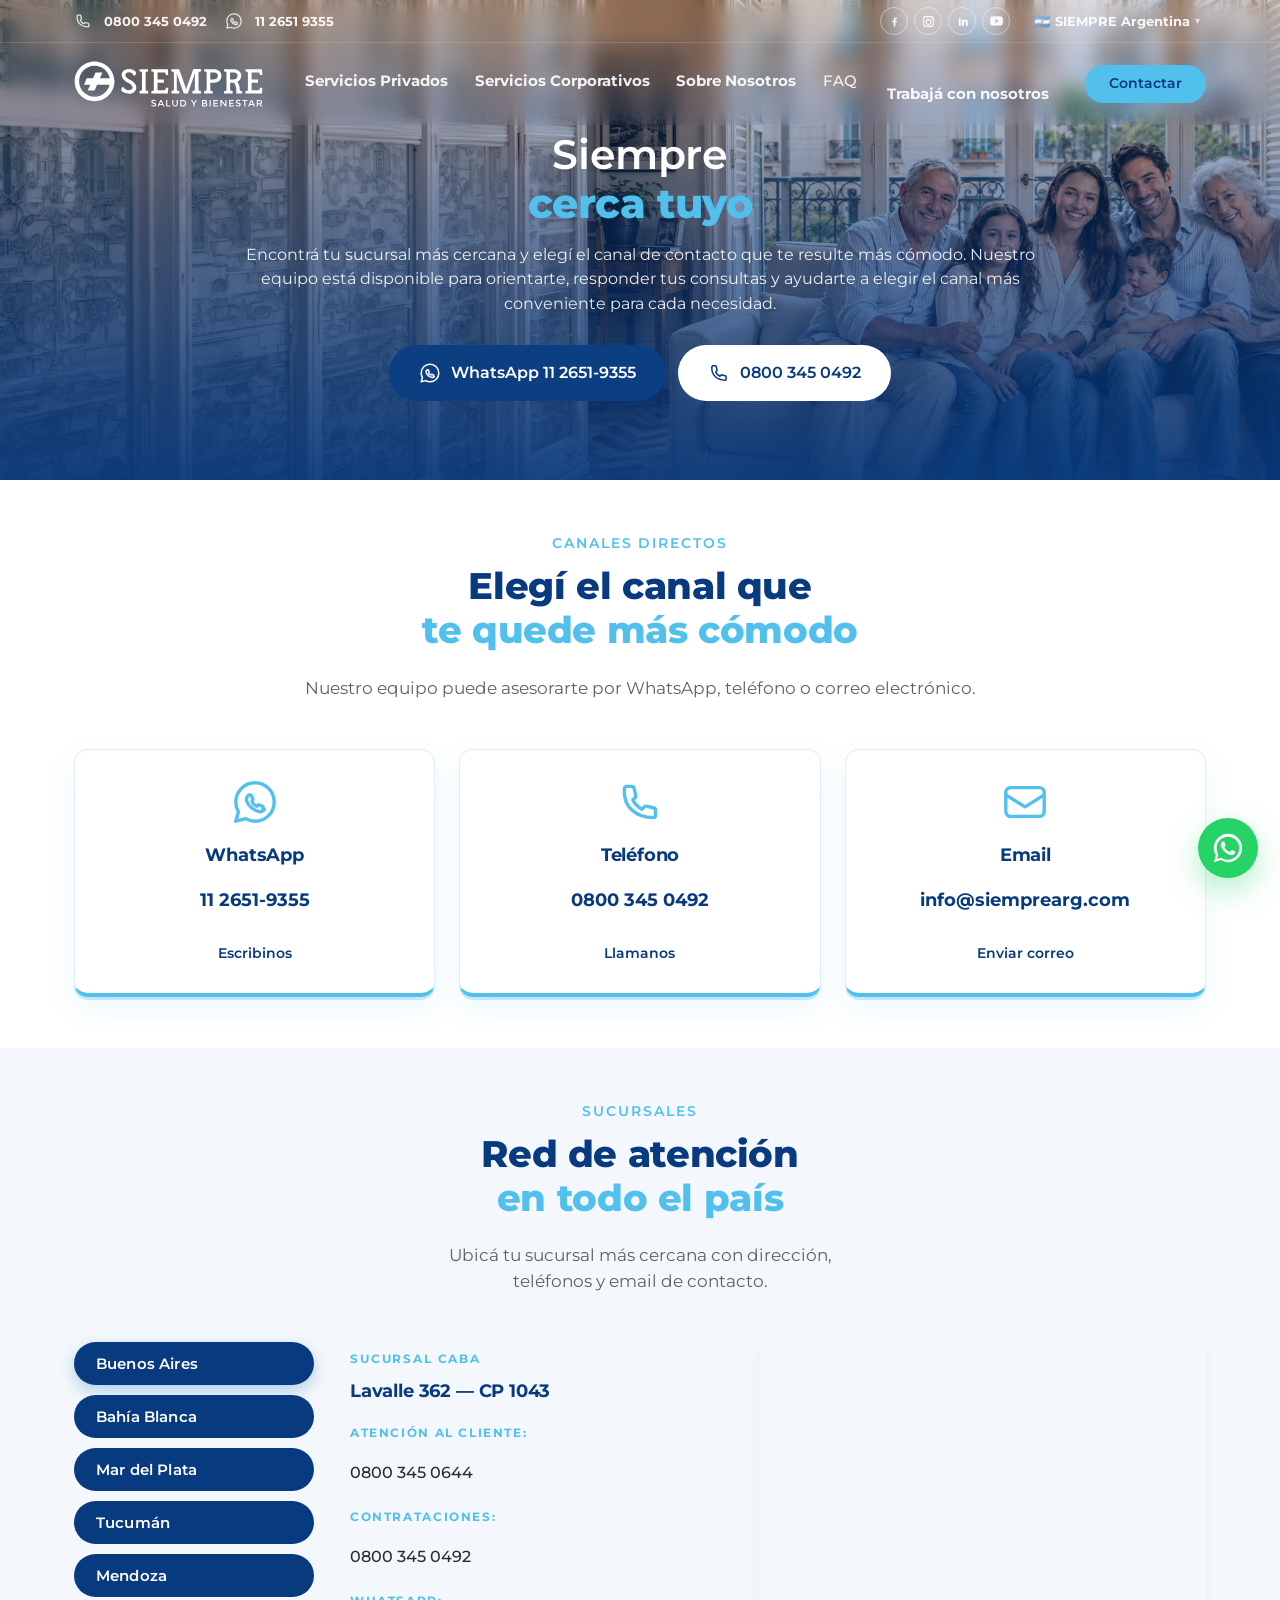
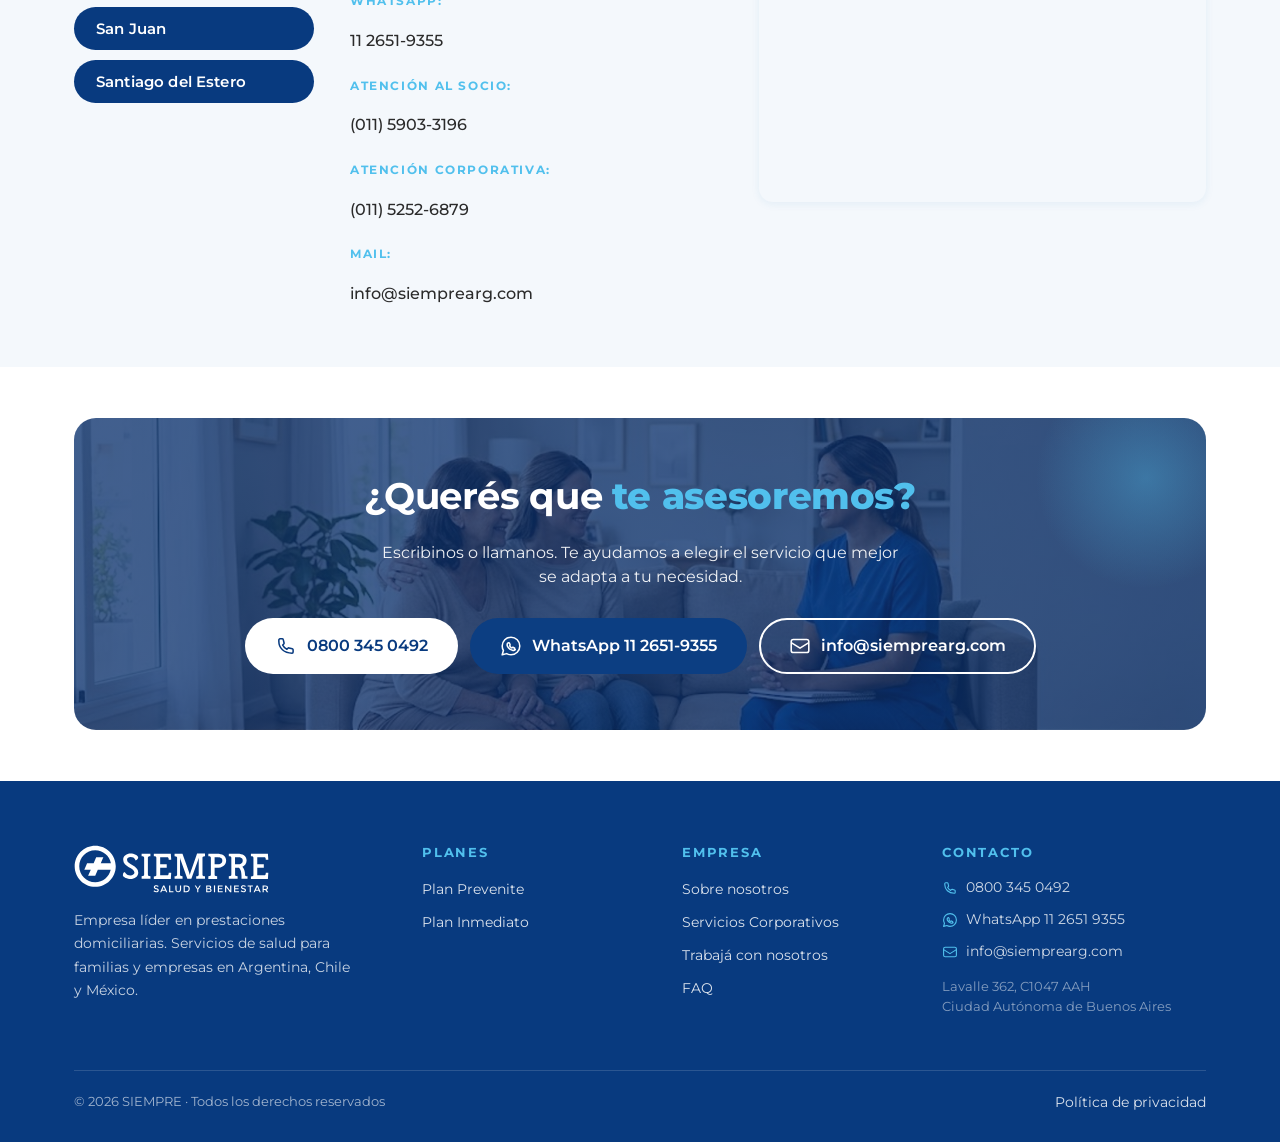
==== contacto.html @ 8e8e3623 "Initial commit" ====
<!DOCTYPE html>
<html lang="es">
<head>
<meta charset="UTF-8">
<meta name="viewport" content="width=device-width, initial-scale=1">
<title>Contacto · SIEMPRE</title>
<meta name="description" content="Encontrá tu sucursal más cercana. SIEMPRE en CABA, Bahía Blanca, Mar del Plata, Rosario, Paraná, Córdoba, Salta, Tucumán, Mendoza, San Juan y Santiago del Estero.">
<meta property="og:title" content="Siempre cerca tuyo · Contacto SIEMPRE">
<meta property="og:description" content="WhatsApp, teléfono o email. Atención en todo el país.">
<meta property="og:type" content="website">
<meta property="og:locale" content="es_AR">
<link rel="preconnect" href="https://fonts.googleapis.com">
<link rel="preconnect" href="https://fonts.gstatic.com" crossorigin>
<link href="https://fonts.googleapis.com/css2?family=Montserrat:wght@400;500;600;700;800&display=swap" rel="stylesheet">
<link rel="icon" type="image/svg+xml" href="assets/img/iso-siempre.svg">
<link rel="stylesheet" href="assets/css/styles.css">
</head>
<body>

<!-- ============ HEADER ============ -->
<header class="site-header" id="siteHeader">

  <!-- TOPBAR -->
  <div class="topbar">

    <div class="container">

      <div class="topbar-inner">

        <!-- LEFT -->
        <div class="topbar-left">

          <!-- TELEFONO -->
          <a href="tel:08003450492">

            <svg 
              class="topbar-icon" 
              viewBox="0 0 20 20" 
              fill="none"
            >
              <path 
                d="M3.5 4.5A1 1 0 014.5 3.5h2a1 1 0 011 .75l.75 3a1 1 0 01-.29.97L7 9.17c.9 1.74 2.09 2.93 3.83 3.83l.92-.96a1 1 0 01.97-.29l3 .75a1 1 0 01.75 1v2a1 1 0 01-1 1C8.16 16.5 3.5 11.84 3.5 6V4.5z"
                stroke="currentColor"
                stroke-width="1.4"
                stroke-linejoin="round"
              />
            </svg>

            <strong>0800 345 0492</strong>

          </a>

          <!-- WHATSAPP -->
          <a href="https://wa.me/541126519355">

            <svg 
              class="topbar-icon" 
              viewBox="0 0 20 20" 
              fill="none"
            >
              <path 
                d="M10 2C5.58 2 2 5.58 2 10c0 1.48.4 2.87 1.1 4.07L2 18l4.07-1.07A7.96 7.96 0 0010 18c4.42 0 8-3.58 8-8s-3.58-8-8-8zm3.9 11.1c-.16.45-.94.87-1.3.92-.33.05-.74.07-1.2-.08a10.8 10.8 0 01-1.08-.4C8.64 12.8 7.4 11.22 7.3 11.08c-.1-.14-.84-1.1-.84-2.1 0-1 .52-1.49.7-1.7.18-.2.4-.25.53-.25h.38c.12 0 .29-.04.45.34l.58 1.4c.05.12.08.26 0 .42l-.22.33c-.07.1-.15.22-.06.43.38.77.97 1.38 1.73 1.76.2.1.32.08.44-.05l.3-.38c.1-.14.23-.18.37-.12l1.4.65c.16.08.27.12.3.2.04.1.04.53-.12.98z"
                stroke="currentColor"
                stroke-width="1.4"
                stroke-linejoin="round"
              />
            </svg>

            <strong>11 2651 9355</strong>

          </a>

        </div>

        <!-- RIGHT -->
        <div class="topbar-right">

          <div aria-label="Redes sociales" class="topbar-socials">

            <!-- FACEBOOK -->
            <a 
              aria-label="Facebook"
              href="https://facebook.com/Siemprearg/"
              target="_blank"
              rel="noopener noreferrer"
            >
              <svg viewBox="0 0 24 24" fill="currentColor">
                <path d="M13.5 21v-7.5h2.53l.38-2.94H13.5V8.72c0-.85.24-1.43 1.46-1.43h1.56V4.66c-.27-.04-1.2-.12-2.27-.12-2.24 0-3.78 1.37-3.78 3.88v2.16H8v2.94h2.47V21h3.03z"></path>
              </svg>
            </a>

            <!-- INSTAGRAM -->
            <a 
              aria-label="Instagram"
              href="https://instagram.com/Siemprearg/"
              target="_blank"
              rel="noopener noreferrer"
            >
              <svg viewBox="0 0 24 24" fill="currentColor">
  <path d="M7 2h10a5 5 0 015 5v10a5 5 0 01-5 5H7a5 5 0 01-5-5V7a5 5 0 015-5zm0 2a3 3 0 00-3 3v10a3 3 0 003 3h10a3 3 0 003-3V7a3 3 0 00-3-3H7zm5 3.5A5.5 5.5 0 1112 18.5 5.5 5.5 0 0112 7.5zm0 2A3.5 3.5 0 1012 16.5 3.5 3.5 0 0012 9.5zm5.75-3.25a1.25 1.25 0 11-1.25 1.25 1.25 1.25 0 011.25-1.25z"/>
</svg>

            <!-- LINKEDIN -->
            <a 
              aria-label="LinkedIn"
              href="https://linkedin.com/company/siemprearg/posts/?feedView=all"
              target="_blank"
              rel="noopener noreferrer"
            >
              <svg viewBox="0 0 24 24" fill="currentColor">
                <path d="M6.94 5A1.94 1.94 0 115.06 6.94 1.94 1.94 0 016.94 5zM5.16 8.5h3.56V20H5.16zm5.7 0h3.4v1.58h.05a3.73 3.73 0 013.36-1.84c3.59 0 4.25 2.36 4.25 5.44V20h-3.54v-5.08c0-1.21-.02-2.77-1.68-2.77-1.69 0-1.95 1.32-1.95 2.68V20H10.86z"></path>
              </svg>
            </a>

            <!-- YOUTUBE -->
            <a 
              aria-label="YouTube"
              href="https://youtube.com/channel/UCaNuEZdiyHlzwMGWf43lOsw"
              target="_blank"
              rel="noopener noreferrer"
            >
              <svg viewBox="0 0 24 24" fill="currentColor">
                <path d="M23.5 6.2s-.2-1.7-.9-2.4c-.9-.9-1.9-.9-2.4-1C16.8 2.5 12 2.5 12 2.5s-4.8 0-8.2.3c-.5.1-1.5.1-2.4 1C.7 4.5.5 6.2.5 6.2S.3 8.2.3 10.1v1.8c0 1.9.2 3.9.2 3.9s.2 1.7.9 2.4c.9.9 2.1.9 2.6 1 1.9.2 8 .3 8 .3s4.8 0 8.2-.3c.5-.1 1.5-.1 2.4-1 .7-.7.9-2.4.9-2.4s.2-2 .2-3.9v-1.8c0-1.9-.2-3.9-.2-3.9zM9.7 14.8V7.2l6.5 3.8-6.5 3.8z"/>
              </svg>
            </a>

          </div>

          <div class="country-dropdown-wrap">
            <button class="country-dropdown-btn"><span class="flag">🇦🇷</span><strong> SIEMPRE Argentina </strong><span class="country-caret">▾</span></button>
            <div class="country-dropdown-menu">
              <a href="https://siemprearg.com" target="_blank" rel="noopener"><span>🇦🇷</span> SIEMPRE Argentina</a>
              <a href="https://siemprechile.cl" target="_blank" rel="noopener"><span>🇨🇱</span> SIEMPRE Chile</a>
              <a href="https://careu.mx" target="_blank" rel="noopener"><span>🇲🇽</span> CARE U México</a>
            </div>
          </div>

        </div>

      </div>

    </div>

  </div>

  <!-- NAV -->
  <div class="container">
    <nav class="nav" id="mainNav">
      <a href="index.html" class="nav-logo" aria-label="Inicio Siempre Argentina">
        <img src="assets/img/logo-siempre-blanco.svg" alt="SIEMPRE" class="logo-white">
        <img src="assets/img/logo-siempre-azul.svg" alt="SIEMPRE" class="logo-blue">
      </a>
      <button class="nav-toggle" aria-label="Abrir menú" onclick="document.getElementById('mainNav').classList.toggle('open')">
        <span></span><span></span><span></span>
      </button>
      <ul class="nav-links">
        <li class="nav-dropdown">
          <a href="#" aria-haspopup="true"><strong>Servicios Privados</strong></a>
          <ul class="nav-dropdown-menu">
            <li><a href="plan-prevenite.html">Plan Prevenite</a></li>
            <li><a href="plan-inmediato.html">Plan Inmediato</a></li>
          </ul>
        </li>
        <li>
          <a href="empresas.html" aria-haspopup="true"><strong>Servicios Corporativos</strong></a>
        </li>
        <li><a href="sobre-nosotros.html"><strong>Sobre Nosotros</strong></a></li>
        
        <li><a href="faq.html">FAQ</a></li>
        <li><a href="trabaja-con-nosotros.html"><strong>Trabajá con nosotros</strong></a></li>
      </ul>

          <div class="nav-cta">
        <a href="contacto.html" class="btn btn-secondary">Contactar</a>
      </div>
    </nav>
  </div>
</header>

<!-- ============ PAGE HERO ============ -->
<section class="page-hero" style="background-image:url('assets/img/banners/familia.jpg')">

  <div class="container">

    <div class="page-hero-inner">

      <h1>
        Siempre
        <br>
        <span class="text-celeste">
          cerca tuyo
        </span>
      </h1>

      <p class="lead">
        Encontrá tu sucursal más cercana y elegí el canal de contacto 
        que te resulte más cómodo. Nuestro equipo está disponible para 
        orientarte, responder tus consultas y ayudarte a elegir el canal 
        más conveniente para cada necesidad.
      </p>

      <div class="hero-ctas">

        <!-- WHATSAPP -->
        <a href="https://wa.me/541126519355" class="btn btn-whatsapp btn-lg">

          <svg 
            class="btn-icon"
            viewBox="0 0 20 20"
            fill="none"
          >
            <path 
              d="M10 2C5.58 2 2 5.58 2 10c0 1.48.4 2.87 1.1 4.07L2 18l4.07-1.07A7.96 7.96 0 0010 18c4.42 0 8-3.58 8-8s-3.58-8-8-8zm3.9 11.1c-.16.45-.94.87-1.3.92-.33.05-.74.07-1.2-.08a10.8 10.8 0 01-1.08-.4C8.64 12.8 7.4 11.22 7.3 11.08c-.1-.14-.84-1.1-.84-2.1 0-1 .52-1.49.7-1.7.18-.2.4-.25.53-.25h.38c.12 0 .29-.04.45.34l.58 1.4c.05.12.08.26 0 .42l-.22.33c-.07.1-.15.22-.06.43.38.77.97 1.38 1.73 1.76.2.1.32.08.44-.05l.3-.38c.1-.14.23-.18.37-.12l1.4.65c.16.08.27.12.3.2.04.1.04.53-.12.98z"
              stroke="currentColor"
              stroke-width="1.4"
              stroke-linejoin="round"
            />
          </svg>

          <span>WhatsApp 11 2651-9355</span>

        </a>

        <!-- TELEFONO -->
        <a href="tel:08003450492" class="btn btn-primary btn-lg">

          <svg 
            class="btn-icon"
            viewBox="0 0 20 20"
            fill="none"
          >
            <path 
              d="M3.5 4.5A1 1 0 014.5 3.5h2a1 1 0 011 .75l.75 3a1 1 0 01-.29.97L7 9.17c.9 1.74 2.09 2.93 3.83 3.83l.92-.96a1 1 0 01.97-.29l3 .75a1 1 0 01.75 1v2a1 1 0 01-1 1C8.16 16.5 3.5 11.84 3.5 6V4.5z"
              stroke="currentColor"
              stroke-width="1.4"
              stroke-linejoin="round"
            />
          </svg>

          <span>0800 345 0492</span>

        </a>

      </div>

    </div>

  </div>

</section>


<!-- ============ CONTACTO GENERAL ============ -->
<section id="contacto-general">

  <div class="container">

    <div class="section-header">

      <span class="eyebrow">
        Canales directos
      </span>

      <h2>
        Elegí el canal que
        <br>
        <span class="text-celeste">
          te quede más cómodo
        </span>
      </h2>

      <p>
        Nuestro equipo puede asesorarte por WhatsApp, teléfono o correo electrónico.
      </p>

    </div>

    <div class="grid grid-3">

      <!-- WHATSAPP -->
      <a href="https://wa.me/541126519355" class="card card-link">

        <div class="card-icon" style="color:var(--c-secondary)">

          <svg 
            viewBox="0 0 20 20"
            fill="none"
          >
            <path 
              d="M10 2C5.58 2 2 5.58 2 10c0 1.48.4 2.87 1.1 4.07L2 18l4.07-1.07A7.96 7.96 0 0010 18c4.42 0 8-3.58 8-8s-3.58-8-8-8zm3.9 11.1c-.16.45-.94.87-1.3.92-.33.05-.74.07-1.2-.08a10.8 10.8 0 01-1.08-.4C8.64 12.8 7.4 11.22 7.3 11.08c-.1-.14-.84-1.1-.84-2.1 0-1 .52-1.49.7-1.7.18-.2.4-.25.53-.25h.38c.12 0 .29-.04.45.34l.58 1.4c.05.12.08.26 0 .42l-.22.33c-.07.1-.15.22-.06.43.38.77.97 1.38 1.73 1.76.2.1.32.08.44-.05l.3-.38c.1-.14.23-.18.37-.12l1.4.65c.16.08.27.12.3.2.04.1.04.53-.12.98z"
              stroke="currentColor"
              stroke-width="1.4"
              stroke-linejoin="round"
            />
          </svg>

        </div>

        <h3>WhatsApp</h3>

        <p class="card-highlight">
          11 2651-9355
        </p>

        <span class="link-more">
          Escribinos
        </span>

      </a>

      <!-- TELEFONO -->
      <a href="tel:08003450492" class="card card-link">

        <div class="card-icon" style="color:var(--c-secondary)">

          <svg 
            viewBox="0 0 20 20"
            fill="none"
          >
            <path 
              d="M3.5 4.5A1 1 0 014.5 3.5h2a1 1 0 011 .75l.75 3a1 1 0 01-.29.97L7 9.17c.9 1.74 2.09 2.93 3.83 3.83l.92-.96a1 1 0 01.97-.29l3 .75a1 1 0 01.75 1v2a1 1 0 01-1 1C8.16 16.5 3.5 11.84 3.5 6V4.5z"
              stroke="currentColor"
              stroke-width="1.4"
              stroke-linejoin="round"
            />
          </svg>

        </div>

        <h3>Teléfono</h3>

        <p class="card-highlight">
          0800 345 0492
        </p>

        <span class="link-more">
          Llamanos
        </span>

      </a>

      <!-- EMAIL -->
      <a href="mailto:info@siemprearg.com" class="card card-link">

        <div class="card-icon" style="color:var(--c-secondary)">

          <svg 
            viewBox="0 0 20 20"
            fill="none"
          >
            <rect 
              x="2" 
              y="4" 
              width="16" 
              height="12" 
              rx="2"
              stroke="currentColor"
              stroke-width="1.4"
            />

            <path 
              d="M2 7l8 5 8-5"
              stroke="currentColor"
              stroke-width="1.4"
              stroke-linejoin="round"
            />
          </svg>

        </div>

        <h3>Email</h3>

        <p class="card-highlight">
          info@siemprearg.com
        </p>

        <span class="link-more">
          Enviar correo
        </span>

      </a>

    </div>

  </div>

</section>


<!-- ============ SUCURSALES ============ -->
<section class="section-soft">
  <div class="container">

    <div class="section-header">
      <span class="eyebrow">Sucursales</span>

      <h2>
        Red de atención <br>
        <span class="text-celeste">
          en todo el país
        </span>
      </h2>

      <p>
        Ubicá tu sucursal más cercana con dirección, <br>teléfonos y email de contacto.
      </p>
    </div>

    <div class="branches-layout">

      <!-- ================= NAV ================= -->
      <nav class="branches-nav" role="tablist" aria-label="Seleccionar sucursal">

        <button 
          type="button" 
          class="branch-tab is-active" 
          data-branch="caba" 
          role="tab" 
          aria-selected="true"
        >
          Buenos Aires
        </button>

        <button 
          type="button" 
          class="branch-tab" 
          data-branch="bahia" 
          role="tab" 
          aria-selected="false"
        >
          Bahía Blanca
        </button>

        <button 
          type="button" 
          class="branch-tab" 
          data-branch="mdp" 
          role="tab" 
          aria-selected="false"
        >
          Mar del Plata
        </button>

        <button 
          type="button" 
          class="branch-tab" 
          data-branch="tucuman" 
          role="tab" 
          aria-selected="false"
        >
          Tucumán
        </button>

        <button 
          type="button" 
          class="branch-tab" 
          data-branch="mendoza" 
          role="tab" 
          aria-selected="false"
        >
          Mendoza
        </button>

        <button 
          type="button" 
          class="branch-tab" 
          data-branch="sanjuan" 
          role="tab" 
          aria-selected="false"
        >
          San Juan
        </button>

        <button 
          type="button" 
          class="branch-tab" 
          data-branch="sde" 
          role="tab" 
          aria-selected="false"
        >
          Santiago del Estero
        </button>

      </nav>

      <!-- ================= DETALLES ================= -->
      <div class="branches-details">

        <!-- CABA -->
        <article class="branch-panel is-active" id="branch-caba" role="tabpanel">

          <div class="branch-tag">
            SUCURSAL CABA
          </div>

          <h3 class="branch-main-address">
            Lavalle 362 — CP 1043
          </h3>

          <dl class="branch-info">

            <dt>Atención al Cliente:</dt>
            <dd><a href="tel:08003450644">0800 345 0644</a></dd>

            <dt>Contrataciones:</dt>
            <dd><a href="tel:08003450492">0800 345 0492</a></dd>

            <dt>WhatsApp:</dt>
            <dd><a href="https://wa.me/541126519355">11 2651-9355</a></dd>

            <dt>Atención al Socio:</dt>
            <dd><a href="tel:+541159033196">(011) 5903-3196</a></dd>

            <dt>Atención Corporativa:</dt>
            <dd><a href="tel:+541152526879">(011) 5252-6879</a></dd>

            <dt>Mail:</dt>
            <dd><a href="mailto:info@siemprearg.com">info@siemprearg.com</a></dd>

          </dl>

        </article>

        <!-- BAHIA -->
        <article class="branch-panel" id="branch-bahia" role="tabpanel">

          <div class="branch-tag">
            SUCURSAL BAHÍA BLANCA
          </div>

          <h3 class="branch-main-address">
            Brandsen 103 Local 1 — CP 8000
          </h3>

          <dl class="branch-info">

            <dt>Atención al Cliente:</dt>
            <dd><a href="tel:+542914025193">0291 402-5193</a></dd>

            <dt>Teléfono alternativo:</dt>
            <dd><a href="tel:+542915172193">0291 517-2193</a></dd>

            <dt>Mail:</dt>
            <dd><a href="mailto:bahiablanca@siemprearg.com">bahiablanca@siemprearg.com</a></dd>

          </dl>

        </article>

        <!-- MDP -->
        <article class="branch-panel" id="branch-mdp" role="tabpanel">

          <div class="branch-tag">
            SUCURSAL MAR DEL PLATA
          </div>

          <h3 class="branch-main-address">
            Catamarca 3050, 4to piso of. 402 — CP 7600
          </h3>

          <dl class="branch-info">

            <dt>Atención al Cliente:</dt>
            <dd><a href="tel:+542236757676">0223 675-7676</a></dd>

            <dt>Teléfono alternativo:</dt>
            <dd><a href="tel:+542236767575">0223 676-7575</a></dd>

            <dt>Mail:</dt>
            <dd><a href="mailto:mardelplata@siemprearg.com">mardelplata@siemprearg.com</a></dd>

          </dl>

        </article>

        <!-- TUCUMAN -->
        <article class="branch-panel" id="branch-tucuman" role="tabpanel">

          <div class="branch-tag">
            SUCURSAL TUCUMÁN
          </div>

          <h3 class="branch-main-address">
            Lamadrid 525, 4to piso — CP 4000
          </h3>

          <dl class="branch-info">

            <dt>Atención al Cliente:</dt>
            <dd><a href="tel:+543812300005">0381 230-0005</a></dd>

            <dt>Teléfono:</dt>
            <dd><a href="tel:+543815034049">0381 503-4049</a></dd>

            <dt>Teléfono:</dt>
            <dd><a href="tel:+543815034356">0381 503-4356</a></dd>

            <dt>Teléfono:</dt>
            <dd><a href="tel:+543815034018">0381 503-4018</a></dd>

            <dt>Mail:</dt>
            <dd><a href="mailto:tucuman@siemprearg.com">tucuman@siemprearg.com</a></dd>

          </dl>

        </article>

        <!-- MENDOZA -->
        <article class="branch-panel" id="branch-mendoza" role="tabpanel">

          <div class="branch-tag">
            SUCURSAL MENDOZA
          </div>

          <h3 class="branch-main-address">
            Erlich 56, Godoy Cruz — CP 5501
          </h3>

          <dl class="branch-info">

            <dt>Atención al Cliente:</dt>
            <dd><a href="tel:+542614243968">0261 424-3968</a></dd>

            <dt>Teléfono:</dt>
            <dd><a href="tel:+542613746829">0261 374-6829</a></dd>

            <dt>Teléfono:</dt>
            <dd><a href="tel:+542612583000">0261 258-3000</a></dd>

            <dt>Mail:</dt>
            <dd><a href="mailto:mendoza@siemprearg.com">mendoza@siemprearg.com</a></dd>

          </dl>

        </article>

        <!-- SAN JUAN -->
        <article class="branch-panel" id="branch-sanjuan" role="tabpanel">

          <div class="branch-tag">
            SUCURSAL SAN JUAN
          </div>

          <h3 class="branch-main-address">
            Av. Ignacio de la Roza 123 (oeste) — CP 5400
          </h3>

          <dl class="branch-info">

            <dt>Atención al Cliente:</dt>
            <dd><a href="tel:+542646600997">0264 660-0997</a></dd>

            <dt>Teléfono:</dt>
            <dd><a href="tel:+542646710000">0264 671-0000</a></dd>

            <dt>Teléfono:</dt>
            <dd><a href="tel:+542648404305">0264 840-4305</a></dd>

            <dt>Mail:</dt>
            <dd><a href="mailto:sanjuan@siemprearg.com">sanjuan@siemprearg.com</a></dd>

          </dl>

        </article>

        <!-- SDE -->
        <article class="branch-panel" id="branch-sde" role="tabpanel">

          <div class="branch-tag">
            SUCURSAL SANTIAGO DEL ESTERO
          </div>

          <h3 class="branch-main-address">
            25 de Mayo 375, of. 1 — CP 4200
          </h3>

          <dl class="branch-info">

            <dt>Atención al Cliente:</dt>
            <dd><a href="tel:+543854230337">0385 423-0337</a></dd>

            <dt>Teléfono:</dt>
            <dd><a href="tel:+543856256929">0385 625-6929</a></dd>

            <dt>Mail:</dt>
            <dd><a href="mailto:santiagodelestero@siemprearg.com">santiagodelestero@siemprearg.com</a></dd>

          </dl>

        </article>

      </div>

      <!-- ================= MAPA ================= -->
      <div class="branches-map" id="branchesMap" aria-live="polite"></div>

    </div>

    <!-- ================= SCRIPT ================= -->
    <script>
      (function(){

        var branchAddresses = {
          caba:    'Lavalle 362, CABA, Argentina',
          bahia:   'Brandsen 103, Bahía Blanca, Argentina',
          mdp:     'Catamarca 3050, Mar del Plata, Argentina',
          tucuman: 'Lamadrid 525, Tucumán, Argentina',
          mendoza: 'Erlich 56, Godoy Cruz, Mendoza, Argentina',
          sanjuan: 'Av. Ignacio de la Roza 123, San Juan, Argentina',
          sde:     '25 de Mayo 375, Santiago del Estero, Argentina'
        };

        var mapBox = document.getElementById('branchesMap');
        var tabs = document.querySelectorAll('.branch-tab');
        var panels = document.querySelectorAll('.branch-panel');

        function setBranch(key) {

          tabs.forEach(function(t){

            var active = t.dataset.branch === key;

            t.classList.toggle('is-active', active);

            t.setAttribute(
              'aria-selected',
              active ? 'true' : 'false'
            );

          });

          panels.forEach(function(p){

            p.classList.toggle(
              'is-active',
              p.id === 'branch-' + key
            );

          });

          mapBox.innerHTML = '';

          var ifr = document.createElement('iframe');

          ifr.src =
            'https://maps.google.com/maps?q=' +
            encodeURIComponent(branchAddresses[key]) +
            '&t=&z=15&ie=UTF8&iwloc=&output=embed';

          ifr.loading = 'lazy';

          ifr.title = 'Mapa ' + key;

          ifr.setAttribute('allowfullscreen', '');

          ifr.setAttribute(
            'referrerpolicy',
            'no-referrer-when-downgrade'
          );

          mapBox.appendChild(ifr);
        }

        tabs.forEach(function(tab){

          tab.addEventListener('click', function(){

            setBranch(tab.dataset.branch);

          });

        });

        // Inicial
        setBranch('caba');

      })();
    </script>

  </div>
</section>

<!-- ============ CTA FINAL ============ -->
<section>

  <div class="container">

    <div 
      class="cta-band"
      style="
        background-image:
          linear-gradient(rgba(12,50,110,.78), rgba(12,50,110,.78)),
          url('assets/img/banners/banner-cta-final.jpg');
        background-size: cover;
        background-position: center;
        background-repeat: no-repeat;
      "
    >

      <h2>
        ¿Querés que 
        <span class="text-celeste">
          te asesoremos?
        </span>
      </h2>

      <p>
        Escribinos o llamanos. Te ayudamos a elegir el servicio que mejor
        <br>
        se adapta a tu necesidad.
      </p>

      <div class="hero-ctas" style="justify-content:center">

        <!-- TELEFONO -->
        <a 
          href="tel:08003450492" 
          class="btn btn-primary btn-lg"
        >

          <svg 
            class="btn-icon"
            viewBox="0 0 20 20"
            fill="none"
          >
            <path 
              d="M3.5 4.5A1 1 0 014.5 3.5h2a1 1 0 011 .75l.75 3a1 1 0 01-.29.97L7 9.17c.9 1.74 2.09 2.93 3.83 3.83l.92-.96a1 1 0 01.97-.29l3 .75a1 1 0 01.75 1v2a1 1 0 01-1 1C8.16 16.5 3.5 11.84 3.5 6V4.5z"
              stroke="currentColor"
              stroke-width="1.4"
              stroke-linejoin="round"
            />
          </svg>

          <span>0800 345 0492</span>

        </a>

        <!-- WHATSAPP -->
        <a 
          href="https://wa.me/541126519355" 
          class="btn btn-whatsapp btn-lg"
        >

          <svg 
            class="btn-icon"
            viewBox="0 0 20 20"
            fill="none"
          >
            <path 
              d="M10 2C5.58 2 2 5.58 2 10c0 1.48.4 2.87 1.1 4.07L2 18l4.07-1.07A7.96 7.96 0 0010 18c4.42 0 8-3.58 8-8s-3.58-8-8-8zm3.9 11.1c-.16.45-.94.87-1.3.92-.33.05-.74.07-1.2-.08a10.8 10.8 0 01-1.08-.4C8.64 12.8 7.4 11.22 7.3 11.08c-.1-.14-.84-1.1-.84-2.1 0-1 .52-1.49.7-1.7.18-.2.4-.25.53-.25h.38c.12 0 .29-.04.45.34l.58 1.4c.05.12.08.26 0 .42l-.22.33c-.07.1-.15.22-.06.43.38.77.97 1.38 1.73 1.76.2.1.32.08.44-.05l.3-.38c.1-.14.23-.18.37-.12l1.4.65c.16.08.27.12.3.2.04.1.04.53-.12.98z"
              stroke="currentColor"
              stroke-width="1.4"
              stroke-linejoin="round"
            />
          </svg>

          <span>WhatsApp 11 2651-9355</span>

        </a>

        <!-- EMAIL -->
        <a 
          href="mailto:info@siemprearg.com" 
          class="btn btn-secondary btn-lg"
        >

          <svg 
            class="btn-icon"
            viewBox="0 0 20 20"
            fill="none"
          >
            <rect 
              x="2" 
              y="4" 
              width="16" 
              height="12" 
              rx="2"
              stroke="currentColor"
              stroke-width="1.4"
            />

            <path 
              d="M2 7l8 5 8-5"
              stroke="currentColor"
              stroke-width="1.4"
              stroke-linejoin="round"
            />
          </svg>

          <span>info@siemprearg.com</span>

        </a>

      </div>

    </div>

  </div>

</section>


<!-- ============ FOOTER ============ -->
<footer class="site-footer">
  <div class="container">
    <div class="footer-grid">
      <div class="footer-brand-col">
        <img src="assets/img/logo-siempre-blanco.svg" alt="SIEMPRE" class="footer-logo">
        <p>Empresa líder en prestaciones domiciliarias. Servicios de salud para familias y empresas en Argentina, Chile y México.</p>
      </div>
      <div>
        <h4 class="footer-heading-accent">Planes</h4>
        <ul>
          <li><a href="plan-prevenite.html">Plan Prevenite</a></li>
          <li><a href="plan-inmediato.html">Plan Inmediato</a></li>
        </ul>
      </div>
      <div>
        <h4 class="footer-heading-accent">Empresa</h4>
        <ul>
          <li><a href="sobre-nosotros.html">Sobre nosotros</a></li>
          <li><a href="empresas.html">Servicios Corporativos</a></li>
          
          <li><a href="trabaja-con-nosotros.html">Trabajá con nosotros</a></li>
          <li><a href="faq.html">FAQ</a></li>
        </ul>
      </div>
      <div>
        <h4 class="footer-heading-accent">Contacto</h4>
        <ul class="footer-contact-list">
          <li><a href="tel:08003450492"><svg class="footer-icon" viewBox="0 0 20 20" fill="none"><path d="M3.5 4.5A1 1 0 014.5 3.5h2a1 1 0 011 .75l.75 3a1 1 0 01-.29.97L7 9.17c.9 1.74 2.09 2.93 3.83 3.83l.92-.96a1 1 0 01.97-.29l3 .75a1 1 0 01.75 1v2a1 1 0 01-1 1C8.16 16.5 3.5 11.84 3.5 6V4.5z" stroke="var(--c-secondary)" stroke-width="1.4" stroke-linejoin="round"/></svg>0800 345 0492</a></li>
          <li><a href="https://wa.me/541126519355" target="_blank" rel="noopener"><svg class="footer-icon" viewBox="0 0 20 20" fill="none"><path d="M10 2C5.58 2 2 5.58 2 10c0 1.48.4 2.87 1.1 4.07L2 18l4.07-1.07A7.96 7.96 0 0010 18c4.42 0 8-3.58 8-8s-3.58-8-8-8zm3.9 11.1c-.16.45-.94.87-1.3.92-.33.05-.74.07-1.2-.08a10.8 10.8 0 01-1.08-.4C8.64 12.8 7.4 11.22 7.3 11.08c-.1-.14-.84-1.1-.84-2.1 0-1 .52-1.49.7-1.7.18-.2.4-.25.53-.25h.38c.12 0 .29-.04.45.34l.58 1.4c.05.12.08.26 0 .42l-.22.33c-.07.1-.15.22-.06.43.38.77.97 1.38 1.73 1.76.2.1.32.08.44-.05l.3-.38c.1-.14.23-.18.37-.12l1.4.65c.16.08.27.12.3.2.04.1.04.53-.12.98z" stroke="var(--c-secondary)" stroke-width="1.4" stroke-linejoin="round"/></svg>WhatsApp 11&nbsp;2651&nbsp;9355</a></li>
          <li><a href="mailto:info@siemprearg.com"><svg class="footer-icon" viewBox="0 0 20 20" fill="none"><rect x="2" y="4" width="16" height="12" rx="2" stroke="var(--c-secondary)" stroke-width="1.4"/><path d="M2 7l8 5 8-5" stroke="var(--c-secondary)" stroke-width="1.4" stroke-linejoin="round"/></svg>info@siemprearg.com</a></li>
        </ul>
        <p class="footer-address">Lavalle 362, C1047 AAH<br>Ciudad Autónoma de Buenos Aires</p>
      </div>
    </div>
    <div class="footer-bottom">
      <div>© 2026 SIEMPRE · Todos los derechos reservados</div>
      <div><a href="politica-de-privacidad.html">Política de privacidad</a></div>
    </div>
  </div>
</footer>

<script>
(function(){
  var h = document.getElementById('siteHeader');
  if(!h) return;
  function onScroll(){
    if(window.scrollY > 40) h.classList.add('is-scrolled');
    else h.classList.remove('is-scrolled');
  }
  window.addEventListener('scroll', onScroll, {passive:true});
  onScroll();
})();
</script>

<!-- ============ FLOATING CTAs ============ -->
<a href="https://wa.me/541126519355" class="float-whatsapp" aria-label="Contactar por WhatsApp" target="_blank" rel="noopener"><svg viewBox="0 0 32 32" aria-hidden="true" focusable="false"><path d="M16 2.667C8.636 2.667 2.667 8.636 2.667 16c0 2.547.722 4.92 1.969 6.946L2.667 29.333l6.59-1.948A13.276 13.276 0 0 0 16 29.333c7.364 0 13.333-5.969 13.333-13.333S23.364 2.667 16 2.667zm0 24.346c-2.139 0-4.205-.582-5.999-1.687l-.43-.255-3.911 1.156 1.169-3.808-.282-.443A10.66 10.66 0 0 1 5.333 16c0-5.882 4.785-10.667 10.667-10.667S26.667 10.118 26.667 16 21.882 27.013 16 27.013zm6.157-7.99c-.337-.169-1.991-.982-2.299-1.094-.308-.113-.532-.169-.756.169-.224.337-.866 1.094-1.062 1.318-.196.224-.392.252-.728.084-.337-.169-1.422-.524-2.708-1.671-1.001-.892-1.676-1.992-1.872-2.329-.196-.337-.021-.519.148-.687.151-.151.337-.392.505-.589.169-.196.224-.337.337-.561.113-.224.056-.421-.028-.589-.084-.169-.756-1.823-1.036-2.497-.273-.655-.55-.566-.756-.577l-.644-.012c-.224 0-.589.084-.897.421-.308.337-1.176 1.149-1.176 2.803 0 1.654 1.204 3.252 1.371 3.476.169.224 2.371 3.621 5.745 5.077.803.347 1.43.554 1.918.708.806.256 1.539.22 2.119.134.646-.097 1.991-.813 2.272-1.598.281-.785.281-1.458.196-1.598-.084-.141-.308-.224-.645-.392z" fill="currentColor"/></svg></a>

<script src="assets/js/main.js"></script>

</body>
</html>
---- assets/css/styles.css ----
/* =========================================================
   SIEMPRE Argentina - Sitio web v7
   Design system compartido
   Paleta: Primary #1D70B7  Secondary #51C0ED  Accent #083A7F
   Tipografía: Montserrat
   ========================================================= */

:root {
  --c-primary: #083A7F;
  --c-secondary: #51C0ED;
  --c-accent: #083A7F;
  --c-prevenite: #1ECDB0;
  --c-text: #2b2b2b;
  --c-text-muted: #606060;
  --c-bg: #ffffff;
  --c-bg-soft: #F4F8FC;
  --c-bg-alt: #EAF3FB;
  --c-border: #e3ebf3;
  --c-success: #2FA675;

  --gradient-primary: linear-gradient(135deg, var(--c-primary) 0%, var(--c-accent) 100%);
  --gradient-soft: linear-gradient(180deg, #FFFFFF 0%, #F4F8FC 100%);

  --radius-sm: 8px;
  --radius-md: 14px;
  --radius-lg: 22px;
  --radius-xl: 32px;

  --shadow-sm: 0 2px 8px rgba(29, 112, 183, 0.08);
  --shadow-md: 0 8px 24px rgba(29, 112, 183, 0.10);
  --shadow-lg: 0 18px 48px rgba(8, 58, 127, 0.14);

  --container: 1180px;
  --container-wide: 1320px;

  --t-fast: 180ms ease;
  --t-slow: 320ms ease;
}

* { box-sizing: border-box; }

html { scroll-behavior: smooth; }

body {
  margin: 0;
  font-family: 'Montserrat', -apple-system, BlinkMacSystemFont, 'Segoe UI', sans-serif;
  font-weight: 400;
  color: var(--c-text);
  background: var(--c-bg);
  line-height: 1.55;
  -webkit-font-smoothing: antialiased;
}

img, svg { max-width: 100%; display: block; }

a {
  color: var(--c-primary);
  text-decoration: none;
  transition: color var(--t-fast);
}
a:hover { color: var(--c-accent); }

h1, h2, h3, h4, h5, h6 {
  font-family: 'Montserrat', sans-serif;
  color: var(--c-accent);
  line-height: 1.2;
  margin: 0 0 .6em;
  font-weight: 700;
  letter-spacing: -0.01em;
}

h1 { font-size: clamp(2rem, 4vw, 3.2rem); font-weight: 800; }
h2 { font-size: clamp(1.6rem, 3vw, 2.3rem); }
h3 { font-size: clamp(1.2rem, 2vw, 1.45rem); }
h4 { font-size: 1.1rem; }

p { margin: 0 0 1em; }

.lead { font-size: 1.15rem; color: var(--c-text-muted); }

/* ========= Stats band ========= */

.stats-band-section{
  margin-top: -30px;
  position: relative;
  z-index: 5;
}

.stats-band-number{
  font-size: 4.5rem;
}

.stats-band-section{
  margin-top: -100px !important;
  position: relative !important;
  z-index: 5 !important;
}

.stats-band-number{
  font-size: 3.85rem !important;
}

.stats-band{
  background:
    linear-gradient(
      135deg,
      #2674BE 0%,
      #0E4B97 100%
    );

  border-radius: 34px;

  padding: 42px 26px;

  display:grid;

  grid-template-columns:repeat(3,1fr);

  gap:0;

  overflow:hidden;
  max-width: 1100px;
margin-inline: auto;
}

.grid.grid-3 .card{
  display:flex;
  flex-direction:column;
}

.grid.grid-3 .card > div:last-child{
  display:flex;
  flex-direction:column;
  flex:1;
}

.grid.grid-3 .card .btn{
  margin-top:auto;
}

.stats-band-item{
  text-align:center;

  padding:0 26px;

  position:relative;
}

.stats-band-item:not(:last-child)::after{
  content:"";

  position:absolute;

  top:10px;
  right:0;

  width:1px;
  height:120px;

  background:rgba(255,255,255,.18);
}

.stats-band-number{
  font-size:4.5rem;

  line-height:.95;

  font-weight:800;

  color:#fff;

  margin-bottom:12px;

  letter-spacing:-2px;
}

.stats-band-item p{
  color:#fff;

  font-size:1.15rem;

  line-height:1.2;

  margin:0;

  font-weight:500;
}

@media (max-width:900px){

  .stats-band{
    grid-template-columns:1fr;
    gap:34px;
  }

  .stats-band-item:not(:last-child)::after{
    display:none;
  }

}

.stats-band-section{
  margin-top: -180px;
  position: relative;
  z-index: 5;
}


.profile-tabs {
  display: flex;
  justify-content: center;
  gap: 10px;
  margin-bottom: 18px;
}

.profile-tab {
  padding: 18px 42px;
  border: 0;
  background: #f1f1f1;
  color: var(--c-primary);
  font: inherit;
  cursor: pointer;
}

.profile-tab.active {
  background: var(--c-primary);
  color: #fff;
}

.profile-content {
  display: none;
  border: 1px solid var(--c-border);
  padding: 24px;
  background: #fff;
}

.profile-content.active {
  display: block;
}

/* ========= superior ========= */

.profile-main{
  display:grid;

  grid-template-columns: 1fr 1fr;

  gap:36px;

  align-items:center;

  margin-bottom:0;
}

.profile-main img{
  width:100%;

  height:320px;

  object-fit:cover;
}

/* ========= bloque azul ========= */

.profile-info-grid{
  background:
    linear-gradient(
      135deg,
      #0C3E82 0%,
      #2B84D7 100%
    );

  padding:42px;

  margin-top:28px;

  display:grid;

  grid-template-columns:repeat(2,1fr);

  gap:48px;

  position:relative;

  overflow:hidden;
}

/* brillo */

.profile-info-grid::after{
  content:"";

  position:absolute;

  inset:0;

  background:
    radial-gradient(
      circle at bottom right,
      rgba(255,255,255,.12),
      transparent 40%
    );
}

/* columnas */

.profile-info-col{
  position:relative;
  z-index:2;
}

.profile-info-col h4{
  color:#fff;

  font-size:2rem;

  margin-bottom:26px;

  font-weight:800;
}

.profile-info-col ul{
  list-style:none;

  margin:0;
  padding:0;
}

.profile-info-col li{
  color:#fff;

  font-size:1rem;

  line-height:1.55;

  margin-bottom:18px;

  padding-left:28px;

  position:relative;
}

/* flecha */

.profile-info-col li::before{
  content:"›";

  position:absolute;

  left:0;
  top:-2px;

  font-size:2rem;

  line-height:1;

  color:#fff;

  opacity:.95;
}

/* CTA */

.profile-cta{
  text-align:center;

  margin-top:26px;
}

/* responsive */

@media (max-width: 800px) {

  .profile-tabs,
  .profile-main,
  .profile-info-grid{
    grid-template-columns: 1fr;
    flex-direction: column;
  }

  .profile-info-grid-3{
    grid-template-columns: 1fr;
  }

}

.profile-info-grid-3{
  grid-template-columns: repeat(3, 1fr);
}


.testimonios-slider-wrap {
  position: relative;
  margin-top: 56px;
  padding-bottom: 44px;
}

.testimonios-carousel {
  display: flex;
  gap: 28px;
  overflow-x: auto;
  scroll-snap-type: x mandatory;
  scroll-behavior: smooth;

  padding:
    0 calc((100% - ((100% - 28px) / 1.5)) / 2)
    18px;

  scroll-padding-inline:
    calc((100% - ((100% - 28px) / 1.5)) / 2);
}

.testimonios-carousel::-webkit-scrollbar {
  display: none;
}

.testimonio-video-card {
  flex: 0 0 calc((100% - 28px) / 1.5);
  scroll-snap-align: center;
  border-radius: 26px;
  overflow: hidden;
  background: #000;
  box-shadow: 0 12px 40px rgba(0,0,0,.22);
}

.testimonio-video-card video {
  width: 100%;
  aspect-ratio: 16 / 9;
  height: auto;
  object-fit: cover;
  display: block;
}

.testimonios-arrow {
  position: absolute;
  top: 43%;
  transform: translateY(-50%);
  z-index: 5;

  width: 58px;
  height: 58px;
  border-radius: 50%;
  border: 0;
  background: #fff;
  color: var(--c-primary);

  font-size: 2.6rem;
  line-height: 1;
  cursor: pointer;

  box-shadow: 0 12px 35px rgba(0,0,0,.16);
}

.testimonios-prev {
  left: -18px;
}

.testimonios-next {
  right: -18px;
}

.testimonios-dots {
  display: flex;
  justify-content: center;
  gap: 10px;
  margin-top: 18px;
}

.testimonios-dot {
  width: 14px;
  height: 10px;
  border-radius: 999px;
  border: 0;
  background: rgba(255,255,255,.35);
  cursor: pointer;
  transition: all .25s ease;
}

.testimonios-dot.is-active {
  width: 36px;
  background: var(--c-secondary);
}

@media (max-width: 768px) {
  .testimonio-video-card {
    flex-basis: 82%;
  }

  .testimonios-prev {
    left: 8px;
  }

  .testimonios-next {
    right: 8px;
  }
}

.testimonios-section{
  background: linear-gradient(
    135deg,
    #0C3E82 0%,
    #0A3770 55%,
    #1357A8 100%
  );

  padding: 110px 0;
  overflow: hidden;
}

.testimonios-section .section-header h2,
.testimonios-section .section-header .eyebrow{
  color:#fff;
}

@media (max-width: 768px) {
  .testimonio-video-card {
    flex-basis: 82%;
  }

  .testimonios-prev {
    left: 8px;
  }

  .testimonios-next {
    right: 8px;
  }
}

/* ========== Layout ========== */

.container {
  max-width: var(--container);
  margin: 0 auto;
  padding: 0 24px;
}
.container-wide { max-width: var(--container-wide); margin: 0 auto; padding: 0 24px; }

section { padding: clamp(32px, 4vw, 72px) 0; }

.section-soft { background: var(--c-bg-soft); }
.section-alt { background: var(--c-bg-alt); }
.section-dark { background: var(--gradient-primary); color: #fff; }
.section-dark h1, .section-dark h2, .section-dark h3 { color: #fff; }
.section-dark p { color: rgba(255,255,255,.92); }

.section-header { text-align: center; max-width: 760px; margin: 0 auto 48px; }
.section-header .eyebrow {
  color: var(--c-secondary);
  font-weight: 600;
  font-size: .85rem;
  letter-spacing: .14em;
  text-transform: uppercase;
  margin-bottom: 10px;
  display: inline-block;
}
.eyebrow-pill {
  display: inline-flex;
  align-items: center;
  justify-content: center;
  padding: 10px 28px;
  border: 1px solid rgba(255, 255, 255, .45);
  border-radius: 999px;
  background: rgba(255, 255, 255, .12);
  color: #fff !important;
  letter-spacing: .12em;
  text-transform: uppercase;
  backdrop-filter: blur(6px);
}
.section-header h1,
.section-header h2,
.section-header h3 { font-weight: 800; }
.section-header p { color: var(--c-text-muted); font-size: 1.05rem; }

/* ========== Buttons ========== */

.btn {
  display: inline-flex;
  align-items: center;
  gap: 8px;
  padding: 13px 26px;
  border-radius: 999px;
  font-weight: 600;
  font-size: .95rem;
  cursor: pointer;
  border: 2px solid transparent;
  transition: all var(--t-fast);
  text-decoration: none;
  line-height: 1;
  font-family: inherit;
}
.btn-primary {
  background: var(--c-primary);
  color: #fff;
}
.btn-primary:hover { 
  background: #0C3E82; 
  color: #fff; 
  transform: translateY(-1px); 
}
.btn-secondary {
  background: #fff;
  color: var(--c-primary);
  border-color: var(--c-primary);
}
.btn-secondary:hover { background: var(--c-primary); color: #fff; }

.btn-ghost { background: transparent; color: var(--c-primary); }
.btn-ghost:hover { background: rgba(29, 112, 183, .08); }

.btn-whatsapp {
  background: #0C3E82;
  color: #fff;
}
.btn-whatsapp:hover { background: #0C3E82; color: #fff; transform: translateY(-1px); }

.btn-lg { padding: 16px 34px; font-size: 1rem; }


/* ===== TABS REDONDEADAS ===== */

.profile-tabs{
  border-radius:24px;
  overflow:hidden;
}

.profile-info-col h4{
  text-align:center;
}

.profile-tab{
  border-radius:18px 18px 0 0;
}

.profile-content{
  border-radius:0 0 28px 28px;
  overflow:hidden;
}

.profile-main img{
  border-radius:22px;
}

.profile-info-grid,
.profile-info-grid-3{
  border-radius:0 0 24px 24px;
}

.profile-cta .btn{
  border-radius:999px;
}


/* ========= Benefits inline ========= */

.benefits-inline-row {
  display: grid;
  grid-template-columns: repeat(3, 1fr);
  gap: 48px;
  align-items: center;
  margin-top: 52px;
}

.benefit-inline-item {
  display: flex;
  align-items: center;
  gap: 18px;
}

.benefit-inline-icon {
  color: #51C0ED;
  flex-shrink: 0;
}

.benefit-inline-icon svg,
.benefit-inline-icon svg *{
  stroke: var(--c-secondary) !important;
}

.benefit-inline-icon img{
  width: 86px;
  height: 86px;
  object-fit: contain;
  display: block;
}

.benefit-inline-text h3 {
  margin: 0;
  color: var(--c-primary);
  font-size: 1.25rem;
  line-height: 1.15;
  font-weight: 800;
}

.benefit-inline-text h3 span {
  display: block;
  font-weight: 400;
}

.benefit-inline-text h3,
.benefit-inline-text h3 span{
  color: #0C3E82 !important;
}

@media (max-width: 900px) {
  .benefits-inline-row {
    grid-template-columns: 1fr;
    gap: 28px;
  }
}


/* ========= Modalidades full section ========= */

.modalidades-section{
  background:
    linear-gradient(135deg,#0C3E82 0%, #0A3770 55%, #1357A8 100%);

  padding: 110px 0;

  position: relative;

  overflow: hidden;
}

/* textos */

section.modalidades-section > .container > .section-header > span.eyebrow {
  color: #fff !important;
}

.modalidades-section h2{
  color: #fff;
}

.modalidades-section .section-header p{
  color: rgba(255,255,255,.82);
}

.modalidades-section .inmediato-highlight{
  color: #58C7FF;
}

/* tarjetas */

.modalidades-section .card-plan{
  background: #fff;

  border: 1px solid rgba(255,255,255,.08);

  box-shadow:
    0 10px 40px rgba(0,0,0,.18);

  border-radius: 26px;
}

/* grid */

.modalidades-section .grid{
  margin-top: 56px;
}

/* ========== Nav / Header ========== */

/*
  Header transparente sobre el hero, se vuelve sólido al hacer scroll.
  Para páginas sin hero, se aplica la clase `.site-header--solid` directamente.
*/
.site-header {
  position: fixed;
  top: 0; left: 0; right: 0;
  z-index: 100;
  background: rgba(255, 255, 255, 0.97);
  backdrop-filter: saturate(160%) blur(10px);
  -webkit-backdrop-filter: saturate(160%) blur(10px);
  border-bottom: 1px solid var(--c-border);
  transition: background var(--t-slow), box-shadow var(--t-slow), border-color var(--t-slow);
}
.site-header.is-scrolled,
.site-header--solid {
  box-shadow: 0 2px 14px rgba(8, 58, 127, 0.08);
}

/* Topbar (thin band above main nav — phone + whatsapp + socials + país) */
.topbar {
  background: transparent;
  border-bottom: 1px solid var(--c-border);
  color: var(--c-accent);
  font-size: .82rem;
  transition: border-color var(--t-slow), color var(--t-slow);
}
.topbar-inner {
  display: flex;
  justify-content: space-between;
  align-items: center;
  gap: 22px;
  height: 42px;
}
.topbar-left,
.topbar-right {
  display: flex;
  align-items: center;
  gap: 18px;
}

.topbar-right {
  margin-left: auto;
}
.topbar a {
  color: inherit;
  display: inline-flex;
  align-items: center;
  gap: 6px;
  font-weight: 500;
  white-space: nowrap;
}
.topbar a:hover { opacity: .85; }
.topbar-contact {
  border: 1px solid currentColor;
  padding: 5px 14px;
  border-radius: 999px;
  font-size: .72rem;
  letter-spacing: .1em;
  text-transform: uppercase;
  font-weight: 600;
}
.topbar-contact:hover { background: rgba(8,58,127,.08); opacity: 1; }

.topbar-socials {
  display: inline-flex;
  gap: 6px;
}
.topbar-socials a {
  width: 28px; height: 28px;
  border-radius: 50%;
  border: 1px solid currentColor;
  display: inline-flex;
  align-items: center;
  justify-content: center;
  padding: 0;
  font-size: .85rem;
}
.topbar-socials a svg { width: 13px; height: 13px; fill: currentColor; }

.topbar-country {
  display: inline-flex;
  align-items: center;
  gap: 6px;
  padding-left: 12px;
  border-left: 1px solid currentColor;
  opacity: .9;
  font-weight: 600;
}
.topbar-country .flag { font-size: 1rem; line-height: 1; }
.topbar-lang {
  display: inline-flex;
  gap: 6px;
  padding-left: 14px;
  border-left: 1px solid currentColor;
  opacity: .8;
}

/* ========== Hero Home (centrado, big type) ========== */
.hero-home {
  position: relative;
  min-height: 72vh;
  margin-top: 124px;             /* compensa el header fijo (topbar 42 + nav 82) */
  color: #fff;
  overflow: hidden;
  isolation: isolate;
  background-color: var(--c-accent);
  background-size: cover;
  background-position: center;
  background-repeat: no-repeat;
}
.hero-home::before {
  content: "";
  position: absolute;
  inset: 0;
  z-index: -1;
  /* Degradé azul de abajo hacia arriba: más intenso en la base, casi transparente arriba */
  background: linear-gradient(0deg,
    rgba(8,58,127,.92) 0%,
    rgba(29,112,183,.55) 30%,
    rgba(29,112,183,.18) 65%,
    rgba(81,192,237,.08) 100%);
}
/* El bloque de texto cuelga del borde inferior del hero */
.hero-home > .container {
  position: absolute;
  left: 0;
  right: 0;
  bottom: 132px;                /* subimos el bloque del hero para darle más aire */
  z-index: 1;
}
.hero-home .container { width: 100%; }
.hero-home-inner {
  text-align: center;
  max-width: 860px;
  margin: 0 auto;
  padding: 0;
}
.hero-home-inner h1 {
  color: #fff;
  font-size: clamp(1.8rem, 4vw, 3rem);
  font-weight: 700;
  text-transform: uppercase;
  letter-spacing: .02em;
  margin-bottom: 12px;
  line-height: 0.95;            /* interlineado apretado */
  text-shadow: 0 2px 14px rgba(8,58,127,.35);
}
.hero-home-inner h1 .thin { font-weight: 500; display: block; letter-spacing: .08em; font-size: .62em; margin-bottom: 2px; color: #fff; line-height: 1; }
.hero-home-inner h1 .accent { color: var(--c-secondary); display: block; line-height: 1; }
.hero-home-inner p.lead { color: rgba(255,255,255,.95); font-size: 1rem; line-height: 1.35; margin-bottom: 16px; max-width: 580px; margin-left: auto; margin-right: auto; font-weight: 500; }
.hero-home-inner .btn {
  background: transparent;
  color: #fff;
  border: 1.5px solid #fff;
  padding: 11px 34px;
  font-weight: 500;
  letter-spacing: .02em;
  text-transform: none;
  font-size: .9rem;
}
.hero-home-inner .btn:hover { background: #fff; color: var(--c-primary); }

/* Slider dots (decorativo) */
.hero-dots {
  position: absolute;
  left: 0; right: 0;
  bottom: 78px;
  display: flex;
  justify-content: center;
  gap: 10px;
  z-index: 2;
}
.hero-dots span {
  width: 9px; height: 9px;
  border-radius: 50%;
  background: rgba(255,255,255,.45);
  border: 1px solid rgba(255,255,255,.8);
}
.hero-dots span.active { background: #fff; }

/* ========== Feature Band (banda azul 4 iconos) ========== */
.feature-band {
  background: linear-gradient(135deg, var(--c-primary) 0%, var(--c-accent) 100%);
  color: #fff;
  border-radius: var(--radius-lg);
  padding: 44px 32px;
  margin: -80px auto 0;
  position: relative;
  z-index: 3;
  max-width: calc(var(--container) - 40px);
  box-shadow: 0 24px 60px rgba(8,58,127,.22);
}
.feature-band-grid {
  display: grid;
  grid-template-columns: repeat(4, 1fr);
  gap: 16px;
  align-items: center;
}
.feature-band-item {
  text-align: center;
  padding: 6px 12px;
  position: relative;
}
.feature-band-item:not(:last-child)::after {
  content: "";
  position: absolute;
  top: 12%; bottom: 12%;
  right: -8px;
  width: 1px;
  background: rgba(255,255,255,.2);
}
.feature-band-icon {
  width: 56px; height: 56px;
  margin: 0 auto 14px;
  display: inline-flex;
  align-items: center;
  justify-content: center;
}
.feature-band-icon svg { width: 46px; height: 46px; stroke: #fff; fill: none; stroke-width: 1.6; }
.feature-band-item h4 {
  color: #fff;
  font-size: 1.1rem;
  font-weight: 600;
  margin: 0;
  letter-spacing: .01em;
}
@media (max-width: 980px) {
  .feature-band { margin-top: 24px; padding: 30px 20px; }
}
@media (max-width:860px){

  .feature-band-grid{
    grid-template-columns:repeat(2,1fr);
    gap:0;
  }

  .feature-band-item{
    position:relative;
    padding:26px 18px;
  }

  .feature-band-item::after{
    display:none !important;
  }

  .feature-band-item:nth-child(odd)::after{
    content:"";
    display:block !important;
    position:absolute;
    right:0;
    top:25%;
    width:1px;
    height:50%;
    background:rgba(255,255,255,.18);
  }

  .feature-band-item:nth-child(n+3)::before{
    content:"";
    position:absolute;
    left:15%;
    top:0;
    width:70%;
    height:1px;
    background:rgba(255,255,255,.18);
  }

}
@media (max-width: 480px) {
  .feature-band-grid { grid-template-columns: 1fr; }
  .feature-band-item::after { display: none !important; }
  .feature-band { padding: 24px 18px; }
}

/* ========== Floating CTA (WhatsApp) ========== */
.float-whatsapp {
  position: fixed;
  z-index: 90;
  bottom: 22px;
  right: 22px;
  width: 60px;
  height: 60px;
  display: inline-flex;
  align-items: center;
  justify-content: center;
  background: #25D366;
  color: #fff;
  border-radius: 50%;
  box-shadow: 0 12px 30px rgba(37, 211, 102, .35);
  transition: transform var(--t-fast), box-shadow var(--t-fast), background var(--t-fast);
}
.float-whatsapp svg {
  width: 34px;
  height: 34px;
  display: block;
}
.float-whatsapp:hover {
  transform: translateY(-2px);
  background: #1DA851;
  box-shadow: 0 16px 40px rgba(37, 211, 102, .5);
  color: #fff;
}
@media (max-width: 540px) {
  .float-whatsapp { width: 52px; height: 52px; bottom: 16px; right: 16px; }
  .float-whatsapp svg { width: 30px; height: 30px; }
}

.nav {
  display: flex;
  align-items: center;
  justify-content: space-between;
  height: 82px;
  gap: 28px;
}
.nav-logo { display: inline-flex; align-items: center; }
.nav-logo img {
  height: 48px;
  width: auto;
  transition: opacity var(--t-slow);
}
/* Always show blue logo (header is always solid) */
.nav-logo .logo-white { display: none; }
.nav-logo .logo-blue  { display: inline-block; }

.nav-links {
  display: flex;
  align-items: center;
  gap: 4px;
  list-style: none;
  margin: 0;
  padding: 0;
}
.nav-links a {
  color: var(--c-accent);
  font-weight: 500;
  font-size: .92rem;
  padding: 8px 14px;
  border-radius: 8px;
  position: relative;
  transition: color var(--t-fast), background var(--t-fast);
}
.nav-links a::after {
  content: "";
  position: absolute;
  left: 14px; right: 14px; bottom: 2px;
  height: 2px;
  background: var(--c-secondary);
  transform: scaleX(0);
  transform-origin: left;
  transition: transform var(--t-fast);
}
.nav-links a:hover::after,
.nav-links a.active::after { transform: scaleX(1); }
.nav-links a:hover,
.nav-links a.active { color: var(--c-primary); }

.nav-dropdown { position: relative; }
.nav-dropdown > a::after { content: " ▾"; font-size: .75em; opacity: .7; }
.nav-dropdown-menu {
  position: absolute;
  top: calc(100% + 6px);
  left: 0;
  min-width: 240px;
  max-width: 320px;
  background: #083A7F;
  border: 1px solid var(--c-border);
  border-radius: var(--radius-md);
  box-shadow: var(--shadow-md);
  padding: 8px;
  list-style: none;
  margin: 0;
  opacity: 0;
  visibility: hidden;
  transform: translateY(-4px);
  transition: all var(--t-fast);
  white-space: nowrap;
}
.nav-dropdown-menu li a {
  white-space: normal;
}
.nav-dropdown:hover .nav-dropdown-menu,
.nav-dropdown:focus-within .nav-dropdown-menu {
  opacity: 1; visibility: visible; transform: translateY(0);
}
.nav-dropdown-menu a {
  display: block;
  padding: 10px 14px;
  border-radius: 8px;
  font-size: .92rem;
  color: var(--c-accent);
  font-weight: 500;
}
.nav-dropdown-menu a:hover {
  background: var(--c-bg-soft);
  color: var(--c-primary);
}
.nav-dropdown-menu a::after { display: none; }

.nav-cta {
  display: flex;
  gap: 10px;
  align-items: center;
}
.nav-phone {
  color: #fff;
  font-weight: 600;
  font-size: .92rem;
  white-space: nowrap;
  transition: color var(--t-slow);
}
.is-scrolled .nav-phone,
.site-header--solid .nav-phone { color: var(--c-primary); }

/* Nav WhatsApp button — siempre con relleno verde para destacar */
.nav .btn-whatsapp {
  padding: 10px 18px;
  font-size: .88rem;
}
/* CTA pill del nav (Contactar) */
.nav .btn-secondary {
  background: transparent;
  border-color: var(--c-primary);
  color: var(--c-primary);
  padding: 10px 22px;
  font-size: .85rem;
  font-weight: 600;
  transition: background var(--t-fast), color var(--t-fast);
}
.nav .btn-secondary:hover {
  background: var(--c-primary);
  color: #fff;
}

.nav-toggle {
  display: none;
  background: none;
  border: 0;
  padding: 8px;
  cursor: pointer;
}
.nav-toggle span {
  display: block;
  width: 26px; height: 2px;
  background: var(--c-accent);
  margin: 6px 0;
  transition: var(--t-fast);
}

@media (max-width:980px){

  .nav-links{
    display:none;
  }

  .nav-toggle{
    display:block;
  }

  .nav.open .nav-links{
    display:flex;
    position:absolute;
    top:76px;
    left:0;
    right:0;
    flex-direction:column;
    background:#fff;
    border-top:none;
    padding:12px 24px 24px;
    box-shadow:var(--shadow-md);
    z-index:999;
  }

  .nav.open .nav-links a{
    display:block;
    padding:14px 0;
  }

 @media (max-width:980px){

  .nav-links{
    display:none;
  }

  .nav-toggle{
    display:block;
  }

  .nav.open .nav-links{
    display:flex;
    position:absolute;
    top:76px;
    left:0;
    right:0;
    flex-direction:column;
    background:#fff;
    border-top:none;
    padding:12px 24px 24px;
    box-shadow:var(--shadow-md);
    z-index:999;
  }

  .nav.open .nav-links a{
    display:block;
    padding:14px 0;
  }

  .nav.open .nav-dropdown-menu{
    display:none;
    position:static;
    opacity:1;
    visibility:visible;
    transform:none;
    box-shadow:none;
    border:0;
    padding:0 0 0 16px;
    background:transparent;
  }

  .nav.open .nav-dropdown.open .nav-dropdown-menu{
    display:block;
  }

}
}

/* ========== Hero (full-bleed con imagen de fondo) ========== */

.hero {
  position: relative;
  color: #fff;
  padding: clamp(150px, 16vw, 230px) 0 clamp(90px, 11vw, 140px);
  overflow: hidden;
  isolation: isolate;
  background-color: var(--c-accent);
  background-size: cover;
  background-position: center;
  background-repeat: no-repeat;
}
.hero::before {
  content: "";
  position: absolute;
  inset: 0;
  z-index: -1;
  background: linear-gradient(
    110deg,
    rgba(8, 58, 127, 0.78) 0%,
    rgba(29, 112, 183, 0.55) 45%,
    rgba(8, 58, 127, 0.35) 100%
  );
}
.hero-inner { position: relative; z-index: 1; max-width: 820px; }
.hero h1 { color: #fff; margin-bottom: 22px; font-size: clamp(2.2rem, 4.2vw, 3.4rem); }
.hero p { color: rgba(255,255,255,.94); font-size: 1.18rem; max-width: 640px; }
.hero-ctas { margin-top: 28px; display: flex; flex-wrap: wrap; gap: 12px; }
.hero-ctas .btn-primary { background: #fff; color: var(--c-primary); }
.hero-ctas .btn-primary:hover { background: var(--c-secondary); color: #fff; }
.hero-ctas .btn-secondary { border-color: #fff; color: #fff; background: transparent; }
.hero-ctas .btn-secondary:hover { background: #fff; color: var(--c-primary); }

.hero-badges {
  margin-top: 36px;
  display: grid;
  grid-template-columns: repeat(auto-fit, minmax(200px, 1fr));
  gap: 12px;
  max-width: 820px;
}
.hero-badge {
  background: rgba(255,255,255,.12);
  border: 1px solid rgba(255,255,255,.22);
  border-radius: 12px;
  padding: 12px 16px;
  font-size: .85rem;
  color: #fff;
  display: flex;
  align-items: center;
  gap: 10px;
}
.hero-badge::before {
  content: "✓";
  display: inline-flex;
  width: 22px; height: 22px;
  background: var(--c-secondary);
  color: var(--c-accent);
  border-radius: 50%;
  align-items: center;
  justify-content: center;
  font-weight: 700;
  font-size: .8rem;
  flex-shrink: 0;
}

/* ========== Cards ========== */

.grid { display: grid; gap: 24px; }
.grid-2 { grid-template-columns: repeat(auto-fit, minmax(320px, 1fr)); }
.grid-3 { grid-template-columns: repeat(auto-fit, minmax(280px, 1fr)); }
.grid-4 { grid-template-columns: repeat(auto-fit, minmax(230px, 1fr)); }
/* ========== PORTAFOLIO EMPRESAS ========== */

#cuidados-paliativos {
  transform: translateX(50%);
}

#salud-mental {
  transform: translateX(50%);
}

.card {
  background: #fff;
  border: 1px solid var(--c-border);
  border-radius: var(--radius-md);
  padding: 28px;
  transition: all var(--t-slow);
}
.card:hover {
  box-shadow: var(--shadow-md);
  transform: translateY(-3px);
  border-color: transparent;
}
.card h3 { color: var(--c-accent); font-size: 1.15rem; margin-bottom: 10px; }
.card p { color: var(--c-text-muted); font-size: .95rem; margin-bottom: 0; }

.card-icon {
  width: 48px;
  height: 48px;
  background: none;
  border-radius: 0;
  display: inline-flex;
  align-items: center;
  justify-content: center;
  margin-bottom: 16px;
}

.card-icon img {
  width: 48px;
  height: 48px;
  object-fit: contain;
  display: block;
}

.card-feature {
  background: #fff;
  border: 1px solid var(--c-border);
  border-radius: var(--radius-md);
  padding: 26px;
  border-left: 4px solid var(--c-primary);
}
.card-feature h3 { margin-bottom: 8px; }
.card-feature p { color: var(--c-text-muted); margin: 0; }

.card-step {
  background: #fff;
  border: 1px solid var(--c-border);
  border-radius: var(--radius-md);
  padding: 28px;
  position: relative;
}
.card-step-number {
  position: absolute;
  top: -16px; left: 28px;
  width: 40px; height: 40px;
  background: var(--c-primary);
  color: #fff;
  border-radius: 50%;
  display: flex;
  align-items: center;
  justify-content: center;
  font-weight: 700;
  font-size: 1rem;
  box-shadow: var(--shadow-sm);
}

.card-plan {
  background: #fff;
  border: 2px solid var(--c-border);
  border-radius: var(--radius-lg);
  padding: 36px 32px;
  position: relative;
  transition: all var(--t-slow);
}
.card-plan:hover { border-color: var(--c-primary); transform: translateY(-4px); box-shadow: var(--shadow-md); }
.card-plan-featured {
  border-color: var(--c-primary);
  background: linear-gradient(180deg, #fff 0%, #F4FAFD 100%);
}
.card-plan-featured::before {
  content: "Más completo";
  position: absolute;
  top: -14px; left: 32px;
  background: var(--c-primary);
  color: #fff;
  padding: 6px 14px;
  font-size: .72rem;
  font-weight: 600;
  letter-spacing: .1em;
  text-transform: uppercase;
  border-radius: 999px;
}
.card-plan h3 { color: var(--c-primary); font-size: 1.3rem; margin-bottom: 8px; }
.card-plan .plan-sub { color: var(--c-text-muted); font-size: .95rem; margin-bottom: 20px; }
.card-plan ul {
  list-style: none;
  padding: 0;
  margin: 0 0 26px;
}
.card-plan li {
  padding: 10px 0;
  color: var(--c-text);
  font-size: .95rem;
  border-bottom: 1px solid var(--c-border);
  display: flex;
  gap: 12px;
}
.card-plan li:last-child { border-bottom: 0; }
.card-plan li::before {
  content: "✓";
  color: var(--c-primary);
  font-weight: 700;
  flex-shrink: 0;
}

.card-plan{
  display:flex;
  flex-direction:column;
}

.card-plan ul{
  flex-grow:1;
}

.card-plan .btn{
  align-self:flex-start;
}

.card-image {
  background: #fff;
  border-radius: var(--radius-md);
  overflow: hidden;
  border: 1px solid var(--c-border);
  transition: all var(--t-slow);
}

.card-image:hover {
  transform: translateY(-4px);
  box-shadow: var(--shadow-md);
}

.card-media {
  height: 250px;
  background-size: cover;
  background-position: center;
}

.card-body {
  padding: 28px;
}

.card-body h3 {
  margin-bottom: 14px;
  color: var(--c-primary);
}

.card-body p {
  margin-bottom: 0;
}

.quality-band {
  display: grid;
  grid-template-columns: repeat(4, 1fr);
  background: linear-gradient(135deg, #1f7abe, #0b3f8f);
  border-radius: 28px;
  padding: 42px 64px;
  box-shadow: var(--shadow-md);
}

.quality-item {
  text-align: center;
  color: #fff;
  padding: 0 34px;
  border-right: 1px solid rgba(255,255,255,.22);
}

.quality-item:last-child {
  border-right: 0;
}

.quality-icon {
  width: 96px;
  height: 96px;
  object-fit: contain;
  display: block;
  margin: 0 auto 18px;
}

.quality-item h3 {
  color: #fff;
  font-size: 1.1rem;
  line-height: 1.15;
  margin-bottom: 12px;
}

.quality-item p {
  color: rgba(255,255,255,.9);
  font-size: .95rem;
  line-height: 1.35;
  margin: 0;
}


@media (max-width: 900px) {
  .quality-band {
    grid-template-columns: repeat(2, 1fr);
    gap: 32px 0;
  }

  .quality-item:nth-child(2) {
    border-right: 0;
  }
}

@media (max-width: 520px) {
  .quality-band {
    grid-template-columns: 1fr;
  }

  .quality-item {
    border-right: 0;
    border-bottom: 1px solid rgba(255,255,255,.22);
    padding-bottom: 24px;
  }

  .quality-item:last-child {
    border-bottom: 0;
  }
}

/* ========== Contact cards ========== */

.contact-row {
  display: grid;
  grid-template-columns: repeat(auto-fit, minmax(260px, 1fr));
  gap: 16px;
  margin-top: 28px;
}
.contact-pill {
  background: #fff;
  border: 1px solid var(--c-border);
  border-radius: var(--radius-md);
  padding: 22px 24px;
  display: flex;
  align-items: center;
  gap: 14px;
  transition: all var(--t-fast);
}
.contact-pill:hover { border-color: var(--c-primary); box-shadow: var(--shadow-sm); }
.contact-pill .contact-label { color: var(--c-text-muted); font-size: .82rem; text-transform: uppercase; letter-spacing: .1em; }
.contact-pill .contact-value { color: var(--c-accent); font-weight: 600; font-size: 1.05rem; }
.contact-pill-icon {
  width: 42px; height: 42px;
  flex-shrink: 0;
  background: var(--c-bg-alt);
  color: var(--c-primary);
  border-radius: 10px;
  display: flex;
  align-items: center;
  justify-content: center;
  font-size: 1.2rem;
}

/* ========== FAQ ========== */

.faq-list {
  max-width: 820px;
  margin: 0 auto;
  display: grid;
  gap: 12px;
}
.faq-item {
  background: #fff;
  border: 1px solid var(--c-border);
  border-radius: var(--radius-md);
  padding: 20px 24px;
  transition: box-shadow var(--t-fast);
}
.faq-item[open] { box-shadow: var(--shadow-sm); border-color: var(--c-primary); }
.faq-item summary {
  cursor: pointer;
  font-weight: 600;
  color: var(--c-accent);
  font-size: 1.02rem;
  list-style: none;
  display: flex;
  justify-content: space-between;
  gap: 16px;
  align-items: center;
}
.faq-item summary::-webkit-details-marker { display: none; }
.faq-item summary::after {
  content: "+";
  color: var(--c-primary);
  font-size: 1.6rem;
  font-weight: 300;
  line-height: 1;
  transition: transform var(--t-fast);
}
.faq-item[open] summary::after { content: "−"; }
.faq-item p {
  margin: 14px 0 0;
  color: var(--c-text-muted);
  line-height: 1.6;
}

/* ========== Stats ========== */

.stats-grid {
  display: grid;
  grid-template-columns: repeat(auto-fit, minmax(180px, 1fr));
  gap: 24px;
  text-align: center;
}
.stat-number {
  font-size: clamp(2rem, 4vw, 3rem);
  font-weight: 800;
  color: var(--c-primary);
  line-height: 1.1;
}
.stat-label {
  color: var(--c-text-muted);
  font-size: .92rem;
  margin-top: 8px;
}

/* ========== Timeline ========== */

.timeline {
  max-width: 860px;
  margin: 0 auto;
  position: relative;
  padding-left: 32px;
}
.timeline::before {
  content: "";
  position: absolute;
  left: 12px; top: 0; bottom: 0;
  width: 2px;
  background: var(--c-secondary);
}
.timeline-item {
  position: relative;
  padding: 14px 0 24px 24px;
}
.timeline-item::before {
  content: "";
  position: absolute;
  left: -24px; top: 20px;
  width: 14px; height: 14px;
  background: var(--c-primary);
  border: 3px solid #fff;
  border-radius: 50%;
  box-shadow: 0 0 0 2px var(--c-primary);
}
.timeline-item h4 { color: var(--c-accent); margin-bottom: 4px; }
.timeline-item p { color: var(--c-text-muted); margin: 0; }

/* ========== Testimonials ========== */

.testimonial {
  background: #fff;
  border: 1px solid var(--c-border);
  border-radius: var(--radius-md);
  padding: 28px;
  position: relative;
}
.testimonial::before {
  content: '"';
  position: absolute;
  top: 8px;
  left: 22px;
  font-size: 4rem;
  color: var(--c-secondary);
  font-family: Georgia, serif;
  line-height: 1;
  opacity: .3;
}
.testimonial-text {
  font-style: italic;
  color: var(--c-text);
  margin-bottom: 16px;
  position: relative;
}
.testimonial-author {
  display: flex;
  align-items: center;
  gap: 12px;
}
.testimonial-avatar {
  width: 44px; height: 44px;
  border-radius: 50%;
  background: var(--c-secondary);
  color: #fff;
  display: flex;
  align-items: center;
  justify-content: center;
  font-weight: 700;
  font-size: 1rem;
}
.testimonial-name { font-weight: 600; color: var(--c-accent); }
.testimonial-role { font-size: .85rem; color: var(--c-text-muted); }

/* ========== Forms ========== */

.form-box {
  background: #fff;
  border: 1px solid var(--c-border);
  border-radius: var(--radius-lg);
  padding: 36px;
  box-shadow: var(--shadow-sm);
}
.form-grid {
  display: grid;
  grid-template-columns: repeat(auto-fit, minmax(240px, 1fr));
  gap: 18px;
}
.form-field { display: flex; flex-direction: column; gap: 6px; }
.form-field.full { grid-column: 1 / -1; }
.form-field label {
  font-size: .88rem;
  font-weight: 500;
  color: var(--c-accent);
}
.form-field input,
.form-field select,
.form-field textarea {
  border: 1px solid var(--c-border);
  border-radius: 10px;
  padding: 12px 14px;
  font-family: inherit;
  font-size: .95rem;
  color: var(--c-text);
  background: #fff;
  transition: border-color var(--t-fast), box-shadow var(--t-fast);
}
.form-field input:focus,
.form-field select:focus,
.form-field textarea:focus {
  outline: none;
  border-color: var(--c-primary);
  box-shadow: 0 0 0 3px rgba(29,112,183,.15);
}
.form-field textarea { min-height: 120px; resize: vertical; }
.form-field small { color: var(--c-text-muted); font-size: .8rem; }
.form-legal { color: var(--c-text-muted); font-size: .82rem; margin-top: 18px; }

.fieldset-title {
  font-size: .9rem;
  font-weight: 600;
  color: var(--c-primary);
  text-transform: uppercase;
  letter-spacing: .12em;
  margin: 22px 0 4px;
  grid-column: 1 / -1;
}

/* ========== Logos row ========== */

.logos-row {
  display: grid;
  grid-template-columns: repeat(4, 1fr);
  gap: 24px;
  margin-top: 40px;
}

.logo-chip {
  min-height: 90px;

  display: flex;
  align-items: center;
  justify-content: center;

  text-align: center;
}

.logo-chip img {
  max-width: 220px;
  max-height: 90px;
  width: auto;
  height: auto;
  object-fit: contain;
  display: block;
}

/* Responsive */

@media (max-width: 900px) {

  .logos-row {
    grid-template-columns: repeat(2, 1fr);
  }

}

@media (max-width: 520px) {

  .logos-row {
    grid-template-columns: 1fr;
  }

}
/* ===== Carrusel infinito de logos ===== */
.logos-carousel {
  overflow: hidden;
  width: 100%;
  /* Fade suave en los dos bordes */
  -webkit-mask-image: linear-gradient(90deg, transparent 0, #000 8%, #000 92%, transparent 100%);
          mask-image: linear-gradient(90deg, transparent 0, #000 8%, #000 92%, transparent 100%);
}
.logos-track {
  display: flex;
  gap: 32px;
  width: max-content;
  align-items: center;
  animation: logos-scroll 38s linear infinite;
  will-change: transform;
}
.logos-carousel:hover .logos-track { animation-play-state: paused; }
.logos-track .logo-chip {
  background: #fff;
  border: 1px solid var(--c-border);
  border-radius: 12px;
  padding: 22px 34px;
  min-width: 170px;
  text-align: center;
  color: var(--c-text-muted);
  font-weight: 600;
  font-size: .95rem;
  white-space: nowrap;
  flex-shrink: 0;
  box-shadow: var(--shadow-sm);
  transition: all var(--t-fast);
}
.logos-track .logo-chip:hover {
  border-color: var(--c-primary);
  color: var(--c-primary);
  transform: translateY(-2px);
}

@keyframes logos-scroll {
  0%   { transform: translateX(0); }
  100% { transform: translateX(-50%); }
}
@media (prefers-reduced-motion: reduce) {
  .logos-track { animation: none; }
}

.logos-row .logo-chip {
  background: #fff;
  border: 1px solid var(--c-border);
  border-radius: 10px;
  padding: 18px;
  text-align: center;
  color: var(--c-text-muted);
  font-weight: 600;
  font-size: .92rem;
  height: 72px;
  display: flex;
  align-items: center;
  justify-content: center;
  transition: all var(--t-fast);
}
.logos-row .logo-chip:hover { border-color: var(--c-primary); color: var(--c-primary); transform: translateY(-2px); }

/* ========== Branch card ========== */

.branch-grid {
  display: grid;
  grid-template-columns: repeat(auto-fit, minmax(300px, 1fr));
  gap: 20px;
}
.branch-card {
  background: #fff;
  border: 1px solid var(--c-border);
  border-radius: var(--radius-md);
  padding: 24px;
  transition: all var(--t-fast);
}
.branch-card:hover { border-color: var(--c-primary); box-shadow: var(--shadow-sm); }
.branch-card h3 {
  color: var(--c-accent);
  font-size: 1.05rem;
  margin-bottom: 12px;
  padding-bottom: 10px;
  border-bottom: 1px solid var(--c-border);
  display: flex;
  align-items: center;
  gap: 8px;
}
.branch-card h3::before { content: "📍"; }
.branch-card .branch-row {
  display: flex;
  gap: 10px;
  font-size: .9rem;
  color: var(--c-text-muted);
  margin-bottom: 6px;
}
.branch-card .branch-label {
  color: var(--c-primary);
  font-weight: 600;
  min-width: 64px;
  flex-shrink: 0;
}

/* ========== Branches 3-column layout (página Contacto) ========== */
.branches-layout {
  display: grid;
  grid-template-columns: 240px 1fr 1.2fr;
  gap: 36px;
  align-items: start;
  max-width: 1200px;
  margin: 0 auto;
}

/* Left column: pill tabs */
.branches-nav {
  display: flex;
  flex-direction: column;
  gap: 10px;
}
.branch-tab {
  appearance: none;
  background: var(--c-accent);
  color: #fff;
  border: 0;
  border-radius: 999px;
  padding: 12px 22px;
  font-family: inherit;
  font-size: .95rem;
  font-weight: 600;
  text-align: left;
  cursor: pointer;
  letter-spacing: .01em;
  transition: background var(--t-fast), transform var(--t-fast), box-shadow var(--t-fast);
}
.branch-tab:hover {
  background: var(--c-primary);
  transform: translateX(2px);
}
.branch-tab.is-active {
  background: var(--c-primary);
  box-shadow: 0 6px 16px rgba(29,112,183,.3);
}

/* Middle column: details */
.branches-details {
  padding-top: 4px;
}
.branch-panel {
  display: none;
  animation: branch-fade .28s ease-out;
}
.branch-panel.is-active { display: block; }
@keyframes branch-fade {
  from { opacity: 0; transform: translateY(6px); }
  to { opacity: 1; transform: translateY(0); }
}
.branch-tag {
  display: inline-block;
  font-size: .72rem;
  color: var(--c-secondary);
  letter-spacing: .16em;
  text-transform: uppercase;
  font-weight: 700;
  margin-bottom: 10px;
}
.branch-main-address {
  margin: 0 0 22px;
  font-size: 1.1rem;
  font-weight: 700;
  color: var(--c-accent);
  line-height: 1.35;
  padding: 0;
  border: 0;
}
.branch-info {
  margin: 0;
  display: grid;
  grid-template-columns: 1fr;
  gap: 14px 0;
}
.branch-info dt {
  font-size: .72rem;
  color: var(--c-secondary);
  letter-spacing: .14em;
  text-transform: uppercase;
  font-weight: 700;
  margin: 0 0 4px;
}
.branch-info dd {
  margin: 0 0 10px;
  font-size: .98rem;
  color: var(--c-text);
  font-weight: 500;
  line-height: 1.55;
}
.branch-info dd a {
  color: var(--c-text);
  text-decoration: none;
  transition: color var(--t-fast);
}
.branch-info dd a:hover { color: var(--c-primary); }
.branch-info dd + dd { margin-top: -6px; }

/* Right column: map */
.branches-map {
  background: var(--c-bg-soft);
  border-radius: var(--radius-md);
  overflow: hidden;
  position: relative;
  min-height: 460px;
  box-shadow: var(--shadow-sm);
}
.branches-map iframe {
  display: block;
  width: 100%;
  height: 100%;
  min-height: 460px;
  border: 0;
}

@media (max-width: 960px) {
  .branches-layout {
    grid-template-columns: 1fr;
    gap: 24px;
  }
  .branches-nav {
    flex-direction: row;
    flex-wrap: wrap;
    gap: 8px;
  }
  .branch-tab {
    padding: 10px 18px;
    font-size: .9rem;
  }
  .branch-tab:hover { transform: none; }
  .branches-map,
  .branches-map iframe { min-height: 340px; }
}

/* ========== CTA band ========== */

.cta-band {
  background: var(--gradient-primary);
  color: #fff;
  border-radius: var(--radius-lg);
  padding: clamp(36px, 5vw, 56px);
  text-align: center;
  position: relative;
  overflow: hidden;
}
.cta-band::before {
  content: "";
  position: absolute;
  right: -60px; top: -60px;
  width: 240px; height: 240px;
  background: radial-gradient(circle, rgba(81,192,237,.35) 0%, transparent 65%);
  border-radius: 50%;
}
.cta-band h2 { color: #fff; position: relative; }
.cta-band p { color: rgba(255,255,255,.92); max-width: 620px; margin: 0 auto 20px; position: relative; }
.cta-band .btn-primary { background: #fff; color: var(--c-primary); position: relative; }
.cta-band .btn-primary:hover { background: var(--c-secondary); color: #fff; }
.cta-band .btn-whatsapp { position: relative; }

/* ========== Footer ========== */

.site-footer {
  background: var(--c-accent);
  color: rgba(255,255,255,.85);
  padding: 64px 0 28px;
  margin-top: 0;
}
.footer-grid {
  display: grid;
  grid-template-columns: 1.4fr 1fr 1fr 1.2fr;
  gap: 40px;
  margin-bottom: 40px;
}
@media (max-width: 880px) {
  .footer-grid { grid-template-columns: 1fr 1fr; }
}
@media (max-width: 520px) {
  .footer-grid { grid-template-columns: 1fr; }
}
.site-footer h4 {
  color: #fff;
  font-size: .82rem;
  text-transform: uppercase;
  letter-spacing: .14em;
  margin-bottom: 16px;
}
.site-footer img { height: 32px; margin-bottom: 16px; }
.site-footer p { font-size: .9rem; line-height: 1.6; color: rgba(255,255,255,.78); }
.site-footer ul { list-style: none; padding: 0; margin: 0; }
.site-footer li { margin-bottom: 8px; }
.site-footer a {
  color: rgba(255,255,255,.85);
  font-size: .9rem;
}
.site-footer a:hover { color: var(--c-secondary); }
.footer-countries {
  display: flex;
  flex-wrap: wrap;
  gap: 8px;
  margin-top: 12px;
}
.footer-country {
  background: rgba(255,255,255,.08);
  border: 1px solid rgba(255,255,255,.12);
  border-radius: 999px;
  padding: 6px 14px;
  font-size: .8rem;
}
.footer-bottom {
  border-top: 1px solid rgba(255,255,255,.14);
  padding-top: 20px;
  font-size: .82rem;
  color: rgba(255,255,255,.62);
  display: flex;
  flex-wrap: wrap;
  gap: 16px;
  justify-content: space-between;
}

/* ========== Page hero (secondary pages) ========== */

#hero-empresas{
  min-height: 600px;
  padding-bottom: 60px;
  background-size: cover !important;
  background-position: center center !important;
  background-repeat: no-repeat !important;
}

.page-hero {
  position: relative;
  color: #fff;
  height: 480px;
  display: flex;
  align-items: center;
  padding-bottom: 0;
  overflow: hidden;
  isolation: isolate;
  background-color: var(--c-accent);
  background-size: cover;
  background-position: right center;
  background-repeat: no-repeat;
  text-align: center;
}
.page-hero::before {
  content: "";
  position: absolute;
  inset: 0;
  z-index: -1;
  background: linear-gradient(
    to top,
    rgba(8, 58, 127, 0.92) 0%,
    rgba(8, 58, 127, 0.55) 50%,
    rgba(8, 58, 127, 0.08) 100%
  );
}
.page-hero-inner { position: relative; z-index: 1; max-width: 820px; margin: 0 auto; text-align: center; }
.page-hero .hero-ctas { justify-content: center; }
.page-hero h1 { color: #fff; font-size: clamp(1.8rem, 3.2vw, 2.6rem); font-weight: 600; line-height: 1.2; margin-bottom: 14px; }
.page-hero h1 strong, .page-hero h1 .bold { font-weight: 700; color: var(--c-secondary); }
.page-hero .lead, .page-hero p { color: rgba(255,255,255,.90); font-size: 1rem; margin-bottom: 0; }
.page-hero .eyebrow {
  color: var(--c-secondary);
  letter-spacing: .2em;
}
#hero-empresas{
  min-height: 600px;
  padding-bottom: 60px;
}

/* ========== Utilities ========== */

.text-center { text-align: center; }
.mt-0 { margin-top: 0 !important; }
.mt-sm { margin-top: 12px; }
.mt-md { margin-top: 24px; }
.mt-lg { margin-top: 48px; }
.mb-sm { margin-bottom: 12px; }
.mb-md { margin-bottom: 24px; }
.mb-lg { margin-bottom: 48px; }

.chips {
  display: flex;
  flex-wrap: wrap;
  gap: 8px;
  margin-top: 16px;
}
.chip {
  background: var(--c-bg-alt);
  color: var(--c-primary);
  padding: 6px 14px;
  border-radius: 999px;
  font-size: .85rem;
  font-weight: 500;
}

.icon-list { list-style: none; padding: 0; margin: 0; }
.icon-list li {
  position: relative;
  padding: 8px 0 8px 30px;
  color: var(--c-text);
}
.icon-list li::before {
  content: "✓";
  position: absolute;
  left: 0; top: 8px;
  width: 20px; height: 20px;
  background: var(--c-primary);
  color: #fff;
  border-radius: 50%;
  display: flex;
  align-items: center;
  justify-content: center;
  font-size: .75rem;
  font-weight: 700;
}

.split {
  display: grid;
  grid-template-columns: 1fr 1fr;
  gap: 48px;
  align-items: center;
}
@media (max-width: 860px) {
  .split { grid-template-columns: 1fr; gap: 28px; }
}

/* ========== Progress table ========== */

.table-progress {
  width: 100%;
  border-collapse: collapse;
  background: #fff;
  border-radius: var(--radius-md);
  overflow: hidden;
  box-shadow: var(--shadow-sm);
}
.table-progress th,
.table-progress td {
  padding: 14px 18px;
  text-align: left;
  border-bottom: 1px solid var(--c-border);
  font-size: .92rem;
}
.table-progress th {
  background: var(--c-bg-alt);
  color: var(--c-accent);
  font-weight: 600;
  font-size: .82rem;
  text-transform: uppercase;
  letter-spacing: .08em;
}
.table-progress tr:last-child td { border-bottom: 0; }
.table-progress tr:hover td { background: var(--c-bg-soft); }

/* ========== Recruitment banner ========== */

.recruit-banner {
  background: var(--c-bg-soft);
  border: 1px solid var(--c-border);
  border-left: 6px solid var(--c-secondary);
  border-radius: var(--radius-lg);
  padding: 36px;
}

/* ========== Extensions for secondary pages ========== */

/* Stats */
.stat { text-align: center; }
.stat-num {
  font-size: clamp(2rem, 4vw, 3rem);
  font-weight: 800;
  color: var(--c-primary);
  line-height: 1.1;
}
.section-primary .stat-num { color: #fff; }
.section-primary .stat-label { color: rgba(255,255,255,.9); }

/* Section primary (dark blue band with stats) */
.section-primary {
  background: var(--gradient-primary);
  color: #fff;
}
.section-primary h2,
.section-primary h3 { color: #fff; }
.section-primary p { color: rgba(255,255,255,.92); }
.section-header-light h1,
.section-header-light h2,
.section-header-light h3 { color: #fff; }
.section-header-light p { color: rgba(255,255,255,.92); }
.section-header-light .eyebrow { color: rgba(255,255,255,.85); }

/* Light card used inside dark sections */
.card-light {
  background: rgba(255,255,255,.08);
  border: 1px solid rgba(255,255,255,.18);
  color: #fff;
  padding: 22px;
  border-radius: var(--radius-md);
  backdrop-filter: blur(6px);
}
.card-light h3 { color: #fff; margin-bottom: 8px; }
.card-light p { color: rgba(255,255,255,.92); margin: 0; }

/* Accent card (used on Propósito/Misión/Visión) */
.card-accent {
  background: #fff;
  border: 1px solid var(--c-border);
  border-top: 4px solid var(--c-primary);
  border-radius: var(--radius-md);
  padding: 28px;
  box-shadow: var(--shadow-sm);
}
.card-accent h3 {
  color: var(--c-primary);
  font-size: 1.2rem;
  margin-bottom: 10px;
}
.card-accent p { color: var(--c-text); margin: 0; }

/* Clickable card (contacto general) */
.card-link {
  display: block;
  text-decoration: none;
  color: inherit;
}
.card-link:hover { border-color: var(--c-primary); }
.card-highlight {
  font-size: 1.15rem !important;
  font-weight: 700;
  color: var(--c-primary) !important;
  margin: 10px 0 !important;
}
.link-more {
  display: inline-block;
  margin-top: 12px;
  color: var(--c-primary);
  font-weight: 600;
  font-size: .9rem;
}

/* Card pills (perfiles grid) */
.card-pill {
  background: #fff;
  border: 1px solid var(--c-border);
  border-radius: var(--radius-md);
  padding: 18px 22px;
  text-align: center;
  color: var(--c-accent);
  font-weight: 600;
  font-size: .95rem;
  box-shadow: var(--shadow-sm);
  transition: all var(--t-fast);
}
.card-pill:hover {
  border-color: var(--c-primary);
  color: var(--c-primary);
  transform: translateY(-2px);
}



/* Timeline — support both h3 and h4 headings */
.timeline-item h3 { color: var(--c-accent); margin-bottom: 4px; font-size: 1.05rem; }
.timeline-dot { display: none; } /* pseudo-element handles the dot */

/* Bullet list (inside form-intro) */
.bullet-list {
  list-style: none;
  padding: 0;
  margin: 16px 0 0;
}
.bullet-list li {
  position: relative;
  padding: 6px 0 6px 28px;
  color: var(--c-text-muted);
  font-size: .95rem;
}
.bullet-list li::before {
  content: "✓";
  position: absolute;
  left: 0; top: 6px;
  width: 18px; height: 18px;
  background: var(--c-primary);
  color: #fff;
  border-radius: 50%;
  display: inline-flex;
  align-items: center;
  justify-content: center;
  font-size: .7rem;
  font-weight: 700;
}

/* Form wrapper (side-by-side intro + form) */
.form-wrapper {
  display: grid;
  grid-template-columns: 1fr 1.3fr;
  gap: 44px;
  align-items: start;
}
.form-wrapper-wide { grid-template-columns: 1fr; gap: 28px; max-width: 920px; margin: 0 auto; }
@media (max-width: 860px) {
  .form-wrapper { grid-template-columns: 1fr; gap: 28px; }
}
.form-intro h2 { margin-bottom: 10px; }
.form-intro p { color: var(--c-text-muted); }

/* Label > span pattern */
.form-box label {
  display: flex;
  flex-direction: column;
  gap: 6px;
  font-size: .88rem;
  font-weight: 500;
  color: var(--c-accent);
}
.form-box label > span {
  font-size: .85rem;
  font-weight: 600;
  color: var(--c-accent);
}
.form-box input,
.form-box select,
.form-box textarea {
  border: 1px solid var(--c-border);
  border-radius: 10px;
  padding: 11px 14px;
  font-family: inherit;
  font-size: .95rem;
  color: var(--c-text);
  background: #fff;
  transition: border-color var(--t-fast), box-shadow var(--t-fast);
  font-weight: 400;
}
.form-box input:focus,
.form-box select:focus,
.form-box textarea:focus {
  outline: none;
  border-color: var(--c-primary);
  box-shadow: 0 0 0 3px rgba(29,112,183,.15);
}
.form-box textarea { resize: vertical; min-height: 100px; }
.form-box input[type="file"] {
  padding: 8px;
  background: var(--c-bg-soft);
  cursor: pointer;
}

.form-full { grid-column: 1 / -1; }

.form-section-title {
  grid-column: 1 / -1;
  font-size: .88rem;
  font-weight: 700;
  color: var(--c-primary);
  text-transform: uppercase;
  letter-spacing: .12em;
  margin: 28px 0 14px;
  padding-bottom: 8px;
  border-bottom: 1px solid var(--c-border);
}
.form-section-title:first-child { margin-top: 0; }
.form-section-hint {
  color: var(--c-text-muted);
  font-size: .9rem;
  margin: -8px 0 14px;
}

.form-exp {
  background: var(--c-bg-soft);
  border: 1px solid var(--c-border);
  border-radius: var(--radius-md);
  padding: 22px;
  margin-bottom: 18px;
}
.form-exp h4 {
  color: var(--c-primary);
  font-size: 1rem;
  margin-bottom: 14px;
}

/* Lead secondary (paragraph below main lead in page-hero) */
.lead-secondary {
  color: rgba(255,255,255,.88);
  font-size: 1rem;
  margin-top: 12px;
}

/* =========================================================
   Cards con imagen (estilo original Elementor)
   ========================================================= */

.card-image{
  background:#fff;

  border-radius:24px;
  overflow:hidden;

  border:1px solid rgba(12,62,130,.08);

  box-shadow:
    0 3px 0 #0C3E82,
    0 14px 34px rgba(12,62,130,.10);

  transition:.25s ease;
}
.card-image .card-body{
  background:#fff;
}
#servicios .grid-2{
  align-items: stretch;
}

#servicios .card-image{
  display: flex;
  flex-direction: column;
  height: 100%;
  padding: 0;
  overflow: hidden;
}

#servicios .card-media{
  width: 100%;
  border-radius: 0;
}

#servicios .card-body{
  display: flex;
  flex-direction: column;
  flex: 1;
}

#servicios .home-service-btns{
  margin-top: auto;
}

#servicios .home-service-btns{
  margin-top: auto;
  padding-top: 15px;
}

.card-image:hover {
  transform: translateY(-4px);
  box-shadow: var(--shadow-md);
  border-color: var(--c-primary);
}
.card-image .card-media {
  aspect-ratio: 4 / 3;
  background: var(--c-bg-soft) center/cover no-repeat;
  position: relative;
}
.card-image .card-media::after {
  content: "";
  position: absolute; inset: 0;
  background: linear-gradient(180deg, transparent 55%, rgba(8,58,127,.45) 100%);
}
.card-image .card-body {
  padding: 22px 24px 26px;
  display: flex;
  flex-direction: column;
  flex-grow: 1;
}
.card-image h3 {
  color: var(--c-accent);
  font-size: 1.1rem;
  margin-bottom: 10px;
}
.card-image p {
  color: var(--c-text-muted);
  font-size: .94rem;
  margin: 0;
  flex-grow: 1;
}

/* =========================================================
   Ondas decorativas (footer wave) - original usa ondas-footer.svg
   ========================================================= */

.wave-divider {
  display: block;
  width: 100%;
  height: 60px;
  background: url('../img/ondas-footer.svg') center/cover no-repeat;
  margin-top: -1px;
}

/* =========================================================
   Split con imagen (bloque con imagen + texto)
   ========================================================= */

.split-image {
  display: grid;
  grid-template-columns: 1fr 1fr;
  gap: 60px;
  align-items: center;
}
.split-image .split-visual {
  border-radius: var(--radius-lg);
  overflow: hidden;
  box-shadow: var(--shadow-lg);
  aspect-ratio: 4 / 3;
  background-size: cover;
  background-position: center;
  min-height: 320px;
}
.split-image.split-reverse .split-visual { order: 2; }
@media (max-width: 880px) {
  .split-image, .split-image.split-reverse { grid-template-columns: 1fr; gap: 32px; }
  .split-image.split-reverse .split-visual { order: 0; }
  .split-image .split-visual { aspect-ratio: 16 / 10; min-height: auto; }
}

/* Scroll padding so anchor links don't slip under fixed header */
html { scroll-padding-top: 110px; }
body { padding-top: 0; } /* page content sits below fixed header naturally via hero */

/* Pages without hero need top spacing */
.page-has-no-hero main,
.page-has-no-hero > section:first-of-type {
  padding-top: 140px;
}

/* ============ Hero home: extras (eyebrow, tags, stats) ============ */
.hero-eyebrow {
  display: inline-block;
  background: rgba(255,255,255,0.12);
  border: 1px solid rgba(255,255,255,0.32);
  color: #fff;
  font-weight: 600;
  font-size: .82rem;
  letter-spacing: .12em;
  text-transform: uppercase;
  padding: 8px 18px;
  border-radius: 999px;
  margin-bottom: 18px;
  backdrop-filter: blur(6px);
}
.hero-tags {
  display: flex; flex-wrap: wrap; gap: 10px;
  margin-top: 22px;
}
.hero-tags span {
  display: inline-flex; align-items: center;
  background: rgba(255,255,255,0.1);
  border: 1px solid rgba(255,255,255,0.28);
  color: #fff;
  font-size: .85rem;
  font-weight: 500;
  padding: 7px 14px;
  border-radius: 999px;
}
.hero-stats {
  display: grid;
  grid-template-columns: repeat(3, 1fr);
  gap: 18px;
  margin-top: 30px;
  padding-top: 26px;
  border-top: 1px solid rgba(255,255,255,0.22);
  max-width: 580px;
}
.hero-stats > div { color: #fff; }
.hero-stats strong {
  display: block;
  font-size: clamp(1.6rem, 2.6vw, 2.2rem);
  font-weight: 800;
  color: #fff;
  line-height: 1;
}
.hero-stats span {
  display: block;
  font-size: .78rem;
  letter-spacing: .04em;
  margin-top: 6px;
  opacity: .9;
}
@media (max-width: 640px) {
  .hero-stats { grid-template-columns: repeat(3, 1fr); gap: 10px; }
  .hero-stats strong { font-size: 1.3rem; }
  .hero-stats span { font-size: .68rem; }
}

/* Variante de botón sobre fondo oscuro/imagen */
.btn-ghost-light {
  background: transparent;
  border: 2px solid #fff;
  color: #fff;
  padding: 12px 26px;
  border-radius: 999px;
  font-weight: 600;
  transition: background var(--t-fast), color var(--t-fast);
}
.btn-ghost-light:hover {
  background: #fff;
  color: var(--c-primary);
}

.btn-phone-hover .icon-blue {
  display: none !important;
}

.btn-phone-hover:hover .icon-white {
  display: none !important;
}

.btn-phone-hover:hover .icon-blue {
  display: block !important;
}

.btn-email-hover .icon-blue {
  display: none !important;
}

.btn-email-hover:hover .icon-white {
  display: none !important;
}

.btn-email-hover:hover .icon-blue {
  display: block !important;
}

/* Feature band: subtítulo bajo cada h4 */
.feature-band-item p {
  margin: 6px 0 0;
  color: rgba(255,255,255,.92);
  font-size: .9rem;
  line-height: 1.45;
}

/* Card bullet list (servicios para empresas en home) */
.card-bullet-list {
  list-style: none; padding: 0; margin: 16px 0 0;
  display: grid;
  grid-template-columns: 1fr 1fr;
  gap: 6px 18px;
}
.card-bullet-list li {
  position: relative;
  padding-left: 18px;
  font-size: .92rem;
  color: var(--c-text);
}
.card-bullet-list li::before {
  content: "";
  position: absolute;
  left: 0; top: .55em;
  width: 8px; height: 8px;
  border-radius: 50%;
  background: var(--c-secondary);
}
@media (max-width: 540px) { .card-bullet-list { grid-template-columns: 1fr; } }

/* Variante stats con tarjetas-feature en lugar de números */
.stats-grid-features {
  display: grid;
  grid-template-columns: 1fr 1fr;
  gap: 14px;
}
.feature-mini {
  background: #fff;
  border: 1px solid var(--c-border);
  border-radius: var(--radius-md);
  padding: 18px 20px;
  box-shadow: var(--shadow-sm);
}
.feature-mini h4 {
  color: var(--c-accent);
  margin: 0 0 6px;
  font-size: 1rem;
}
.feature-mini p {
  margin: 0;
  font-size: .88rem;
  color: var(--c-text-muted);
}
@media (max-width: 640px) { .stats-grid-features { grid-template-columns: 1fr; } }

/* Testimonios: fuente (Google Reviews) + estrellas */
.testimonial-source {
  display: flex; align-items: center; justify-content: space-between;
  margin-bottom: 12px;
  padding-bottom: 12px;
  border-bottom: 1px solid var(--c-border);
}
.testimonial-source-name {
  font-size: .78rem;
  font-weight: 600;
  color: var(--c-text-muted);
  letter-spacing: .04em;
  text-transform: uppercase;
}
.testimonial-stars {
  color: #F5B400;
  letter-spacing: .08em;
  font-size: 1rem;
}

/* CTA band: eyebrow + linea fina debajo */
.cta-eyebrow {
  display: inline-block;
  background: rgba(255,255,255,0.18);
  color: #fff;
  font-weight: 600;
  font-size: .78rem;
  letter-spacing: .14em;
  text-transform: uppercase;
  padding: 6px 16px;
  border-radius: 999px;
  margin-bottom: 14px;
}
.cta-small {
  margin-top: 30px;
  font-size: .9rem;
  opacity: .92;
}
.cta-small a { color: #fff; text-decoration: underline; }

/* Hero subtitle (entre h1 y lead) */
.hero-subtitle {
  color: rgba(255,255,255,0.92);
  font-size: 1.08rem;
  font-weight: 600;
  margin: -8px 0 14px;
  letter-spacing: .01em;
}

/* Pill grid (asistencia integral en planes) */
.pill-grid {
  display: flex;
  flex-wrap: wrap;
  gap: 10px;
  justify-content: center;
  max-width: 920px;
  margin: 16px auto 0;
}
.pill {
  display: inline-flex;
  align-items: center;
  background: var(--c-bg-soft);
  color: var(--c-accent);
  border: 1px solid var(--c-border);
  font-weight: 600;
  font-size: .95rem;
  padding: 10px 20px;
  border-radius: 999px;
  transition: background var(--t-fast), color var(--t-fast), transform var(--t-fast);
}
.pill::before {
  content: "✓";
  margin-right: 8px;
  color: var(--c-secondary);
  font-weight: 800;
}
.pill:hover {
  background: var(--c-primary);
  color: #fff;
  transform: translateY(-2px);
}
.pill:hover::before { color: #fff; }

#planes .card-plan{
  border-bottom: 4px solid var(--c-prevenite);
  box-shadow: 0 10px 30px rgba(30,205,128,.08);
}

#planes-beneficios .card{
  border-bottom: 4px solid var(--c-prevenite);

  box-shadow:
    0 3px 0 rgba(30,205,128,.28),
    0 12px 28px rgba(30,205,128,.08);
}

 #mercado .card{
  border-bottom: 4px solid var(--c-secondary);

  box-shadow:
    0 3px 0 rgba(81,192,237,.30),
    0 12px 28px rgba(81,192,237,.10);
}

#inmediato-ventajas .card{
  border-bottom: 4px solid var(--c-secondary);

  box-shadow:
    0 3px 0 rgba(81,192,237,.30),
    0 12px 28px rgba(81,192,237,.10);
}

#propuesta .card-image{
  display:flex;
  flex-direction:column;
  overflow:hidden;
  height:100%;
  padding:0;
}

#propuesta .card-media{
  width:100%;
  min-height:260px;

  background-size:cover;
  background-position:center;
  background-repeat:no-repeat;

  border-radius:0;
  flex-shrink:0;
}

#propuesta .card-body{
  padding:28px 30px 32px;
  display:flex;
  flex-direction:column;
  flex:1;
}

.country-card{
  border-bottom: 4px solid var(--c-secondary);

  box-shadow:
    0 3px 0 rgba(81,192,237,.28),
    0 12px 28px rgba(81,192,237,.08);
}

#postulacion-cards .card{
  border-bottom: 4px solid var(--c-secondary);

  box-shadow:
    0 3px 0 rgba(81,192,237,.30),
    0 12px 28px rgba(81,192,237,.10);
}

#contacto-general .card-link{
  border-bottom: 4px solid var(--c-secondary);

  box-shadow:
    0 3px 0 rgba(81,192,237,.30),
    0 12px 28px rgba(81,192,237,.10);

  display:flex;
  flex-direction:column;
  align-items:center;
  text-align:center;
}

#contacto-general .card-link .card-icon{
  margin-bottom:18px;
}

#contacto-general .card-link .link-more{
  margin-top:auto;
  padding-top:18px;
}

/* ============ Sección "¿Quiénes somos?" con fondo azul + mapa LATAM ============ */
.section-quienes-somos {
  position: relative;
  background:
    linear-gradient(135deg, #0a3a7f 0%, #1554a5 60%, #1d70b7 100%);
  color: #fff;
  overflow: hidden;
  isolation: isolate;
}
.section-quienes-somos::before {
  content: "";
  position: absolute;
  inset: 0;
  z-index: 0;
  background-image: url('../img/mapa-latam.svg');
  background-size: contain;
  background-position: right center;
  background-repeat: no-repeat;
  opacity: 1;
}
.section-quienes-somos::after {
  content: "";
  position: absolute;
  inset: 0;
  z-index: 0;
  background:
    linear-gradient(90deg,
      rgba(8,58,127,.92) 0%,
      rgba(8,58,127,.65) 30%,
      rgba(8,58,127,.20) 55%,
      rgba(8,58,127,0) 80%);
}
.section-quienes-somos > .container { position: relative; z-index: 1; }

.section-quienes-somos .eyebrow {
  color: var(--c-secondary);
  font-weight: 600;
  font-size: .85rem;
  letter-spacing: .14em;
  text-transform: uppercase;
  margin-bottom: 12px;
  display: inline-block;
}
.section-quienes-somos h2 {
  color: #fff;
  font-weight: 800;
}
.section-quienes-somos p {
  color: rgba(255,255,255,.92);
  font-size: 1.02rem;
  line-height: 1.6;
}

/* Stats sobre fondo azul */
.stats-grid-on-dark {
  display: grid;
  grid-template-columns: 1fr 1fr;
  gap: 14px;
}
.stats-grid-on-dark > div {
  background: rgba(255,255,255,0.08);
  border: 1px solid rgba(255,255,255,0.18);
  border-radius: var(--radius-md);
  padding: 22px 20px;
  backdrop-filter: blur(6px);
  -webkit-backdrop-filter: blur(6px);
}
.stats-grid-on-dark .stat-number {
  color: #fff;
  font-size: clamp(1.6rem, 2.4vw, 2.1rem);
  font-weight: 800;
  line-height: 1;
  margin-bottom: 6px;
}
.stats-grid-on-dark .stat-label {
  color: rgba(255,255,255,0.85);
  font-size: .82rem;
  font-weight: 500;
}

/* Botón sobre fondo oscuro */
.btn-secondary.btn-on-dark {
  background: transparent;
  border-color: #fff;
  color: #fff;
}
.btn-secondary.btn-on-dark:hover {
  background: #fff;
  color: var(--c-accent);
}

@media (max-width: 640px) {
  .stats-grid-on-dark { grid-template-columns: 1fr 1fr; gap: 10px; }
  .stats-grid-on-dark > div { padding: 16px 14px; }
}

/* ===========================================================
   RESPONSIVE: Pase consolidado para mobile / tablet
   Breakpoints: 980 (tablet), 768 (mobile L), 540 (mobile), 400 (xs)
   =========================================================== */

/* --- Topbar en mobile: ocultamos lo no esencial --- */
@media (max-width: 768px) {
  .topbar-inner { gap: 10px; height: auto; padding: 6px 0; flex-wrap: wrap; }
  .topbar-left { gap: 10px; flex-wrap: wrap; font-size: .78rem; }
  .topbar-left .topbar-contact { display: none; }
  .topbar-right { gap: 10px; }
  .topbar-socials{
    display:flex;
    gap:6px;
}
  .topbar-country .flag { font-size: .9rem; }
  .topbar-country { font-size: .72rem; padding-left: 8px; }
}
@media (max-width: 540px) {
  .topbar-country span:not(.flag) { display: none; }
  .topbar-country { padding-left: 6px; }
  .topbar-left a span { display: none; } /* esconde el emoji para ahorrar espacio */
  .topbar-left a { font-size: .76rem; }
}

/* --- Nav mobile: el header sólido necesita altura ajustada --- */
@media (max-width: 980px) {
  .nav { height: 68px; gap: 14px; }
  .nav-logo img { height: 40px; }
  .nav-cta .btn { display: inline-flex; padding: 8px 16px; font-size: .8rem; }
  .nav.open .nav-links { top: 68px; }
}
@media (max-width: 540px) {
  .nav-cta .btn-secondary { padding: 7px 12px; font-size: .75rem; }
}

/* --- Hero Home: ajuste del margin-top con header más bajo en mobile --- */
@media (max-width: 980px) {
  .hero-home {
    margin-top: 110px;
    min-height: auto;
    padding: 56px 0 36px;
  }
  .hero-home > .container {
    position: static;
    bottom: auto;
    padding: 0 24px;
  }
  .hero-dots { display: none; }
}
@media (max-width: 768px) {
  .hero-home { margin-top: 96px; padding: 44px 0 32px; }
}
@media (max-width: 540px) {
  .hero-home { margin-top: 84px; padding: 36px 0 24px; }
  .hero-eyebrow { font-size: .68rem; padding: 6px 12px; }
  .hero-tags span { font-size: .75rem; padding: 5px 10px; }
}

/* --- Hero stats en mobile --- */
@media (max-width: 540px) {
  .hero-stats { padding-top: 18px; margin-top: 22px; gap: 8px; }
  .hero-stats strong { font-size: 1.15rem; }
  .hero-stats span { font-size: .62rem; line-height: 1.3; }
}

/* --- Sección "¿Quiénes somos?" con mapa: el mapa pasa abajo en mobile --- */
@media (max-width: 880px) {
  .section-quienes-somos { padding-bottom: 0; }
  .section-quienes-somos::before {
    background-position: center bottom;
    background-size: 80% auto;
    opacity: .55;
    top: auto;
    bottom: 0;
    height: 280px;
  }
  .section-quienes-somos::after {
    background:
      linear-gradient(180deg,
        rgba(8,58,127,.95) 0%,
        rgba(8,58,127,.85) 55%,
        rgba(8,58,127,.6) 100%);
  }
  .section-quienes-somos > .container { padding-bottom: 280px; }
}
@media (max-width: 540px) {
  .section-quienes-somos::before { height: 200px; background-size: 95% auto; }
  .section-quienes-somos > .container { padding-bottom: 200px; }
}

/* --- Stats grid generales: stack mejor en mobile --- */
@media (max-width: 768px) {
  .stats-grid { grid-template-columns: repeat(2, 1fr) !important; gap: 14px !important; }
}
@media (max-width: 380px) {
  .stats-grid { grid-template-columns: 1fr !important; }
}

/* --- Grid utilities: garantizar comportamiento en mobile --- */
@media (max-width: 880px) {
  .grid-2, .grid-3, .grid-4 { grid-template-columns: 1fr !important; gap: 18px; }
  .split { grid-template-columns: 1fr !important; gap: 30px; }
}
@media (min-width: 540px) and (max-width: 880px) {
  .grid-3, .grid-4 { grid-template-columns: repeat(2, 1fr) !important; }
}

/* --- Cards: padding más compacto en mobile --- */
@media (max-width: 540px) {
  .card, .card-feature, .card-plan { padding: 22px 20px; }
  .card-image .card-body { padding: 22px 20px; }
}

/* --- Tipografías globales en mobile --- */
@media (max-width: 540px) {
  h1 { font-size: clamp(1.6rem, 7vw, 2rem); }
  h2 { font-size: clamp(1.35rem, 5.5vw, 1.7rem); }
  h3 { font-size: 1.1rem; }
  .lead { font-size: 1rem; }
  .section-header { margin-bottom: 32px; }
  section { padding: 48px 0; }
}

/* --- Pill grid en mobile --- */
@media (max-width: 540px) {
  .pill { font-size: .85rem; padding: 8px 14px; }
  .pill-grid { gap: 8px; }
}

/* --- Formularios: 2 cols → 1 col --- */
@media (max-width: 768px) {
  .form-grid { grid-template-columns: 1fr !important; }
  .form-wrapper { grid-template-columns: 1fr !important; gap: 28px; }
  .form-intro { text-align: left; }
}

/* --- Logos carousel: tamaño chip adaptado --- */
@media (max-width: 540px) {
  .logo-chip { font-size: .8rem; padding: 8px 14px; }
  .logos-track { gap: 14px; }
}

/* --- Tabla cobertura progresiva: scroll horizontal en mobile --- */
@media (max-width: 540px) {
  .table-progress { font-size: .85rem; }
  .table-progress th, .table-progress td { padding: 10px 8px !important; }
}

/* --- CTA band en mobile: mejor padding --- */
@media (max-width: 540px) {
  .cta-band { padding: 30px 22px; }
  .cta-band .hero-ctas { flex-direction: column; align-items: stretch; }
  .cta-band .hero-ctas .btn { justify-content: center; }
}

/* --- Page hero (páginas internas): padding mejor en mobile --- */
@media (max-width: 768px) {
  .page-hero { height: 420px; padding-bottom: 40px; align-items: flex-end; }
  .page-hero-inner h1 { font-size: clamp(1.7rem, 6vw, 2.2rem); }
  .page-hero-inner p.lead, .page-hero-inner p { font-size: 1rem; }
  .page-hero .hero-ctas { flex-wrap: wrap; }
}

/* --- Card-bullet-list: 1 col en mobile --- */
@media (max-width: 540px) {
  .card-bullet-list { grid-template-columns: 1fr; }
}

/* --- Feature-mini en mobile --- */
@media (max-width: 540px) {
  .feature-mini { padding: 14px 16px; }
  .feature-mini h4 { font-size: .95rem; }
  .feature-mini p { font-size: .82rem; }
}

/* --- Testimonio source en mobile --- */
@media (max-width: 540px) {
  .testimonial-source { font-size: .9rem; }
  .testimonial-source-name { font-size: .68rem; }
}

/* --- Stats grid on dark (¿quiénes somos?) en mobile --- */
@media (max-width: 540px) {
  .stats-grid-on-dark { gap: 8px; }
  .stats-grid-on-dark > div { padding: 14px 12px; }
  .stats-grid-on-dark .stat-number { font-size: 1.3rem; }
  .stats-grid-on-dark .stat-label { font-size: .72rem; }
}

/* --- Container padding en pantallas chicas --- */
@media (max-width: 540px) {
  .container, .container-wide { padding: 0 18px; }
}

/* --- Nav dropdown mobile: dropdowns abiertos como sub-list --- */
@media (max-width: 980px) {
  .nav-dropdown-menu { max-width: 100%; min-width: 0; }
  .nav.open .nav-dropdown-menu li a { font-size: .85rem; padding: 8px 10px; color: var(--c-text-muted); }
}

/* --- Recruit banner en mobile (HOME) --- */
@media (max-width: 768px) {
  .recruit-banner .split { gap: 24px; }
  .recruit-banner .chips { justify-content: flex-start; }
}

/* --- Hero subtitle en mobile --- */
@media (max-width: 540px) {
  .hero-subtitle { font-size: .95rem; margin-bottom: 10px; }
}


/* ========== Logos de empresas a color ========== */
.section-clientes-color { background: #fff; }
.client-logo-wall {
  display: grid;
  grid-template-columns: repeat(auto-fit, minmax(150px, 1fr));
  gap: 18px;
  align-items: center;
  margin: 10px auto 0;
}
.client-logo-wall img {
  width: 100%;
  height: 76px;
  object-fit: contain;
  background: #fff;
  border-radius: 14px;
  box-shadow: var(--shadow-sm);
  transition: transform var(--t-fast), box-shadow var(--t-fast);
}
.client-logo-wall img:hover { transform: translateY(-2px); box-shadow: var(--shadow-md); }
.client-logo-wall-compact {
  grid-template-columns: repeat(auto-fit, minmax(130px, 1fr));
  max-width: 980px;
  margin-top: 34px;
}
.client-logo-wall-compact img { height: 62px; }
@media (max-width: 640px) {
  .client-logo-wall { grid-template-columns: repeat(2, 1fr); gap: 12px; }
  .client-logo-wall img { height: 64px; }
}


/* ========== Ajustes home mayo 2026 ========== */
.empresas-home-band {
  position: relative;
  overflow: hidden;
  background:
    linear-gradient(100deg, rgba(234,247,255,.97) 0%, rgba(220,241,251,.95) 38%, rgba(198,232,246,.92) 100%),
    url('../img/content/empresas-hospitalizacion.jpg') center/cover no-repeat;
}
.empresas-home-band::before {
  content: "";
  position: absolute;
  inset: 0;
  background: linear-gradient(90deg, rgba(234,247,255,.98) 0%, rgba(234,247,255,.88) 42%, rgba(220,241,251,.62) 100%);
  pointer-events: none;
}
.empresas-home-band .container,
.empresas-home-band .split { position: relative; z-index: 1; }

.services-carousel {
  overflow-x: auto;
  padding-bottom: 8px;
  scroll-snap-type: x proximity;
  -webkit-overflow-scrolling: touch;
}
.services-carousel::-webkit-scrollbar { height: 8px; }
.services-carousel::-webkit-scrollbar-thumb {
  background: rgba(29,112,183,.35);
  border-radius: 999px;
}
.services-track {
  display: flex;
  gap: 22px;
  width: max-content;
}
.service-slide {
  width: min(330px, calc(100vw - 72px));
  flex: 0 0 min(330px, calc(100vw - 72px));
  scroll-snap-align: start;
}
.service-slide .card-media { min-height: 220px; }
@media (max-width: 640px) {
  .service-slide { width: min(290px, calc(100vw - 52px)); flex-basis: min(290px, calc(100vw - 52px)); }
  .service-slide .card-media { min-height: 200px; }
}

.client-logos-carousel { margin-top: 6px; }
.client-logos-track { gap: 24px; animation-duration: 34s; }
.logo-card {
  background: #fff;
  border: 1px solid var(--c-border);
  border-radius: 16px;
  padding: 16px 26px;
  min-width: 190px;
  height: 92px;
  display: flex;
  align-items: center;
  justify-content: center;
  box-shadow: var(--shadow-sm);
  flex-shrink: 0;
}
.logo-card img {
  width: 100%;
  max-width: 150px;
  max-height: 52px;
  object-fit: contain;
}

.cta-band-home {
  background:
    linear-gradient(120deg, rgba(8,58,127,.96) 0%, rgba(29,112,183,.92) 48%, rgba(8,58,127,.90) 100%),
    url('../img/banners/banner-servicio.jpg') center/cover no-repeat;
}
.cta-band-home::before {
  content: "";
  position: absolute;
  inset: 0;
  background: linear-gradient(90deg, rgba(8,58,127,.18) 0%, rgba(81,192,237,.08) 100%);
}
.cta-band-home > * { position: relative; z-index: 1; }

@media (max-width: 980px) {
  .hero-home > .container { bottom: 114px; }
}
@media (max-width: 768px) {
  .hero-home > .container { bottom: 104px; }
  .logo-card { min-width: 160px; height: 84px; padding: 14px 18px; }
}


/* ========== Ajustes solicitados hero + carruseles ========== */
.hero-home .hero-eyebrow {
  transform: translateY(-200px);
  margin-bottom: -178px;
}
.hero-dots { display: none !important; }

.services-carousel {
  overflow: hidden !important;
  scroll-snap-type: none !important;
  -webkit-mask-image: linear-gradient(90deg, transparent 0, #000 7%, #000 93%, transparent 100%);
          mask-image: linear-gradient(90deg, transparent 0, #000 7%, #000 93%, transparent 100%);
}
.services-carousel::-webkit-scrollbar { display: none; }
.services-track {
  animation: servicesAutoScroll 44s linear infinite;
  will-change: transform;
}
.services-carousel:hover .services-track { animation-play-state: paused; }
@keyframes servicesAutoScroll {
  0% { transform: translateX(0); }
  100% { transform: translateX(-50%); }
}

.empresas-home-band {
  background:
    linear-gradient(95deg, rgba(234,247,255,.98) 0%, rgba(224,244,253,.88) 42%, rgba(81,192,237,.30) 100%),
    url('../img/banners/banner-auditoria.jpg') right center / cover no-repeat !important;
}
.empresas-home-band::before {
  background: linear-gradient(90deg, rgba(255,255,255,.68) 0%, rgba(234,247,255,.42) 45%, rgba(29,112,183,.08) 100%) !important;
}

.clientes-logo-carousel {
  overflow: hidden;
  position: relative;
  width: 100%;
  margin-top: 8px;
}
.clientes-logo-carousel::before,
.clientes-logo-carousel::after {
  content: '';
  position: absolute;
  top: 0;
  bottom: 0;
  width: 80px;
  z-index: 2;
  pointer-events: none;
}
.clientes-logo-carousel::before { left: 0; background: linear-gradient(to right, #fff, transparent); }
.clientes-logo-carousel::after { right: 0; background: linear-gradient(to left, #fff, transparent); }
.clientes-logo-carousel .logos-track {
  display: flex;
  gap: 2rem;
  align-items: center;
  animation: logoScroll 30s linear infinite;
  width: max-content;
  will-change: transform;
}
.clientes-logo-carousel .logos-track:hover { animation-play-state: paused; }
@keyframes logoScroll {
  0% { transform: translateX(0); }
  100% { transform: translateX(-50%); }
}
.logo-item {
  flex-shrink: 0;
  background: #fff;
  border: 1px solid var(--c-border);
  border-radius: 14px;
  padding: .85rem 1.4rem;
  display: flex;
  align-items: center;
  justify-content: center;
  min-width: 160px;
  box-shadow: 0 2px 10px rgba(33,62,123,.06);
}
.logo-item img {
  height: 56px;
  width: auto;
  max-width: 180px;
  object-fit: contain;
  filter: grayscale(100%);
  opacity: .6;
  transition: filter .3s, opacity .3s;
}
.logo-item:hover img { filter: grayscale(0%); opacity: 1; }

.faq-page-section { padding-top: 40px; }
.faq-page-section .section-header h1 {
  color: var(--c-accent);
  font-size: clamp(2.2rem, 4vw, 3.4rem);
  margin-bottom: 14px;
}
@media (max-width: 980px) {
  .hero-home .hero-eyebrow { transform: translateY(-140px); margin-bottom: -118px; }
  .services-track { animation-duration: 38s; }
}
@media (max-width: 640px) {
  .hero-home .hero-eyebrow { transform: translateY(-88px); margin-bottom: -70px; }
  .clientes-logo-carousel::before,
  .clientes-logo-carousel::after { width: 44px; }
}

/* Corrección final: mover solo el rótulo del hero, no el título */
.hero-home .hero-eyebrow {
  margin-bottom: 22px !important;
}
@media (max-width: 980px) {
  .hero-home .hero-eyebrow { margin-bottom: 18px !important; }
}
@media (max-width: 640px) {
  .hero-home .hero-eyebrow { margin-bottom: 14px !important; }
}


/* ===== Ajustes finales home/menu ===== */


.hero-home-inner h1 {
  font-size: clamp(2.5rem, 5vw, 4.1rem) !important;
  line-height: 1.02 !important;
  margin-bottom: 14px !important;
}
.hero-home-inner h1 .thin {
  display: block;
  font-size: 1em !important;
  font-weight: 500 !important;
  letter-spacing: .01em !important;
  margin-bottom: 0 !important;
  text-transform: none;
}
.hero-home-inner h1 .thin strong {
  font-weight: 800;
}
.hero-home-inner h1 .accent {
  display: none !important;
}
.hero-home .hero-dots,
.hero-home .hero-slider-dots,
.hero-home .hero-carousel-dots {
  display: none !important;
}

.services-carousel {
  overflow-x: auto;
  overflow-y: visible;
  padding-bottom: 10px;
  scrollbar-width: thin;
  scrollbar-color: rgba(8,58,127,.45) rgba(8,58,127,.08);
  cursor: grab;
  scroll-behavior: smooth;
}
.services-carousel::-webkit-scrollbar {
  height: 8px;
}
.services-carousel::-webkit-scrollbar-track {
  background: rgba(8,58,127,.08);
  border-radius: 999px;
}
.services-carousel::-webkit-scrollbar-thumb {
  background: rgba(8,58,127,.35);
  border-radius: 999px;
}
.services-carousel:active {
  cursor: grabbing;
}
.services-track {
  display: flex;
  width: max-content;
  animation: none !important;
  transform: none !important;
  will-change: auto;
}
.services-carousel:hover .services-track {
  animation-play-state: paused !important;
}

.clientes-logo-carousel .logo-item {
  min-width: 160px;
  padding: 1rem 1.5rem;
}
.clientes-logo-carousel .logo-item img {
  height: 40px;
  max-width: 130px;
  filter: none !important;
  opacity: 1 !important;
}

.cta-band-home h2 {
  font-size: clamp(2rem, 4vw, 3.2rem);
  line-height: 1.04;
}
.cta-band-home .cta-small-home {
  margin-top: 60px;
}
.hero-ctas .btn {
  display: inline-flex;
  align-items: center;
  justify-content: center;
  gap: 10px;
  width: auto;
  min-width: 210px;
  height: 56px;
  padding: 0 28px;
  border-radius: 999px;
  white-space: nowrap;
}

.hero-ctas .btn-icon {
  width: 22px;
  height: 22px;
  object-fit: contain;
  display: block;
  flex-shrink: 0;
}


/* ===== Referencia visual aplicada desde HTML adjunto ===== */
body { overflow-x: hidden; }
.site-header {
  background: transparent !important;
  border-bottom: 0 !important;
  box-shadow: none !important;
  color: #fff;
}
.site-header::before {
  content: "";
  position: absolute;
  inset: 0;
  z-index: -1;
  background: transparent;
  transition: background .32s ease, box-shadow .32s ease, backdrop-filter .32s ease;
}
.site-header.is-scrolled::before {
  background: rgba(8,58,127,.95);
  backdrop-filter: blur(18px) saturate(1.45);
  -webkit-backdrop-filter: blur(18px) saturate(1.45);
  box-shadow: 0 10px 34px rgba(8,58,127,.22);
}
.topbar {
  background: transparent !important;
  border-bottom: 1px solid rgba(255,255,255,.14) !important;
  color: rgba(255,255,255,.92) !important;
}
.site-header.is-scrolled .topbar {
  border-bottom-color: rgba(255,255,255,.10) !important;
}
.topbar-socials a,
.topbar-contact {
  border-color: rgba(255,255,255,.45) !important;
}
.nav-logo .logo-white { display: inline-block !important; }
.nav-logo .logo-blue { display: none !important; }
.nav-links a,
.nav-phone {
  color: rgba(255,255,255,.92) !important;
}
.nav-links a:hover,
.nav-links a.active {
  color: #fff !important;
}
.nav-links a::after { background: var(--c-secondary) !important; }
.nav-dropdown > a::after { color: rgba(255,255,255,.78); }
.nav-dropdown-menu {
  background: rgba(8,58,127,.96) !important;
  border-color: rgba(255,255,255,.12) !important;
  box-shadow: 0 18px 42px rgba(0,0,0,.24) !important;
  backdrop-filter: blur(14px) saturate(1.45);
  -webkit-backdrop-filter: blur(14px) saturate(1.45);
}
.nav-dropdown-menu a {
  color: rgba(255,255,255,.92) !important;
}
.nav-dropdown-menu a:hover {
  background: rgba(81,192,237,.14) !important;
  color: #fff !important;
}
/* Dropdown blanco en páginas internas (header claro) */
body:not(.home-page) .nav-dropdown-menu {
  background: #ffffff !important;
  border-color: #e2e8f0 !important;
  box-shadow: 0 8px 24px rgba(8,58,127,.10) !important;
  backdrop-filter: none !important;
  -webkit-backdrop-filter: none !important;
}
body:not(.home-page) .nav-dropdown-menu a {
  color: var(--c-accent) !important;
}
body:not(.home-page) .nav-dropdown-menu a:hover {
  background: #f0f6ff !important;
  color: var(--c-primary) !important;
}
.nav .btn-secondary {
  background: var(--c-secondary) !important;
  border-color: var(--c-secondary) !important;
  color: var(--c-accent) !important;
  box-shadow: 0 10px 22px rgba(81,192,237,.22);
}
.nav .btn-secondary:hover {
  background: #fff !important;
  border-color: #fff !important;
  color: var(--c-accent) !important;
}
.nav-toggle span { background: #fff !important; }
.hero-home {
  margin-top: 0 !important;
  min-height: 82vh;
}
.hero-home::before {
  background: linear-gradient(to top, rgba(8,58,127,.94) 0%, rgba(8,58,127,.52) 38%, rgba(8,58,127,.13) 72%, rgba(8,58,127,.04) 100%) !important;
}
.hero-home > .container { bottom: 92px !important; }
@media (max-width: 980px) {
  .nav.open .nav-links { background: rgba(8,58,127,.98) !important; top: 68px; }
  .hero-home { margin-top: 0 !important; padding-top: 160px; min-height: auto; }
}

/* Carrusel Somos mucho más que cuidados: estilo de referencia */
.servicios-reference-carousel {
  background: #fff;
  padding: 84px 0 90px;
  overflow: hidden;
}
.servicios-reference-carousel .sc-head {
  max-width: 1180px;
  margin: 0 auto 52px;
  padding: 0 24px;
  text-align: center;
}
.servicios-reference-carousel .sc-head .eyebrow {
  display: inline-flex;
  color: var(--c-accent);
  background: rgba(8,58,127,.08);
  border: 1px solid rgba(8,58,127,.16);
  margin-bottom: 18px;
}
.servicios-reference-carousel .sc-head h2 {
  color: var(--c-accent);
  font-size: clamp(2rem, 4vw, 3.25rem);
  font-weight: 600;
  line-height: 1.08;
  letter-spacing: -.045em;
  margin-bottom: 16px;
}
.servicios-reference-carousel .sc-head h2 strong {
  color: var(--c-secondary);
  font-weight: 800;
}
.servicios-reference-carousel .sc-head p {
  color: var(--c-text-muted);
  max-width: 640px;
  margin: 0 auto;
  line-height: 1.68;
}
.sc-outer { position: relative; }
.sc-track {
  display: flex;
  gap: 22px;
  overflow-x: auto;
  padding: 0 42px 24px;
  scroll-behavior: smooth;
  -webkit-overflow-scrolling: touch;
  scrollbar-width: none;
}
.sc-track::-webkit-scrollbar { display: none; }
.sc-slide {
  flex: 0 0 clamp(310px, 38vw, 480px);
  border-radius: 28px;
  overflow: hidden;
  position: relative;
  box-shadow: 0 16px 50px rgba(8,58,127,.14);
  cursor: pointer;
  transition: transform .35s ease, box-shadow .35s ease;
  background: var(--c-accent);
}
.sc-slide:hover {
  transform: translateY(-6px);
  box-shadow: 0 26px 60px rgba(8,58,127,.20);
}
.sc-slide img {
  width: 100%;
  height: 340px;
  object-fit: cover;
  display: block;
  transition: transform .5s ease;
}
.sc-slide:hover img { transform: scale(1.04); }
.sc-overlay {
  position: absolute;
  inset: 0;
  background: linear-gradient(to top, rgba(8,58,127,.92) 0%, rgba(8,58,127,.45) 45%, transparent 100%);
}
.sc-content {
  position: absolute;
  bottom: 0;
  left: 0;
  right: 0;
  padding: 28px 28px 26px;
  background: linear-gradient(to top, rgba(8,58,127,.97) 0%, rgba(8,58,127,.88) 55%, transparent 100%);
}
.sc-icon { font-size: 1.7rem; display: block; margin-bottom: .55rem; }
.sc-title {
  font-size: clamp(1.2rem, 2vw, 1.5rem);
  font-weight: 800;
  color: #fff;
  letter-spacing: -.04em;
  line-height: 1.15;
  margin: 0 0 .65rem;
}
.sc-title span { color: var(--c-secondary); }
.sc-desc {
  font-size: .86rem;
  line-height: 1.6;
  color: rgba(255,255,255,.84);
  margin: 0 0 1rem;
}
.sc-tags { display: flex; flex-wrap: wrap; gap: .42rem; }
.sc-tags span {
  font-size: .68rem;
  font-weight: 700;
  padding: .28rem .75rem;
  border-radius: 999px;
  background: rgba(81,192,237,.2);
  border: 1px solid rgba(81,192,237,.35);
  color: #9fe2ff;
  letter-spacing: .04em;
  text-transform: uppercase;
}
.sc-nav {
  position: absolute;
  top: 50%;
  transform: translateY(-50%);
  z-index: 10;
  display: inline-flex;
  align-items: center;
  justify-content: center;
  width: 50px;
  height: 50px;
  border-radius: 50%;
  background: #fff;
  border: none;
  cursor: pointer;
  box-shadow: 0 8px 28px rgba(8,58,127,.18);
  transition: transform .2s, box-shadow .2s;
  color: var(--c-accent);
}
.sc-nav:hover { transform: translateY(-50%) scale(1.1); box-shadow: 0 12px 36px rgba(8,58,127,.26); }
.sc-nav.prev { left: 18px; }
.sc-nav.next { right: 18px; }
.sc-nav svg { width: 20px; height: 20px; }
.sc-dots { display: flex; justify-content: center; gap: .55rem; margin-top: 20px; padding: 0 24px; }
.sc-dot {
  width: 8px;
  height: 8px;
  border-radius: 999px;
  background: #D1DCF0;
  border: none;
  cursor: pointer;
  transition: width .28s ease, background .28s ease;
}
.sc-dot.active { width: 28px; background: var(--c-secondary); }
@media (max-width: 768px) {
  .sc-slide { flex: 0 0 85vw; }
  .sc-slide img { height: 280px; }
  .sc-nav { display: none; }
  .sc-track { overflow-x: auto; padding: 0 20px 22px; }
  .sc-content { padding: 24px 22px 24px; }
}

/* Mapa de fondo para Quiénes somos */
.section-quienes-somos {
  background: var(--c-accent) !important;
  position: relative;
  overflow: hidden;
}
.section-quienes-somos::before {
  background-image: url('../img/mapa-latam.svg') !important;
  background-repeat: no-repeat !important;
  background-position: 78% center !important;
  background-size: min(620px, 58vw) auto !important;
  opacity: .26 !important;
  z-index: 0 !important;
}
.section-quienes-somos::after {
  background: linear-gradient(90deg, rgba(8,58,127,.94) 0%, rgba(8,58,127,.84) 46%, rgba(8,58,127,.55) 100%) !important;
}
.section-quienes-somos .stats-grid-on-dark > div {
  background: rgba(255,255,255,.07) !important;
  border-color: rgba(255,255,255,.11) !important;
  backdrop-filter: blur(8px);
}
@media (max-width: 880px) {
  .section-quienes-somos::before { background-position: center bottom !important; background-size: 90% auto !important; }
}

/* CTA final con foto y overlay como referencia */
.cta-final-reference-section {
  padding: 84px 0;
  background: #fff;
}
.cta-photo-reference {
  border-radius: 28px;
  padding: clamp(46px, 7vw, 72px) 32px;
  position: relative;
  overflow: hidden;
  isolation: isolate;
  background: none !important;
}
.cta-photo-reference::before {
  content: "";
  position: absolute;
  inset: 0;
  background-image: url('../img/banners/banner-servicio.jpg');
  background-size: cover;
  background-position: center;
  z-index: 0;
}
.cta-photo-reference::after {
  content: "";
  position: absolute;
  inset: 0;
  background: linear-gradient(105deg, rgba(8,58,127,.90) 0%, rgba(29,112,183,.76) 50%, rgba(8,58,127,.58) 100%);
  z-index: 0;
}
.cta-photo-reference > * { position: relative; z-index: 1; }
.cta-photo-reference h2 {
  color: #fff;
  font-size: clamp(2.1rem, 4vw, 3.35rem);
  font-weight: 600;
  line-height: 1.08;
  letter-spacing: -.04em;
}
.cta-photo-reference h2 strong { color: var(--c-secondary); font-weight: 800; }
.cta-photo-reference .cta-eyebrow {
  display: inline-flex;
  align-items: center;
  padding: .4rem .85rem;
  border-radius: 999px;
  background: rgba(255,255,255,.12);
  border: 1px solid rgba(255,255,255,.24);
  color: #fff;
  text-transform: uppercase;
  letter-spacing: .12em;
  font-size: .74rem;
  font-weight: 800;
  margin-bottom: 20px;
}
.cta-photo-reference .cta-small-home { margin-top: 60px !important; color: rgba(255,255,255,.68) !important; }
.cta-photo-reference .cta-small-home a { color: var(--c-secondary) !important; }

/* Empresas que confían: carrusel real con logos remotos + fallback */
.confian-reference-section {
  padding: 70px 0 78px;
  background: var(--c-bg-soft);
  border-top: 1px solid var(--c-border);
}
.confian-reference-section .section-header h2 strong {
  color: var(--c-secondary);
  font-weight: 800;
}
.logos-track-wrap {
  overflow: hidden;
  position: relative;
  width: 100%;
  margin-top: 12px;
}
.logos-track-wrap::before,
.logos-track-wrap::after {
  content: '';
  position: absolute;
  top: 0;
  bottom: 0;
  width: 80px;
  z-index: 2;
  pointer-events: none;
}
.logos-track-wrap::before { left: 0; background: linear-gradient(to right, var(--c-bg-soft), transparent); }
.logos-track-wrap::after { right: 0; background: linear-gradient(to left, var(--c-bg-soft), transparent); }
.logos-track-wrap .logos-track {
  display: flex;
  gap: 2rem;
  align-items: center;
  animation: referenceLogoScroll 30s linear infinite;
  width: max-content;
}
.logos-track-wrap .logos-track:hover { animation-play-state: paused; }
@keyframes referenceLogoScroll { 0% { transform: translateX(0); } 100% { transform: translateX(-50%); } }
.logos-track-wrap .logo-item {
  flex-shrink: 0;
  background: #fff;
  border: 1px solid var(--c-border);
  border-radius: 14px;
  padding: .85rem 1.4rem;
  display: flex;
  align-items: center;
  justify-content: center;
  min-width: 156px;
  min-height: 74px;
  box-shadow: 0 2px 10px rgba(8,58,127,.06);
}
.logos-track-wrap .logo-item img {
  height: 42px;
  width: auto;
  max-width: 132px;
  object-fit: contain;
  filter: grayscale(100%);
  opacity: .72;
  transition: filter .3s, opacity .3s;
}
.logos-track-wrap .logo-item:hover img { filter: grayscale(0%); opacity: 1; }
.logo-name-fb {
  font-size: .7rem;
  font-weight: 800;
  color: var(--c-accent);
  letter-spacing: .04em;
  text-transform: uppercase;
  white-space: nowrap;
}
@media (max-width: 760px) {
  .logos-track-wrap::before,
  .logos-track-wrap::after { width: 44px; }
  .logos-track-wrap .logo-item { min-width: 142px; padding: .9rem 1.35rem; }
  .logos-track-wrap .logo-item img { height: 38px; }
}


/* Header glass igual en todas las páginas */

/* ── Plan Prevenite: banner logo badge ── */
.prevenite-logo-badge {
  display: flex;
  justify-content: center;
  margin-bottom: 18px;
}
.prevenite-logo-badge img {
  height: 72px;
  width: auto;
  filter: drop-shadow(0 2px 8px rgba(0,0,0,.25));
}

/* ── Prevenite hero title ── */
.prevenite-hero-title {
  font-size: clamp(2rem, 4vw, 3rem) !important;
  font-weight: 600 !important;
  line-height: 1.15 !important;
  color: #fff !important;
}
.prevenite-highlight-block {
  display: block;
  font-size: clamp(2.4rem, 5vw, 3.8rem);
  font-weight: 800;
  color: var(--c-prevenite) !important;
  line-height: 1;
}

/* ── Prevenite green highlight (inline) ── */
.prevenite-highlight {
  color: var(--c-prevenite) !important;
  font-weight: 700;
}

/* ── Feature cards 2x2 with image ── */
.feature-cards-img {
  display: grid !important;
  grid-template-columns: repeat(2, 1fr) !important;
  gap: 24px;
  margin-top: 40px;
}
.card-feature-img {
  border-radius: 16px;
  overflow: hidden;
  box-shadow: 0 4px 24px rgba(8,58,127,.10);
  background: #fff;
  display: flex;
  flex-direction: column;
  transition: transform .2s ease, box-shadow .2s ease;
  border-bottom: 3px solid var(--c-prevenite);
}
.card-feature-img:hover {
  transform: translateY(-4px);
  box-shadow: 0 12px 36px rgba(8,58,127,.15);
}
.card-feature-img__photo {
  height: 220px;
  background-size: cover;
  background-position: center right;
  background-repeat: no-repeat;
  flex-shrink: 0;
}
.card-feature-img__body {
  padding: 24px 28px 28px;
  position: relative;
}
.card-feature-img__body::before{
  display:none;
}
.card-feature-img__body h3 {
  font-size: 1.15rem;
  font-weight: 700;
  color: var(--c-accent);
  margin-bottom: 8px;
}
.card-feature-img__body p {
  color: var(--c-text-muted);
  font-size: .95rem;
  line-height: 1.6;
  margin: 0;
}
@media (max-width: 640px) {
  .feature-cards-img { grid-template-columns: 1fr !important; }
}


/* ===== Ajuste solicitado: fondo y mapa en Quiénes somos ===== */
.text-celeste {
  color: var(--c-secondary) !important;
  font-weight: 800;
}
.section-quienes-somos {
  position: relative !important;
  isolation: isolate !important;
  overflow: hidden !important;
  background:
    linear-gradient(90deg, rgba(8,58,127,.82) 0%, rgba(8,58,127,.58) 48%, rgba(8,58,127,.18) 100%),
    url('../img/banners/fondo-quienes-somos.jpg') center center / cover no-repeat !important;
}
.section-quienes-somos::before {
  display: none !important;
  content: none !important;
}
.section-quienes-somos::after {
  content: "" !important;
  position: absolute !important;
  inset: 0 !important;
  z-index: 1 !important;
  pointer-events: none !important;
  background: linear-gradient(90deg,
    rgba(8,58,127,.92) 0%,
    rgba(8,58,127,.70) 42%,
    rgba(8,58,127,.36) 70%,
    rgba(8,58,127,.18) 100%) !important;
}
.section-quienes-somos > .container {
  position: relative !important;
  z-index: 3 !important;
}
.quienes-map-parallax {
  position: absolute;
  z-index: 2;
  right: clamp(18px, 7vw, 110px);
  top: 50%;
  width: min(520px, 42vw);
  max-width: 52%;
  height: auto;
  transform: translate3d(0,-50%,0) scale(1.02);
  transform-origin: center center;
  opacity: .92;
  pointer-events: none;
  will-change: transform;
  filter: drop-shadow(0 22px 40px rgba(0,0,0,.14));
}
.section-quienes-somos .split {
  position: relative;
  z-index: 3;
}
.section-quienes-somos h2 .text-celeste,
.section-header h2 .text-celeste {
  color: var(--c-secondary) !important;
}
@media (max-width: 980px) {
  .quienes-map-parallax {
    right: 50%;
    top: auto;
    bottom: -38px;
    width: min(420px, 74vw);
    max-width: 82%;
    opacity: .34;
    transform: translate3d(50%, 0, 0) scale(1.02) !important;
  }
  .section-quienes-somos > .container {
    padding-bottom: 210px !important;
  }
}
@media (max-width: 540px) {
  .quienes-map-parallax {
    width: 86vw;
    bottom: -24px;
    opacity: .30;
  }
  .section-quienes-somos > .container {
    padding-bottom: 185px !important;
  }
}


/* ===== Opción 3: métricas debajo en Quiénes somos ===== */
.section-quienes-somos > .container {
  position: relative;
  z-index: 3;
}
.section-quienes-somos .quienes-layout {
  position: relative;
  z-index: 3;
  display: flex;
  flex-direction: column;
  gap: 34px;
}
.section-quienes-somos .quienes-content {
  max-width: 620px;
  position: relative;
  z-index: 4;
}
.section-quienes-somos .quienes-stats-row {
  position: relative;
  z-index: 4;
  margin-top: 10px;
}
.stats-grid-on-dark-row {
  grid-template-columns: repeat(4, minmax(0,1fr));
  gap: 16px;
}
.stats-grid-on-dark-row > div {
  background: rgba(255,255,255,0.10);
  border: 1px solid rgba(255,255,255,0.20);
  border-radius: 18px;
  padding: 22px 18px;
  backdrop-filter: blur(7px);
  -webkit-backdrop-filter: blur(7px);
  text-align: center;
  box-shadow: 0 14px 34px rgba(0,0,0,.12);
}
.section-quienes-somos .btn-on-dark { margin-top: 8px; }
.quienes-map-parallax {
  top: 44%;
  right: clamp(18px, 6vw, 88px);
  width: min(500px, 40vw);
  max-width: 50%;
}
@media (max-width: 1180px) {
  .stats-grid-on-dark-row { grid-template-columns: repeat(2, minmax(0,1fr)); }
}
@media (max-width: 980px) {
  .section-quienes-somos .quienes-layout { gap: 28px; }
  .section-quienes-somos .quienes-content { max-width: 100%; }
  .section-quienes-somos .quienes-stats-row { margin-top: 0; }
}
@media (max-width: 640px) {
  .stats-grid-on-dark-row { grid-template-columns: 1fr 1fr; gap: 12px; }
  .stats-grid-on-dark-row > div { padding: 18px 14px; }
}


/* ===== Ajustes hero + quienes somos ===== */
.hero-home {
  min-height: 78vh;
  background-position: center center !important;
}
.hero-home::before {
  background: linear-gradient(90deg,
    rgba(8,58,127,.68) 0%,
    rgba(8,58,127,.34) 32%,
    rgba(8,58,127,.20) 58%,
    rgba(8,58,127,.10) 100%);
}
.hero-home > .container {
  bottom: 110px;
}
.hero-home-inner {
  max-width: 1120px;
  text-align: left;
}
.hero-title-row {
  display: flex;
  align-items: center;
  justify-content: center;
  gap: clamp(18px, 2vw, 30px);
  width: 100%;
}
.hero-home-inner h1 {
  margin: 0;
  text-shadow: 0 2px 16px rgba(8,58,127,.28);
}
.hero-home-inner h1 .hero-line {
  display: block;
  text-transform: uppercase;
  letter-spacing: .015em;
  line-height: .98;
}
.hero-home-inner h1 .hero-line-top {
  color: #fff;
  font-size: clamp(2.5rem, 5.2vw, 4.7rem);
  font-weight: 600;
}
.hero-home-inner h1 .hero-line-accent {
  color: var(--c-secondary);
  font-size: clamp(2.5rem, 5.2vw, 4.7rem);
  font-weight: 800;
}
.hero-20-logo {
  width: clamp(120px, 12vw, 180px);
  height: auto;
  flex: 0 0 auto;
  filter: drop-shadow(0 8px 22px rgba(8,58,127,.22));
}
.hero-home .hero-eyebrow {
  margin-bottom: 22px;
}
.hero-home-inner p.lead {
  max-width: 720px;
  margin: 18px auto 0;
  text-align: center;
  font-size: 1.05rem;
}
@media (max-width: 860px) {
  .hero-home {
    min-height: 72vh;
  }
  .hero-title-row {
    flex-direction: column;
    gap: 14px;
  }
  .hero-home-inner {
    text-align: center;
  }
  .hero-home > .container {
    bottom: 86px;
  }
  .hero-20-logo {
    width: 120px;
  }
}

.section-quienes-somos h2 {
  font-size: clamp(2.15rem, 4vw, 3.2rem) !important;
  line-height: 1.06 !important;
  max-width: 700px;
  margin-bottom: 16px;
}
.section-quienes-somos .quienes-content {
  max-width: 700px;
}
.quienes-map-parallax {
  transition: transform .18s linear;
  width: min(560px, 44vw);
  max-width: 54%;
}
@media (max-width: 980px) {
  .section-quienes-somos h2 {
    max-width: 560px;
    font-size: clamp(1.95rem, 6.2vw, 2.7rem) !important;
  }
}


/* ===== Ajustes mayo: hero, carrusel, CTA final ===== */
.hero-home > .container {
  bottom: 96px !important;
}
.hero-home-inner {
  max-width: 920px !important;
  text-align: center !important;
}
.hero-home .hero-eyebrow {
  display: inline-flex;
  margin: 0 auto 18px !important;
  transform: none !important;
}
.hero-title-row {
  justify-content: center !important;
  align-items: center !important;
  gap: clamp(12px, 1.8vw, 22px) !important;
}
.hero-home-inner h1 {
  margin: 0 !important;
}
.hero-home-inner h1 .hero-line-top,
.hero-home-inner h1 .hero-line-accent {
  font-size: clamp(1.45rem, 2.7vw, 2.35rem) !important;
  line-height: .98 !important;
}
.hero-home-inner p.lead {
  margin: 16px auto 0 !important;
  text-align: center !important;
  max-width: 640px !important;
}
.hero-20-logo {
  width: clamp(78px, 8vw, 112px) !important;
}
@media (max-width: 860px){
  .hero-title-row { gap: 10px !important; }
  .hero-home .hero-eyebrow { margin-bottom: 14px !important; }
  .hero-home-inner h1 .hero-line-top,
  .hero-home-inner h1 .hero-line-accent {
    font-size: clamp(1.35rem, 7vw, 2rem) !important;
  }
  .hero-20-logo { width: 86px !important; }
}

.servicios-reference-carousel .sc-head .eyebrow {
  color: var(--c-primary) !important;
  background: rgba(29,112,183,.10) !important;
  border: 1px solid rgba(29,112,183,.18) !important;
}
.servicios-reference-carousel .sc-icon {
  display: none !important;
}

.cta-photo-reference::before {
  background-image: url('../img/banners/cta-tu-familia.jpg') !important;
  background-position: center center !important;
}
.cta-photo-reference::after {
  background: linear-gradient(105deg, rgba(8,58,127,.90) 0%, rgba(29,112,183,.72) 52%, rgba(8,58,127,.56) 100%) !important;
}
.cta-photo-reference h2 span,
.cta-photo-reference h2 strong {
  display: inline-block;
}
.cta-photo-reference h2 strong {
  color: var(--c-secondary) !important;
}


/* ===== Ajustes finos solicitados ===== */
.hero-home .hero-eyebrow {
  transform: translateY(-230px) !important;
  margin: 0 auto -210px !important;
  display: inline-flex !important;
  justify-content: center !important;
}
.hero-home-inner {
  text-align: center !important;
}
.hero-title-row {
  justify-content: center !important;
  align-items: center !important;
  width: 100%;
}
.hero-home-inner h1 .hero-line-top,
.hero-home-inner h1 .hero-line-accent {
  font-size: clamp(2rem, 4vw, 3.25rem) !important;
  line-height: 1.02 !important;
}
.hero-20-logo {
  width: clamp(118px, 11vw, 156px) !important;
  margin-left: 8px;
}
.hero-home-inner p.lead {
  text-align: center !important;
}

/* Empezá hoy: quitar recorte/círculo y mostrar imagen a cuadro completo */
.cta-photo-reference::before {
  inset: 0 !important;
  top: 0 !important;
  right: 0 !important;
  left: 0 !important;
  bottom: 0 !important;
  width: auto !important;
  height: auto !important;
  border-radius: 0 !important;
  background-size: cover !important;
  background-repeat: no-repeat !important;
  background-position: center center !important;
}

@media (max-width: 860px) {
  .hero-home .hero-eyebrow {
    transform: translateY(-110px) !important;
    margin: 0 auto -96px !important;
  }
  .hero-home-inner h1 .hero-line-top,
  .hero-home-inner h1 .hero-line-accent {
    font-size: clamp(1.8rem, 7vw, 2.4rem) !important;
  }
  .hero-20-logo {
    width: 112px !important;
  }
}


/* ===== Ajustes finos hero + alcance ===== */
.hero-home .hero-eyebrow {
  transform: translateY(-305px) !important;
  margin: 0 auto -285px !important;
}

/* Mantener el título visualmente centrado y mover el logo de 20 años más a la derecha */
.hero-title-row {
  position: relative !important;
  display: flex !important;
  justify-content: center !important;
  align-items: center !important;
  width: 100% !important;
}
.hero-title-row h1 {
  position: relative;
  z-index: 2;
  text-align: center !important;
  width: auto;
  margin: 0 auto !important;
}
.hero-20-logo {
  position: absolute !important;
  left: calc(50% + 220px) !important;
  top: 50% !important;
  transform: translateY(-50%) !important;
  width: clamp(132px, 12vw, 174px) !important;
  margin-left: 0 !important;
}

/* Alcance de nuestros servicios en celeste como los otros títulos auxiliares */
.servicios-reference-carousel .sc-head .eyebrow {
  color: var(--c-secondary) !important;
  border-color: rgba(81,192,237,.30) !important;
  background: rgba(81,192,237,.12) !important;
}

@media (max-width: 980px) {
  .hero-home .hero-eyebrow {
    transform: translateY(-180px) !important;
    margin: 0 auto -162px !important;
  }
  .hero-20-logo {
    position: static !important;
    transform: none !important;
    width: 108px !important;
  }
  .hero-title-row {
    gap: 14px !important;
  }
}

@media (max-width: 860px) {
  .hero-home .hero-eyebrow {
    transform: translateY(-135px) !important;
    margin: 0 auto -118px !important;
  }
}


/* ===== Ajuste solicitado: logo 20 años ===== */
.hero-20-logo {
  left: calc(50% + 340px) !important;
  width: clamp(158px, 14.4vw, 209px) !important;
}

@media (max-width: 980px) {
  .hero-20-logo {
    left: auto !important;
    width: 118px !important;
  }
}


/* ===== Ajustes: alcance + CTA final ===== */
.servicios-reference-carousel .sc-head .eyebrow {
  display: inline-block !important;
  color: var(--c-secondary) !important;
  font-weight: 600 !important;
  font-size: .85rem !important;
  letter-spacing: .14em !important;
  text-transform: uppercase !important;
  margin-bottom: 10px !important;
  background: transparent !important;
  border: 0 !important;
  padding: 0 !important;
  border-radius: 0 !important;
}

.cta-band-home.cta-photo-reference {
  max-width: 1140px;
  margin: 0 auto;
  padding: clamp(38px, 6vw, 60px) 28px !important;
}

@media (max-width: 980px) {
  .cta-band-home.cta-photo-reference {
    max-width: calc(100% - 28px);
    padding: clamp(34px, 7vw, 48px) 22px !important;
  }
}

/* ── Prevenite: eyebrows en verde agua ── */
.plan-prevenite-page .section-header .eyebrow {
  color: var(--c-prevenite) !important;
}
.plan-prevenite-page .page-hero .eyebrow {
  color: var(--c-prevenite) !important;
}

/* ── Banner: bajar contenido para que no quede bajo el menú ── */
.plan-prevenite-page .page-hero {
  align-items: center;
  padding-top: 140px;
  padding-bottom: 60px;
  height: auto;
  min-height: 520px;
}
.plan-prevenite-page .prevenite-logo-badge {
  margin-bottom: 14px;
}

/* ── Feature cards: hover scale ── */
.card-feature-img:hover {
  transform: scale(1.02);
  box-shadow: 0 16px 40px rgba(8,58,127,.18);
}

/* ── Feature card: face-safe image position ── */
.card-feature-img__photo {
  background-position: center top;
}

/* ── CTA Brindamos: background image fusionada ── */
.cta-band-prevenite {
  background:
    linear-gradient(135deg, rgba(8,58,127,.88) 0%, rgba(30,205,176,.70) 100%),
    url('../img/content/profesionales-salud.jpg') center 30%/cover no-repeat !important;
}

/* ── Card plan logo ── */
.card-plan-logo {
  width: auto;
  height: auto;

  max-width: 220px;
  max-height: 64px;

  object-fit: contain;

  display: block;
  margin-bottom: 20px;

  filter: drop-shadow(0 1px 4px rgba(0,0,0,.15));
}

/* ══════════════════════════════════════════
   ASISTENCIA INTEGRAL — Circular wheel v2
══════════════════════════════════════════ */
.aw {
  position: relative;
  max-width: 1000px;
  margin: 30px auto 0;
  aspect-ratio: 1000 / 580;
} 

.aw-svg {
  position: absolute;
  inset: 0;
  width: 100%;
  height: 100%;
  pointer-events: none;
  overflow: visible;
}

/* Imagen central — ya trae círculo cyan, no agregar bordes */
.aw-center-img {
  position: absolute;
  left: 50%;
  top: 50%;
  transform: translate(-50%, -50%);
  width: 36%;
  height: auto;
  z-index: 2;
  display: block;
}

/* Items posicionados con anchor lateral (right/left) en 75.7% para coincidir con SVG */
.aw-item {
  position: absolute;
  display: flex;
  align-items: center;
  gap: 16px;
  z-index: 3;
  transform: translateY(-50%);
}
.aw-item--l { right: 75.7%; }
.aw-item--r { left: 75.7%; }

/* Icon thin circle */
.aw-icon {
  flex-shrink: 0;
  width: 56px;
  height: 56px;
}
.aw-icon svg {
  width: 100%;
  height: 100%;
  display: block;

  flex-shrink: 0;
}

/* Label sin serif */
.aw-label {
  font-weight: 700;
  text-transform: uppercase;
  color: var(--c-accent);
  font-size: .88rem;
  letter-spacing: .08em;
  line-height: 1.25;
  white-space: nowrap;
}
.aw-item--l .aw-label { text-align: right; }
.aw-item--r .aw-label { text-align: left; }

/* Mobile fallback */
.aw-mobile { display: none; }

@media (max-width: 820px) {
  .aw { display: none; }
  .aw-mobile {
    display: grid;
    grid-template-columns: repeat(2, 1fr);
    gap: 14px;
    margin-top: 24px;
  }
  .aw-mobile-item {
    background: #fff;
    border-radius: 12px;
    padding: 18px 14px;
    text-align: center;
    font-weight: 700;
    font-size: .82rem;
    color: var(--c-accent);
    text-transform: uppercase;
    letter-spacing: .08em;
    box-shadow: 0 2px 12px rgba(8,58,127,.08);
    display: flex;
    flex-direction: column;
    align-items: center;
    gap: 8px;
    border-bottom: 3px solid var(--c-prevenite);
  }
  .aw-mobile-item span { font-size: 1.6rem; }
}

/* ══════════════════════════════════════════
   PLAN INMEDIATO — Page styles
══════════════════════════════════════════ */

/* Banner */
.plan-inmediato-hero {
  align-items: center;
  padding-top: 140px;
  padding-bottom: 60px;
  height: auto;
  min-height: 520px;
}

/* Logo badge */
.inmediato-logo-badge {
  display: flex;
  justify-content: center;
  margin-bottom: 16px;
}
.inmediato-logo-badge img {
  height: 72px;
  width: auto;
  filter: drop-shadow(0 2px 8px rgba(0,0,0,.25));
}

/* Title highlight block */
.inmediato-highlight-block {
  display: block;
  font-size: clamp(2rem, 4.5vw, 3.2rem);
  font-weight: 800;
  color: var(--c-secondary) !important;
  line-height: 1;
}

/* Inline highlight */
.inmediato-highlight {
  color: var(--c-secondary) !important;
  font-weight: 700;
}

/* Eyebrows in inmediato blue */
.plan-inmediato-page .section-header .eyebrow {
  color: var(--c-primary) !important;
}
.plan-inmediato-page .page-hero .eyebrow {
  color: var(--c-secondary) !important;
}

/* CTA background */
.cta-band-inmediato {
  background:
    linear-gradient(135deg, rgba(8,58,127,.88) 0%, rgba(29,112,183,.80) 100%),
    url('../img/content/profesionales-salud.jpg') center 30%/cover no-repeat !important;
}

/* Equipo 2-column grid */
.equipo-grid {
  display: grid;
  grid-template-columns: repeat(2, 1fr);
  gap: 28px;
  margin-top: 12px;
}
.equipo-card {
  border-radius: 16px;
  overflow: hidden;
  box-shadow: 0 4px 24px rgba(8,58,127,.10);
  background: #fff;
  display: flex;
  flex-direction: column;
  border-bottom: 3px solid var(--c-primary);
}
.equipo-photo {
  height: 240px;
  background-size: cover;
  background-position: center top;
  flex-shrink: 0;
}
.equipo-body {
  padding: 28px 32px 32px;
  display: flex;
  flex-direction: column;
  gap: 0;
}
.equipo-body h3 {
  font-size: 1rem;
  font-weight: 700;
  color: var(--c-primary);
  margin: 18px 0 4px;
  padding-top: 18px;
  border-top: 1px solid #e8eef6;
}
.equipo-body h3:first-child {
  margin-top: 0;
  padding-top: 0;
  border-top: none;
}
.equipo-body p {
  color: var(--c-text-muted);
  font-size: .92rem;
  line-height: 1.55;
  margin: 0;
}

@media (max-width: 768px) {
  .equipo-grid { grid-template-columns: 1fr; }
  .plan-inmediato-hero { padding-top: 130px; }
}

/* ── Equipo profesionales: 2 columnas con cards individuales ── */
.equipo-cols {
  display: grid;
  grid-template-columns: repeat(2, 1fr);
  gap: 24px;
  margin-top: 12px;
}
.equipo-col {
  display: flex;
  flex-direction: column;
  gap: 20px;
}
.equipo-prof-card {
  border-radius: 14px;
  overflow: hidden;
  background: #fff;
  box-shadow: 0 3px 18px rgba(8,58,127,.09);
  border-bottom: 3px solid var(--c-primary);
  display: flex;
  flex-direction: column;
  transition: transform .2s ease, box-shadow .2s ease;
}
.equipo-prof-card:hover {
  transform: translateY(-3px);
  box-shadow: 0 10px 28px rgba(8,58,127,.14);
}
.equipo-prof-photo {
  height: 200px;
  background-size: cover;
  background-position: center center;
  flex-shrink: 0;
}
.equipo-prof-body {
  padding: 18px 22px 20px;
  flex: 1;
  display: flex;
  flex-direction: column;
  justify-content: flex-start;
  min-height: 100px;
}
.equipo-prof-body h3 {
  font-size: 1rem;
  font-weight: 700;
  color: var(--c-primary);
  margin: 0 0 6px;
}
.equipo-prof-body p {
  font-size: .88rem;
  color: var(--c-text-muted);
  line-height: 1.55;
  margin: 0;
}
@media (max-width: 768px) {
  .equipo-cols { grid-template-columns: 1fr; }
}

/* ══════════════════════════════════════════
   SOBRE NOSOTROS
══════════════════════════════════════════ */

/* Country cards */
.country-card { text-align: center; }
.country-shape { width: 80px; height: 100px; margin: 0 auto 10px; }
.country-shape svg { width: 100%; height: 100%; }
.country-flag {
  width: 72px;
  height: 44px;
  border-radius: 5px;
  overflow: hidden;
  margin: 0 auto 14px;
  display: flex;
  flex-direction: column;
  box-shadow: 0 2px 8px rgba(0,0,0,.14);
}
.flag-stripe { flex: 1; width: 100%; }

/* Historia timeline — centrada */
.historia-body h3 {
  font-size: 1rem;
  font-weight: 700;
  color: var(--c-accent);
  margin: 0 0 5px;
}
.historia-body p {
  font-size: .88rem;
  color: var(--c-text-muted);
  line-height: 1.6;
  margin: 0;
}

/* PMV cards */
.pmv-card { text-align: center; }
.pmv-icon {
  width: 56px;
  height: 56px;
  margin: 0 auto 16px;
  background: rgba(81,192,237,.10);
  border-radius: 50%;
  display: flex;
  align-items: center;
  justify-content: center;
  padding: 12px;
}
.pmv-icon svg { width: 100%; height: 100%; }

/* CTA nosotros */
.cta-band-nosotros {
  background:
    linear-gradient(135deg, rgba(8,58,127,.88) 0%, rgba(29,112,183,.80) 100%),
    url('../img/content/acompanantes-salud.jpg') center 30%/cover no-repeat !important;
}

/* ── Country dropdown in topbar ── */
.country-dropdown-wrap {
  position: relative;
  display: inline-flex;
  align-items: center;
}
.country-dropdown-btn {
  background: none;
  border: none;
  cursor: pointer;
  color: inherit;
  font: inherit;
  font-size: .82rem;
  display: flex;
  align-items: center;
  gap: 5px;
  padding: 2px 6px;
  border-radius: 6px;
  transition: background .15s;
}
.country-dropdown-btn:hover { background: rgba(255,255,255,.12); }
.country-caret { font-size: .65rem; opacity: .7; }
.country-dropdown-menu {
  display: none;
  position: absolute;
  top: calc(100% + 8px);
  right: 0;
  background: #fff;
  border-radius: 10px;
  box-shadow: 0 8px 24px rgba(8,58,127,.14);
  border: 1px solid #e2e8f0;
  min-width: 200px;
  padding: 6px;
  z-index: 9999;
  flex-direction: column;
}
.country-dropdown-wrap:hover .country-dropdown-menu,
.country-dropdown-wrap:focus-within .country-dropdown-menu {
  display: flex;
}
.country-dropdown-menu a {
  display: flex;
  align-items: center;
  gap: 8px;
  padding: 10px 12px;
  border-radius: 7px;
  font-size: .85rem;
  font-weight: 600;
  color: var(--c-accent);
  text-decoration: none;
  transition: background .15s;
}
.country-dropdown-menu a:hover { background: #f0f6ff; }
.country-dropdown-menu a span { font-size: 1.1rem; }

@media (max-width: 768px) {
  .historia-timeline::before { left: 50%; transform: translateX(-50%); }
  .historia-year { width: 56px; font-size: .78rem; }
}

/* ══════════════════════════════════════════
   FOOTER IMPROVEMENTS
══════════════════════════════════════════ */
.footer-heading-accent { color: var(--c-secondary) !important; }

.footer-contact-list { list-style: none; padding: 0; margin: 0; }
.footer-contact-list li { margin-bottom: 10px; }
.footer-contact-list a {
  display: flex;
  align-items: center;
  gap: 8px;
  color: rgba(255,255,255,.8);
  text-decoration: none;
  font-size: .88rem;
  transition: color .2s;
}
.footer-contact-list a:hover { color: var(--c-secondary); }
.footer-icon {
  width: 16px;
  height: 16px;
  flex-shrink: 0;
}
.footer-address {
  margin-top: 14px !important;
  font-size: .8rem !important;
  color: rgba(255,255,255,.5) !important;
  line-height: 1.6;
}
.footer-brand-col p { max-width: 280px; }

/* ── Country dropdown styled like nav ── */
.country-dropdown-menu {
  background: #ffffff !important;
  border: 1px solid #e2e8f0 !important;
  box-shadow: 0 8px 24px rgba(8,58,127,.14) !important;
}
.country-dropdown-menu a { color: var(--c-accent) !important; }
.country-dropdown-menu a:hover { background: #f0f6ff !important; color: var(--c-primary) !important; }

/* ── Home logos: remove grayscale, resize ── */
.logo-item {
  min-width: 185px !important;
  min-height: 110px !important;
  padding: 1rem 1.6rem !important;
}
.logo-item img {
  filter: none !important;
  opacity: 1 !important;
  height: auto !important;
  max-height: 60px !important;
  max-width: 150px !important;
}
.logo-item:hover img { filter: none !important; }

/* ── Country flag designs ── */
.country-flag {
  width: 80px;
  height: 48px;
  border-radius: 5px;
  overflow: hidden;
  margin: 0 auto 14px;
  box-shadow: 0 2px 8px rgba(0,0,0,.15);
  display: flex;
  flex-direction: column;
}
/* Argentina */
.arg-flag { flex-direction: column; }
.flag-white-center {
  background: #fff;
  display: flex;
  align-items: center;
  justify-content: center;
  flex: 1;
}
.flag-sun {
  width: 12px;
  height: 12px;
  border-radius: 50%;
  background: #F6B40E;
  box-shadow: 0 0 0 2px rgba(246,180,14,.3);
}
/* Chile */
.chile-flag { flex-direction: column; }
.chile-top { display: flex; flex: 1; }
.chile-blue {
  width: 33%;
  background: #0033A0;
  display: flex;
  align-items: center;
  justify-content: center;
}
.chile-white { flex: 1; background: #fff; }
.chile-red { flex: 1; background: #D52B1E; }
/* Mexico */
.mexico-flag{
  display:flex;
  overflow:hidden;
}

.mex-green{
  flex:1;
  background:#006847;
}

.mex-white{
  flex:1;
  background:#fff;

  display:flex;
  align-items:center;
  justify-content:center;
}

.mex-red{
  flex:1;
  background:#CE1126;
}

.mex-white img{
  width:18px;
  height:18px;
  object-fit:contain;
}

.country-card{
  display:flex;
  flex-direction:column;
}

.country-card .btn{
  margin-top:auto;
  align-self:center;
}

.mex-flag { flex-direction: row; }
.mex-flag .flag-stripe { flex: 1; }
.flag-eagle {
  width: 10px;
  height: 10px;
  border-radius: 50%;
  border: 1.5px solid rgba(0,100,55,.5);
  background: rgba(0,104,71,.15);
}

/* Historia timeline — left aligned, dots on line */
.historia-timeline {
  display: flex;
  flex-direction: column;
  gap: 0;
  max-width: 680px;
  margin: 0 auto;
  position: relative;
}
.historia-timeline::before {
  content: '';
  position: absolute;
  left: 69px;
  top: 12px;
  bottom: 12px;
  width: 2px;
  background: linear-gradient(to bottom, var(--c-secondary), var(--c-primary));
}
.historia-item {
  display: flex;
  align-items: flex-start;
  position: relative;
  padding-bottom: 36px;
}
.historia-year {
  width: 54px;
  flex-shrink: 0;
  font-weight: 800;
  font-size: .85rem;
  color: var(--c-secondary);
  letter-spacing: .04em;
  padding-top: 1px;
  text-align: right;
}
.historia-line {
  width: 14px;
  height: 14px;
  border-radius: 50%;
  background: var(--c-secondary);
  flex-shrink: 0;
  margin: 1px 0 0 8px;
  box-shadow: 0 0 0 4px rgba(81,192,237,.20);
  position: relative;
  z-index: 1;
}
.historia-body {
  padding-left: 16px;
}

/* ── Topbar SVG icons ── */
.topbar-icon {
  width: 18px;
  height: 18px;
  display: inline-block;
  vertical-align: middle;
  margin-right: 6px;
  opacity: .9;
  flex-shrink: 0;
}

.topbar-socials svg {
  width: 16px;
  height: 16px;
  display: block;
}

/* ── Footer logo same size as nav ── */
.footer-logo {
  height: 48px;
  width: auto;
  display: block;
  margin-bottom: 16px;
}
.footer-brand-col img { height: 48px; width: auto; display: block; margin-bottom: 16px; }

/* ── Home service card: centered buttons ── */
.home-service-btns {
  display: flex;
  gap: 12px;
  justify-content: center;
  flex-wrap: wrap;
}

.card-feature-img__body::before{
  content:none !important;
  display:none !important;
}

#postulacion-cards .card{
  text-align:center;
}

#postulacion-cards .btn{
  display:inline-flex;
  justify-content:center;
  align-items:center;
}

nav strong::after{
  display:none !important;
  content:none !important;
}

.nav-dropdown-menu{
  background: rgba(8,58,127,.92) !important;
  backdrop-filter: blur(10px);
  -webkit-backdrop-filter: blur(10px);
}

.nav-dropdown-menu a{
  color:#fff !important;
}

.nav-dropdown-menu a:hover{
  color:#fff !important;
  background:rgba(255,255,255,.10);
}

.testimonial{
  display:flex;
  flex-direction:column;
}

.testimonial-text{
  min-height: 140px;
}

.testimonial-author{
  margin-top:auto;
}

/* Base */
.logo-big{
  max-height: 32px !important;
}

.logos-track .logo-item img{
  max-width:45% !important;
  max-height:24px !important;
  height:auto !important;
  object-fit:contain !important;
}

/* Ajuste final logos carrusel */
.confian-reference-section .logos-track .logo-item img,
.logos-track-wrap .logos-track .logo-item img {
  height: auto !important;
  max-width: 60% !important;
  max-height: 32px !important;
  object-fit: contain !important;
}

#ventajas .card-light{
  background:#fff;
  color:var(--c-text);
  border:1px solid rgba(255,255,255,.18);
}

#ventajas .card-light h3{
  color:var(--c-primary);
}

#ventajas .card-light p{
  color:var(--c-text);
}

#ventajas .card-light strong{
  color:var(--c-text);
}

#ventajas .card-light strong{
  color: var(--c-text) !important;
}

#ventajas .card-light strong{
  color: #000 !important;
}

/*
#ventajas .card-light p,
#ventajas .card-light p strong{
  color: var(--c-text) !important;
}

 Hospital Italiano 
img[alt="Hospital Italiano"]{
  max-height: 90px !important;
}*/

/* Swiss Medical 
img[alt="Swiss Medical"]{
  max-height: 90px !important;
}*/

/* Hospital Británico 
img[alt="Hospital Británico"]{
  max-height: 85px !important;
}*/

/* OSECAC 
img[alt="OSECAC"]{
  max-height: 110px !important;
}*/

/* Provincia ART 
img[alt="Provincia ART"]{
  max-height: 105px !important;
}*/

/* YPF 
img[alt="YPF"]{
  width:20px !important;
height:20px !important;
}*/

.director-photo{
  flex: 0 0 380px;
}

.director-photo img{
  width: 100%;
  height: 500px;
  object-fit: cover;
  border-radius: 16px;
}

/* DEL SANATORIO AL DOMICILIO  */
.ct-section {
  background: var(--c-primary, #0c326e);
  padding: 0;
  overflow: hidden;
}
.ct-hero {
  padding: 4.5rem 0 3.5rem;
  text-align: center;
  display: flex;
  flex-direction: column;
  align-items: center;
}
.ct-hero .ct-logo {
  width: 440px;
  max-width: 90%;
  height: auto;
  margin-bottom: 2.25rem;
}
.ct-hero h2 {
  font-size: clamp(2rem, 4vw, 2.9rem);
  font-weight: 900;
  color: #fff;
  line-height: 1.15;
  margin: 0 auto 1rem;
  max-width: 640px;
  letter-spacing: -.02em;
}
.ct-hero h2 em {
  font-style: normal;
  color: var(--c-secondary, #3ab8e8);
}
.ct-hero > p {
  font-size: 1.05rem;
  color: rgba(255,255,255,.65);
  max-width: 650px;
  line-height: 1.3;
  margin: 0;
}
.ct-franja {
  background: var(--c-secondary, #3ab8e8);
  padding: 1.4rem 2rem;
  text-align: center;
}
.ct-franja p {
  margin: 0;
  font-size: 1.1rem;
  font-weight: 700;
  color: #fff;
  letter-spacing: -.01em;
  line-height: 1.4;
}
.ct-pasos-wrap {
  padding: 0 0 4rem;
}
.ct-pasos-grid {
  display: grid;
  grid-template-columns: 1fr 1fr;
  gap: 0;
}
.ct-paso {
  padding: 2.25rem 2.75rem;
  border-top: 1px solid rgba(255,255,255,.08);
  display: flex;
  gap: 1.25rem;
  align-items: flex-start;
  transition: background .2s;
}
.ct-paso:nth-child(odd) {
  border-right: 1px solid rgba(255,255,255,.08);
}
.ct-paso:hover {
  background: rgba(255,255,255,.04);
}
.ct-paso__num {
  font-size: 2.75rem;
  font-weight: 900;
  color: var(--c-secondary, #3ab8e8);
  line-height: 1;
  flex-shrink: 0;
  letter-spacing: -.04em;
  min-width: 3.25rem;
}
.ct-paso__text {
  padding-top: .4rem;
}
.ct-paso__text strong {
  display: inline;
  font-size: .97rem;
  font-weight: 700;
  color: #fff;
  margin-bottom: .3rem;
  line-height: 1;
}
.ct-paso__text span {
  display: inline;
  font-size: .87rem;
  color: rgba(255,255,255,.55);
  line-height: 1;
}
.ct-cta {
  text-align: center;
  padding: 0 0 4.5rem;
}
@media (max-width: 720px) {
  .ct-pasos-grid { grid-template-columns: 1fr; }
  .ct-paso:nth-child(odd) { border-right: none; }
  .ct-paso { padding: 1.5rem 1.25rem; }
  .ct-hero { padding: 3rem 1.25rem 2.5rem; }
}

#confian .logo-item img{
  max-height: 38px !important;
  max-width: 120px !important;
  width: auto !important;
  height: auto !important;
  object-fit: contain !important;
}

#confian .logos-track .logo-item{
  min-width: 170px !important;
  padding: 1rem 1.6rem !important;
}

#confian .logos-track .logo-item img{
  height: 52px !important;
  max-height: 52px !important;
  max-width: 160px !important;
  width: auto !important;
  object-fit: contain !important;
}

.card-feature-overlay{
  position:relative;
  overflow:hidden;
  border-radius:24px;
  min-height:420px;
  padding:0;
}

.card-feature-overlay .card-feature-image{
  position:absolute;
  inset:0;
  width:100%;
  height:100%;
  object-fit:cover;
}

.card-feature-overlay::after{
  content:"";
  position:absolute;
  inset:0;
  background:
    linear-gradient(
      to top,
      rgba(12,50,110,.95) 0%,
      rgba(12,50,110,.85) 35%,
      rgba(12,50,110,.35) 75%,
      rgba(12,50,110,.10) 100%
    );
}

.card-feature-content{
  position:absolute;
  left:0;
  right:0;
  bottom:0;
  z-index:2;
  padding:2rem;
}

.card-feature-content h3 span{
  color:var(--c-secondary);
}

.card-feature-content h3{
  color:#fff;
  font-size:1.1rem;
  line-height:1.3;
  margin-bottom:.65rem;
  font-weight:700;
}

.card-feature-content p{
  color:rgba(255,255,255,.9);
  font-size:.92rem;
  line-height:1.45;
  margin:0;
}

/* Propósito - Misión - Visión */

#pmv-section{
  background:var(--c-primary) !important;
}

#pmv-section .section-header h2{
  color:#fff !important;
}

#pmv-section .pmv-card{
  background:#fff !important;
  color:#1f2937 !important;
  border:none !important;
}

#pmv-section .pmv-card h3{
  color:var(--c-primary) !important;
}

#pmv-section .pmv-card p{
  color:#1f2937 !important;
}

/* VALORES */

#valores-section{
  background: var(--c-primary) !important;
}

#valores-section .section-header h2{
  color:#fff !important;
}

#valores-section .section-header p{
  color:rgba(255,255,255,.8) !important;
}

#valores-section .card-feature{
  background:#fff !important;
  border-radius:16px;
  padding:2rem;
  box-shadow:0 8px 24px rgba(0,0,0,.08);
}

#valores-section .card-feature h3{
  color:var(--c-primary) !important;
}

#valores-section .card-feature p{
  color:#374151 !important;
}

#valores-section .card-feature span{
  color:var(--c-secondary) !important;
}


/* =========================================================
   CAPA DE RESPONSIVE HARDENING  (v1 - 2026-07)
   Aditiva: no modifica reglas previas. Solo endurece la
   responsividad ya existente. Breakpoints estándar:
     Móvil   < 768px
     Tablet  768px – 1024px
     Desktop > 1024px
   ========================================================= */

/* --- 1. Red de seguridad anti scroll horizontal --------- */
html { overflow-x: hidden; }
body { overflow-x: hidden; max-width: 100%; }

/* Ningún medio embebido debe empujar el ancho del viewport */
img, svg, video, canvas, iframe, picture {
  max-width: 100%;
}
video { height: auto; }

/* Palabras muy largas (URLs, mails) no rompen el layout */
p, li, a, h1, h2, h3, h4, h5, h6, span, .lead {
  overflow-wrap: break-word;
  word-wrap: break-word;
}

/* --- 2. Touch targets accesibles (>=44px) en táctil ----- */
@media (max-width: 1024px) {
  .btn { min-height: 44px; }
  /* Área táctil cómoda en el menú móvil */
  .nav.open .nav-links a {
    min-height: 44px;
    display: flex;
    align-items: center;
  }
  .nav-toggle,
  .menu-toggle,
  .hamburger {
    min-width: 44px;
    min-height: 44px;
  }
  .float-whatsapp { min-width: 44px; min-height: 44px; }
}

/* NOTA: el sistema de grillas (.grid-2/3/4) ya usa
   repeat(auto-fit, minmax()) + reglas !important en 880/540px,
   por lo que colapsa correctamente solo. No se toca. */

/* --- 3. Móvil (< 768px): padding lateral consistente ---- */
@media (max-width: 767px) {
  .container,
  .container-wide { padding-left: 16px; padding-right: 16px; }
}

/* --- 4. Pantallas muy chicas (<=360px) ------------------ */
@media (max-width: 360px) {
  .container,
  .container-wide { padding-left: 12px; padding-right: 12px; }
  .btn { padding-left: 18px; padding-right: 18px; }
}

/* --- 5. Grids y listas con estilo INLINE: apilar en móvil -
   Algunos bloques traen grid/columnas fijas escritas en el
   atributo style="" del HTML (mayor especificidad). Como no
   se toca el HTML, se sobrescriben con !important solo en
   móvil (<768px) para que las tarjetas queden una debajo de
   otra y las viñetas en una sola columna. */
@media (max-width: 767px) {
  [style*="grid-template-columns:repeat(2"],
  [style*="grid-template-columns: repeat(2"],
  [style*="grid-template-columns:repeat(3"],
  [style*="grid-template-columns: repeat(3"],
  [style*="grid-template-columns:1fr 1fr"],
  [style*="grid-template-columns: 1fr 1fr"] {
    grid-template-columns: 1fr !important;
  }
  [style*="columns:2"],
  [style*="columns: 2"],
  [style*="columns:3"],
  [style*="columns: 3"] {
    column-count: 1 !important;
    column-width: auto !important;
  }
}

/* --- 6. Hero Home en móvil: texto abajo, sin tapar caras --
   En desktop el texto va anclado al pie del hero (absolute).
   En móvil pasaba a estático y caía ARRIBA, tapando a las
   personas de la foto. Se ancla el texto al fondo con flex y
   se refuerza el degradé inferior para legibilidad. */
@media (max-width: 980px) {
  .hero-home {
    min-height: 80vh;
    display: flex;
    flex-direction: column;
    justify-content: flex-end;
    padding-top: 0;
    padding-bottom: 40px;
  }
  .hero-home > .container {
    position: static;
    bottom: auto;
    padding-left: 24px;
    padding-right: 24px;
  }
  .hero-home::before {
    background: linear-gradient(0deg,
      rgba(8,58,127,.95) 0%,
      rgba(8,58,127,.72) 30%,
      rgba(29,112,183,.30) 58%,
      rgba(29,112,183,.05) 100%);
  }
}

/* --- 7. Menú móvil: submenú SIEMPRE azul, sin caja blanca --
   El desplegable de planes traía fondo blanco en páginas
   internas y azul translúcido en home -> se veía distinto.
   Dentro del menú abierto se funde con el panel azul y usa
   texto blanco, igual en todas las páginas. Specificity alta
   para ganarle a las reglas con !important existentes. */
@media (max-width: 980px) {
  .nav.open .nav-links .nav-dropdown-menu {
    background: transparent !important;
    border: 0 !important;
    box-shadow: none !important;
    border-radius: 0 !important;
    backdrop-filter: none !important;
    -webkit-backdrop-filter: none !important;
  }
  .nav.open .nav-links .nav-dropdown-menu a,
  .nav.open .nav-links .nav-dropdown-menu li a {
    color: #fff !important;
  }
  .nav.open .nav-links .nav-dropdown-menu a:hover {
    background: rgba(255,255,255,.10) !important;
    color: #fff !important;
  }
}

/* --- 8. Hero de páginas internas (.page-hero) en móvil ----
   Medía 480px con el contenido centrado y sin espacio para
   el header fijo -> la 1ª línea del título quedaba tapada.
   En móvil se despeja el header con padding-top y se centra
   la imagen de fondo (antes anclada a la derecha). */
@media (max-width: 980px) {
  .page-hero {
    height: auto;
    min-height: 440px;
    padding-top: 184px;
    padding-bottom: 44px;
    background-position: center center;
  }
}
@media (max-width: 768px) {
  .page-hero { padding-top: 176px; min-height: 400px; }
}
@media (max-width: 540px) {
  .page-hero { padding-top: 166px; min-height: 360px; }
}

/* --- 9. Franja de cifras: no tapar el texto del hero -------
   .stats-band-section sube -100px sobre el hero (diseño de
   solape en desktop). En móvil el hero es más alto y ese
   solape tapaba la última línea del texto -> se anula. */
@media (max-width: 768px) {
  .stats-band-section { margin-top: 0 !important; }
}

/* --- 10. Evitar palabras huérfanas en títulos y textos ----
   text-wrap: balance reparte las líneas de los títulos para
   que no quede una sola palabra colgando; pretty evita la
   viuda al final de los párrafos. */
h1, h2, h3, h4,
.hero-home-inner h1,
.page-hero h1,
.section-header h2,
.cta-band h2 {
  text-wrap: balance;
}
p, .lead, li {
  text-wrap: pretty;
}

/* --- 11. Topbar en móvil: teléfonos apilados, país a la
   derecha. Antes los dos teléfonos ocupaban la fila y
   "SIEMPRE Argentina" caía debajo. */
@media (max-width: 768px) {
  .topbar-inner {
    flex-wrap: nowrap !important;
    align-items: center;
    gap: 12px;
  }
  .topbar-left {
    flex-direction: column;
    align-items: flex-start;
    gap: 2px;
  }
  .topbar-right {
    margin-left: auto;
    flex-shrink: 0;
  }
}

/* --- 12. Hero Home: eyebrow pegado al título y título sin
   "QUE" colgando. El rótulo traía un translateY heredado que
   lo dejaba flotando lejos del título; se fuerza sin
   desplazamiento con specificity alta. */
@media (max-width: 980px) {
  .hero-home .hero-home-inner .hero-eyebrow {
    transform: none !important;
    margin: 0 auto 14px !important;
    position: static !important;
  }
  .hero-home-inner h1 .hero-line-top,
  .hero-home-inner h1 .hero-line-accent {
    text-wrap: balance;
  }
}

/* --- 13. Hero interno: texto no se corta a la derecha ------
   .page-hero es flex y su .container se encogía al contenido,
   dejando que las líneas largas se desborden (y overflow-x
   hidden las recortaba). Se fuerza el ancho completo para que
   el texto ajuste dentro de la pantalla. */
.page-hero > .container {
  width: 100%;
  min-width: 0;
}
@media (max-width: 980px) {
  .page-hero-inner { max-width: 100%; }
  /* empresas: su padding-top inline duplicaba el espacio
     superior (ya lo aporta .page-hero) -> se anula en móvil */
  #hero-empresas .page-hero-inner { padding-top: 0 !important; }
}

/* --- 14. Pestañas de perfiles (trabajá con nosotros) ------
   El grid de columnas (2 y 3) no colapsaba bien en móvil
   (una regla base reimponía 3 columnas) y el card se salía
   de la pantalla. Se fuerza 1 columna con padding reducido. */
@media (max-width: 980px) {
  .profile-main,
  .profile-info-grid,
  .profile-info-grid-3 {
    grid-template-columns: 1fr !important;
    gap: 24px !important;
  }
  .profile-info-grid,
  .profile-info-grid-3 {
    padding: 24px !important;
  }
  .profile-info-col h4 { font-size: 1.5rem; }
  .profile-tabs { flex-wrap: wrap; }
}

/* --- 15. Footer en móvil: marca centrada + 3 columnas -----
   Marca (logo + párrafo) centrada a lo ancho, y las tres
   columnas de enlaces (Planes, Empresa, Contacto) una al lado
   de la otra. Tipografía compacta para que entren. */
@media (max-width: 520px) {
  .footer-grid {
    grid-template-columns: repeat(3, 1fr);
    gap: 18px 12px;
    margin-bottom: 22px;
    align-items: start;
  }
  .footer-brand-col {
    grid-column: 1 / -1;
    text-align: center;
  }
  .footer-brand-col img {
    margin-left: auto;
    margin-right: auto;
    margin-bottom: 10px;
  }
  .footer-brand-col p {
    margin: 0 auto;
    max-width: 340px;
    font-size: .85rem;
    line-height: 1.35;
  }
  .site-footer { padding: 36px 0 20px; }
  /* Columnas de enlaces compactas e interlineado ajustado.
     El line-height debe ir en el <li> (bloque), no solo en el
     <a>, para acercar las líneas de un enlace que se parte. */
  .site-footer h4 { margin-bottom: 8px; font-size: .72rem; }
  .site-footer li {
    margin-bottom: 8px;
    line-height: 1.2;
  }
  .site-footer a { font-size: .8rem; line-height: 1.2; }
  .footer-contact-list li {
    margin-bottom: 8px;
    line-height: 1.25;
  }
  .footer-contact-list a { line-height: 1.25; }
  .footer-address { margin-top: 8px; font-size: .78rem; line-height: 1.35; }
}

/* --- 16. Hero de empresas: caras arriba, texto abajo ------
   Con el fondo centrado, al crecer el hero las caras se
   recentraban y el texto las seguía tapando. Se sube la foto
   (background top) y se ancla el texto al fondo (flex-end),
   sobre la franja oscura. Interlineado más ajustado. */
@media (max-width: 980px) {
  #hero-empresas {
    align-items: flex-end;
    background-position: center top;
    min-height: 90vh;
    padding-top: 150px;
    padding-bottom: 48px;
  }
  #hero-empresas .page-hero-inner h1 { line-height: 1.12; }
  #hero-empresas .page-hero-inner .lead { line-height: 1.4; }
  #hero-empresas .hero-eyebrow { margin-bottom: 14px !important; }
}

/* --- 17. Formularios: los campos no desbordan a la derecha
   Los input[type=date] y select tienen ancho intrínseco y no
   se achican (min-width:auto), empujando el form más ancho que
   la pantalla. Se fuerzan a 100% y min-width:0 para que ajusten. */
.form-box label,
.form-grid > *,
.form-wrapper > * { min-width: 0; }
.form-box input,
.form-box select,
.form-box textarea {
  width: 100%;
  min-width: 0;
  max-width: 100%;
  box-sizing: border-box;
}
@media (max-width: 768px) {
  .form-box { padding: 22px; }
  .form-grid { grid-template-columns: 1fr !important; }
}

/* --- 18. Nav móvil: hamburguesa a la derecha -------------
   Se invierte el orden visual de "Contactar" y la hamburguesa
   con flex order (logo · Contactar · hamburguesa). */
@media (max-width: 980px) {
  .nav-cta { order: 2; margin-left: auto; }
  .nav-toggle { order: 3; }
}

@media (max-width: 980px) {
  .nav-links{
    display:none;
}
}

  .nav-toggle {
    display: block;
  }

  .nav.open .nav-links {
    display: flex;
    position: absolute;
    top: 110px;
    left: 0;
    right: 0;
    flex-direction: column;
    background: #fff;
    padding: 12px 24px 24px;
    box-shadow: var(--shadow-md);
    z-index: 999;
  }


  /* Animación hamburguesa -> X */

.nav-toggle{
    position:relative;
    width:42px;
    height:42px;
    border:none;
    background:none;
    cursor:pointer;
}

.nav-toggle span{
    position:absolute;
    left:8px;
    width:26px;
    height:2px;
    background:#fff;
    border-radius:2px;
    transition:.25s ease;
}

.nav-toggle span:nth-child(1){
    top:12px;
}

.nav-toggle span:nth-child(2){
    top:20px;
}

.nav-toggle span:nth-child(3){
    top:28px;
}

/* Cuando el menú está abierto */

.nav.open .nav-toggle span:nth-child(1){
    transform:rotate(45deg);
    top:20px;
}

.nav.open .nav-toggle span:nth-child(2){
    opacity:0;
}

.nav.open .nav-toggle span:nth-child(3){
    transform:rotate(-45deg);
    top:20px;
}

@media (min-width:981px){
  .nav-toggle{
    display:none !important;
  }

  .nav-links{
    display:flex !important;
  }
}

@media (min-width:981px){
  .nav-links{
    transform:translateY(10px);
  }
}

@media (max-width:980px){

  .section-primary .mt-lg{
    display:grid !important;
    grid-template-columns:1fr !important;
    justify-items:center !important;
  }

  .section-primary .mt-lg > .card{
    width:100% !important;
    max-width:420px !important;
    margin-left:auto !important;
    margin-right:auto !important;
  }

}

@media (max-width:980px){

  section#ventajas .container > .grid.grid-3{
    display:flex !important;
    flex-direction:column !important;
    align-items:center !important;
    gap:24px !important;
  }

  section#ventajas .container > .grid.grid-3 > .card{
    width:100% !important;
    max-width:530px !important;
    flex:none !important;
  }

}


.servicios-mobile-carousel{
    display:grid;
    grid-template-columns:repeat(2,1fr);
    gap:2rem;
}

@media (max-width:980px){

    .servicios-mobile-carousel{
        display:flex;
        overflow-x:auto;
        gap:18px;
        scroll-snap-type:x mandatory;
        -webkit-overflow-scrolling:touch;
        padding-bottom:10px;
    }

    .servicios-mobile-carousel > article{
        flex:0 0 88%;
        max-width:88%;
        scroll-snap-align:center;
    }

    .servicios-mobile-carousel::-webkit-scrollbar{
        display:none;
    }

}

.servicios-carousel-wrap{
  position:relative;
}

.servicios-carousel-btn,
.servicios-carousel-dots{
  display:none;
}

@media (max-width:980px){

  .servicios-carousel-wrap{
    position:relative;
  }

  .servicios-mobile-carousel{
    display:flex;
    overflow-x:auto;
    gap:18px;
    scroll-snap-type:x mandatory;
    scroll-behavior:smooth;
    -webkit-overflow-scrolling:touch;
    padding-bottom:12px;
  }

  .servicios-mobile-carousel > article{
    flex:0 0 88%;
    max-width:88%;
    scroll-snap-align:center;
  }

  .servicios-mobile-carousel::-webkit-scrollbar{
    display:none;
  }

  .servicios-carousel-btn{
    display:flex;
    position:absolute;
    top:50%;
    transform:translateY(-50%);
    z-index:5;
    width:42px;
    height:42px;
    border-radius:50%;
    border:0;
    background:#fff;
    color:var(--c-primary);
    align-items:center;
    justify-content:center;
    font-size:2rem;
    line-height:1;
    box-shadow:0 8px 24px rgba(0,0,0,.16);
  }

  .servicios-prev{
    left:4px;
  }

  .servicios-next{
    right:4px;
  }

  .servicios-carousel-dots{
    display:flex;
    justify-content:center;
    gap:8px;
    margin-top:14px;
  }

  .servicios-carousel-dots button{
    width:9px;
    height:9px;
    border-radius:50%;
    border:0;
    background:rgba(8,58,127,.25);
    padding:0;
  }

  .servicios-carousel-dots button.active{
    width:28px;
    border-radius:999px;
    background:var(--c-secondary);
  }

}

@media (max-width:980px){

  .section-quienes-somos{
    padding:110px 0 64px !important;
    position:relative;
    overflow:hidden;
  }

  .quienes-content h2{
    font-size:2rem !important;
    line-height:1.08 !important;
  }

  .quienes-content p br{
    display:none !important;
  }

  .quienes-content p{
    max-width:360px !important;
    font-size:.95rem !important;
    line-height:1.55 !important;
  }

  .quienes-map-parallax{
    display:block !important;
    position:absolute !important;
    width:95% !important;
    right:-42% !important;
    top:165px !important;
    opacity:.28 !important;
    z-index:1 !important;
  }

  .quienes-layout,
  .quienes-content,
  .quienes-stats-row{
    position:relative !important;
    z-index:2 !important;
  }

  .stats-grid-on-dark-row{
    display:grid !important;
    grid-template-columns:repeat(3, 1fr) !important;
    gap:8px !important;
    width:100% !important;
  }

  .stats-grid-on-dark-row > div{
    padding:16px 8px !important;
    min-height:82px !important;
  }

  .stats-grid-on-dark-row .stat-number{
    font-size:1.45rem !important;
    line-height:1 !important;
  }

  .stats-grid-on-dark-row .stat-label{
    font-size:.62rem !important;
    line-height:1.2 !important;
  }

}

/* ===========================
   Carrusel Equipo (Mobile)
=========================== */

.equipo-carousel-wrap{
  display:block;
}

.equipo-mobile-carousel{
  display:grid;
  grid-template-columns:repeat(2, 1fr);
  gap:24px;
}

.equipo-carousel-btn,
.equipo-carousel-dots{
  display:none;
}

@media (max-width:980px){

    .equipo-carousel-btn{
    display:flex;
    align-items:center;
    justify-content:center;
}

    /* Oculta el layout desktop */
    .equipo-cols{
        display:none;
    }

    /* Muestra el carrusel */
    .equipo-carousel-wrap{
        display:flex;
        align-items:center;
        gap:10px;
    }

    .equipo-mobile-carousel{
        display:flex;
        overflow-x:auto;
        scroll-snap-type:x mandatory;
        scroll-behavior:smooth;
        gap:18px;
        width:100%;
        scrollbar-width:none;
        -ms-overflow-style:none;
    }

    .equipo-mobile-carousel::-webkit-scrollbar{
        display:none;
    }

    .equipo-mobile-carousel .equipo-prof-card{
        flex:0 0 100%;
        scroll-snap-align:start;
    }

    .equipo-carousel-btn{
        width:42px;
        height:42px;
        border:none;
        border-radius:50%;
        background:#083A7F;
        color:#fff;
        font-size:22px;
        cursor:pointer;
        flex-shrink:0;
    }

    .equipo-carousel-dots{
        display:flex;
        justify-content:center;
        gap:8px;
        margin-top:18px;
    }

    .equipo-carousel-dots button{
        width:8px;
        height:8px;
        border-radius:50%;
        border:none;
        background:#c7d3e5;
        cursor:pointer;
    }

    .equipo-carousel-dots button.active{
        background:#56C0F0;
    }

}

/*=========================
  Carrusel Confianza
==========================*/

.confianza-carousel-wrap{
    display:block;
}

.confianza-mobile-carousel{
    display:grid;
    grid-template-columns:repeat(4,1fr);
    gap:24px;
}

.confianza-carousel-btn,
.confianza-carousel-dots{
    display:none;
}

@media (max-width:980px){

    .confianza-mobile-carousel{
      width:100%;
      padding:0 8px;
    }

    .confianza-carousel-wrap{
      gap:6px;
    }

    .confianza-carousel-btn{
      flex:0 0 38px;
      width:38px;
      height:38px;
    }

    .confianza-mobile-carousel{
        display:flex;
        overflow-x:auto;
        gap:18px;
        scroll-snap-type:x mandatory;
        scroll-behavior:smooth;
        scrollbar-width:none;
    }

    .confianza-mobile-carousel::-webkit-scrollbar{
        display:none;
    }

    .confianza-mobile-carousel .card-feature{
      flex:0 0 82% !important;
     max-width:82% !important;
     min-width:82% !important;
      scroll-snap-align:center;
    }

    .confianza-carousel-wrap{
        display:flex;
        align-items:center;
        gap:10px;
    }

    .confianza-carousel-btn{
        display:flex;
        align-items:center;
        justify-content:center;
        width:42px;
        height:42px;
        border-radius:50%;
        border:none;
        background:#083A7F;
        color:#fff;
        font-size:22px;
        cursor:pointer;
    }

    .confianza-carousel-dots{
        display:flex;
        justify-content:center;
        gap:8px;
        margin-top:18px;
    }

    .confianza-carousel-dots button{
        width:8px;
        height:8px;
        border:none;
        border-radius:50%;
        background:#c7d3e5;
    }

    .confianza-carousel-dots button.active{
        background:#56C0F0;
    }

}

@media (max-width:980px){

  .quality-band{
    display:grid !important;
    grid-template-columns:repeat(2,1fr) !important;
    gap:0 !important;
  }

  .quality-item{
    position:relative !important;
    border-right:none !important;
    border-bottom:none !important;
    padding:28px 18px !important;
  }

  /* línea vertical corta */
  .quality-item:nth-child(odd)::after{
    content:"";
    position:absolute;
    right:0;
    top:22%;
    width:1px;
    height:56%;
    background:rgba(255,255,255,.22);
  }

  /* línea horizontal corta */
  .quality-item:nth-child(n+3)::before{
    content:"";
    position:absolute;
    left:12%;
    top:0;
    width:76%;
    height:1px;
    background:rgba(255,255,255,.22);
  }

}


@media (max-width:980px){

#valores-section .grid.grid-3{
    display:grid;
    grid-template-columns:repeat(2,1fr) !important;
    gap:16px;
}

#valores-section .card-feature{
    aspect-ratio:1/1;
    padding:18px;
    display:flex;
    flex-direction:column;
    justify-content:center;
    margin:0;
}

#valores-section .card-feature h3{
    font-size:1.15rem;
    margin-bottom:12px;
}

#valores-section .card-feature p{
    font-size:.92rem;
    line-height:1.45;
    margin:0;
}

}

@media (max-width:980px){

  .stats-band{
    display:flex;
    flex-direction:column;
    gap:0;
  }

  .stats-band-item{
    border-right:none !important;
    border-bottom:1px solid rgba(255,255,255,.18);
    padding:34px 20px;
  }

  .stats-band-item:last-child{
    border-bottom:none;
  }

}

@media (max-width:980px){

  .profile-tabs{
    overflow:hidden;
    border-radius:22px;
  }

  .profile-tab{
    border-radius:0 !important;
    margin:0 !important;
  }

  /* Primera pestaña */
  .profile-tab:first-child{
    border-radius:22px 22px 0 0 !important;
  }

  /* Pestaña del medio */
  .profile-tab:nth-child(2){
    border-radius:0 !important;
  }

  /* Última pestaña */
  .profile-tab:last-child{
    border-radius:0 0 22px 22px !important;
  }

}

@media (max-width:980px){

  .branches-nav{
    display:flex !important;
    flex-direction:row !important;
    flex-wrap:wrap !important;
    justify-content:center !important;
    gap:10px !important;
    max-width:420px;
    margin:0 auto 32px;
  }

  .branch-tab{
    flex:0 0 auto !important;
    text-align:center !important;
    white-space:nowrap;
  }

}
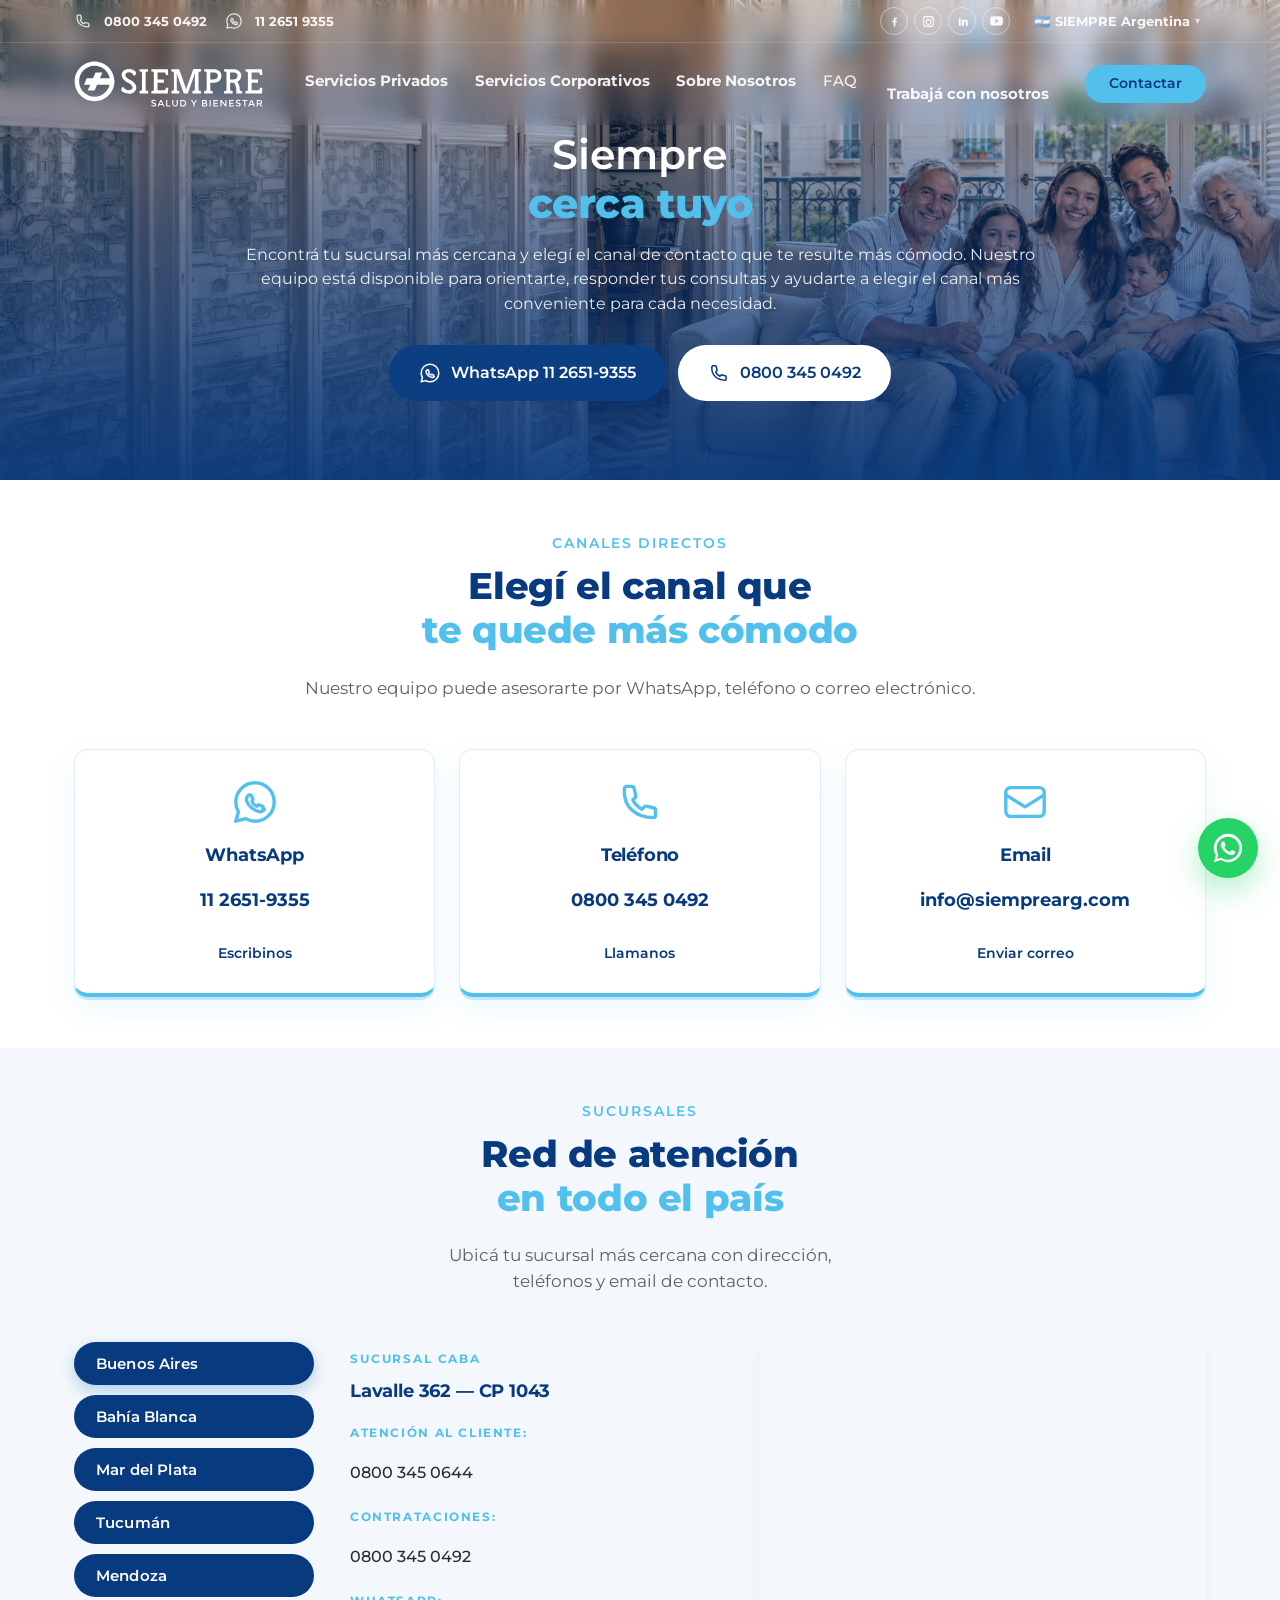
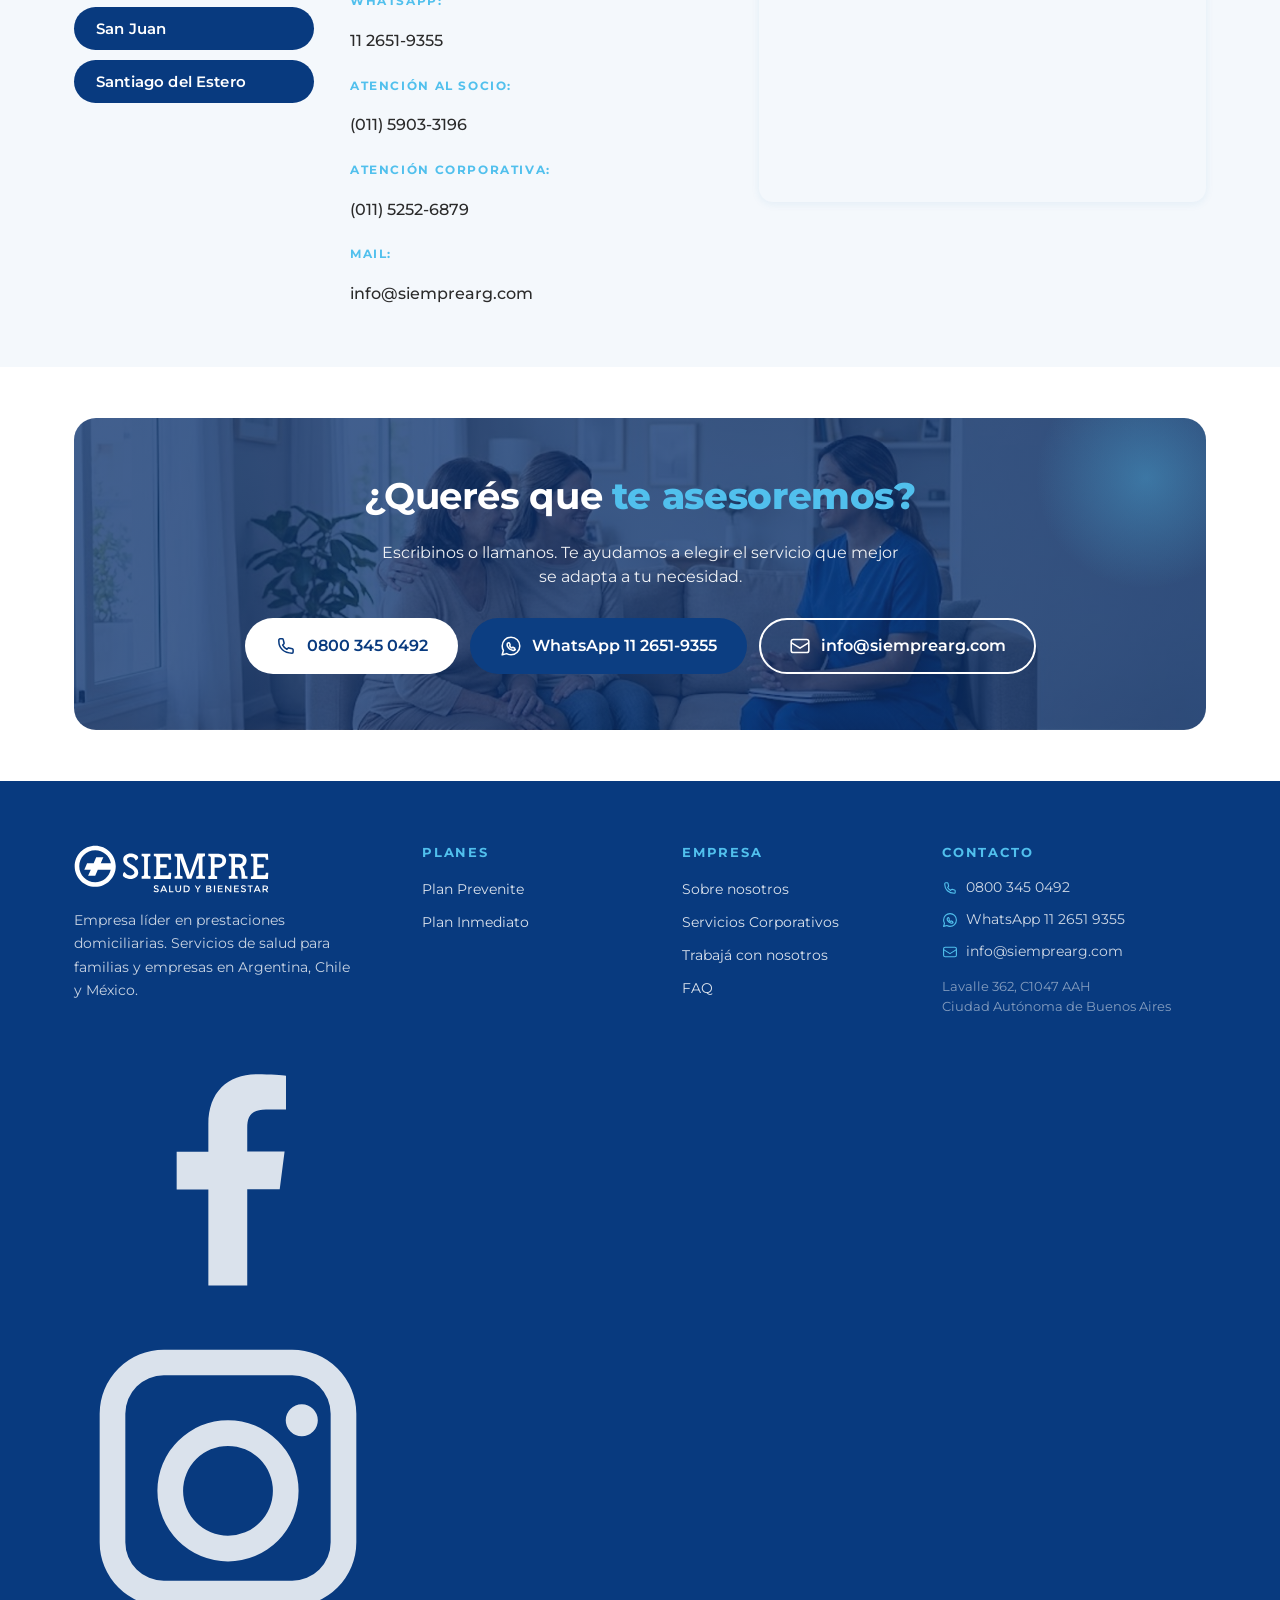
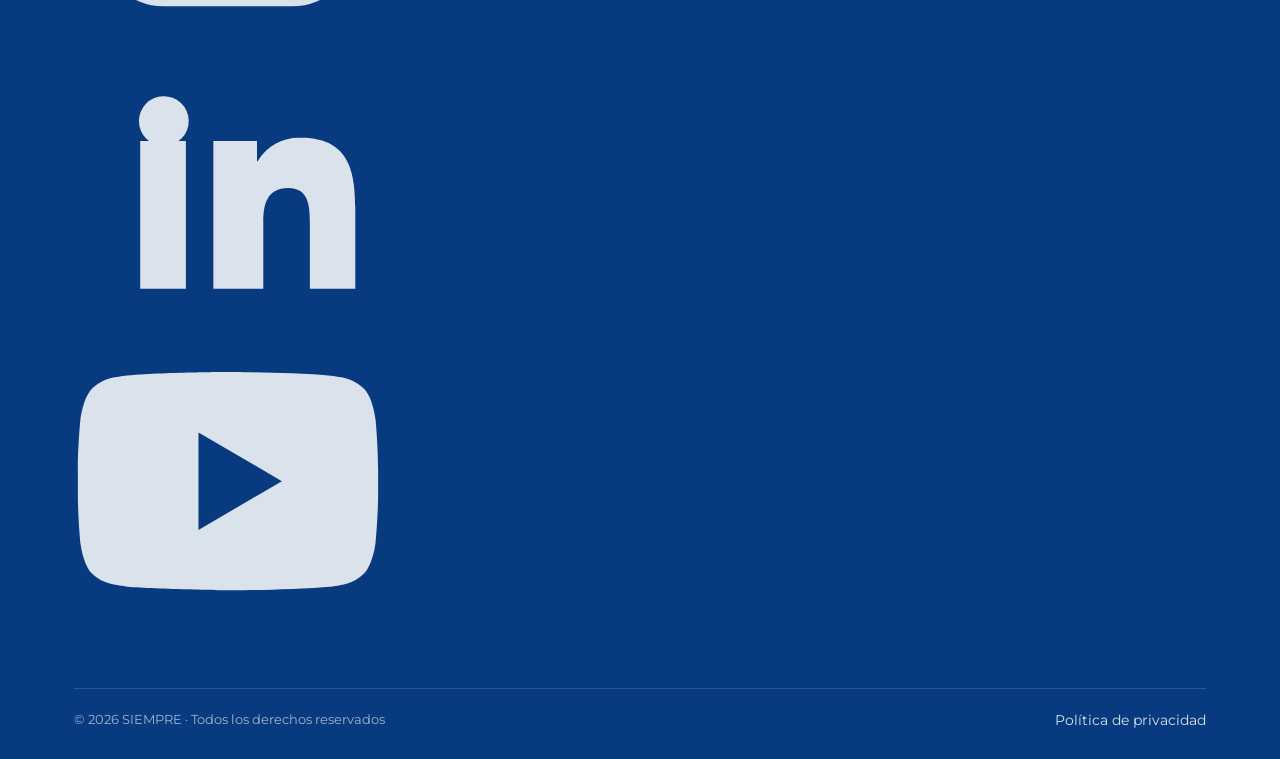
==== commit 2d962bea: "Responsive mobile - Correcciones y ajustes finales" ====
--- a/contacto.html
+++ b/contacto.html
@@ -907,6 +907,45 @@
       <div class="footer-brand-col">
         <img src="assets/img/logo-siempre-blanco.svg" alt="SIEMPRE" class="footer-logo">
         <p>Empresa líder en prestaciones domiciliarias. Servicios de salud para familias y empresas en Argentina, Chile y México.</p>
+        <div class="footer-socials-mobile">
+
+  <a aria-label="Facebook"
+     href="https://facebook.com/Siemprearg/"
+     target="_blank"
+     rel="noopener noreferrer">
+    <svg viewBox="0 0 24 24" fill="currentColor">
+      <path d="M13.5 21v-7.5h2.53l.38-2.94H13.5V8.72c0-.85.24-1.43 1.46-1.43h1.56V4.66c-.27-.04-1.2-.12-2.27-.12-2.24 0-3.78 1.37-3.78 3.88v2.16H8v2.94h2.47V21h3.03z"></path>
+    </svg>
+  </a>
+
+  <a aria-label="Instagram"
+     href="https://instagram.com/Siemprearg/"
+     target="_blank"
+     rel="noopener noreferrer">
+    <svg viewBox="0 0 24 24" fill="currentColor">
+      <path d="M7 2h10a5 5 0 015 5v10a5 5 0 01-5 5H7a5 5 0 01-5-5V7a5 5 0 015-5zm0 2a3 3 0 00-3 3v10a3 3 0 003 3h10a3 3 0 003-3V7a3 3 0 00-3-3H7zm5 3.5A5.5 5.5 0 1112 18.5 5.5 5.5 0 0112 7.5zm0 2A3.5 3.5 0 1012 16.5 3.5 3.5 0 0012 9.5zm5.75-3.25a1.25 1.25 0 11-1.25 1.25 1.25 1.25 0 011.25-1.25z"/>
+    </svg>
+  </a>
+
+  <a aria-label="LinkedIn"
+     href="https://linkedin.com/company/siemprearg/posts/?feedView=all"
+     target="_blank"
+     rel="noopener noreferrer">
+    <svg viewBox="0 0 24 24" fill="currentColor">
+      <path d="M6.94 5A1.94 1.94 0 115.06 6.94 1.94 1.94 0 016.94 5zM5.16 8.5h3.56V20H5.16zm5.7 0h3.4v1.58h.05a3.73 3.73 0 013.36-1.84c3.59 0 4.25 2.36 4.25 5.44V20h-3.54v-5.08c0-1.21-.02-2.77-1.68-2.77-1.69 0-1.95 1.32-1.95 2.68V20H10.86z"></path>
+    </svg>
+  </a>
+
+  <a aria-label="YouTube"
+     href="https://youtube.com/channel/UCaNuEZdiyHlzwMGWf43lOsw"
+     target="_blank"
+     rel="noopener noreferrer">
+    <svg viewBox="0 0 24 24" fill="currentColor">
+      <path d="M23.5 6.2s-.2-1.7-.9-2.4c-.9-.9-1.9-.9-2.4-1C16.8 2.5 12 2.5 12 2.5s-4.8 0-8.2.3c-.5.1-1.5.1-2.4 1C.7 4.5.5 6.2.5 6.2S.3 8.2.3 10.1v1.8c0 1.9.2 3.9.2 3.9s.2 1.7.9 2.4c.9.9 2.1.9 2.6 1 1.9.2 8 .3 8 .3s4.8 0 8.2-.3c.5-.1 1.5-.1 2.4-1 .7-.7.9-2.4.9-2.4s.2-2 .2-3.9v-1.8c0-1.9-.2-3.9-.2-3.9zM9.7 14.8V7.2l6.5 3.8-6.5 3.8z"/>
+    </svg>
+  </a>
+
+</div>
       </div>
       <div>
         <h4 class="footer-heading-accent">Planes</h4>
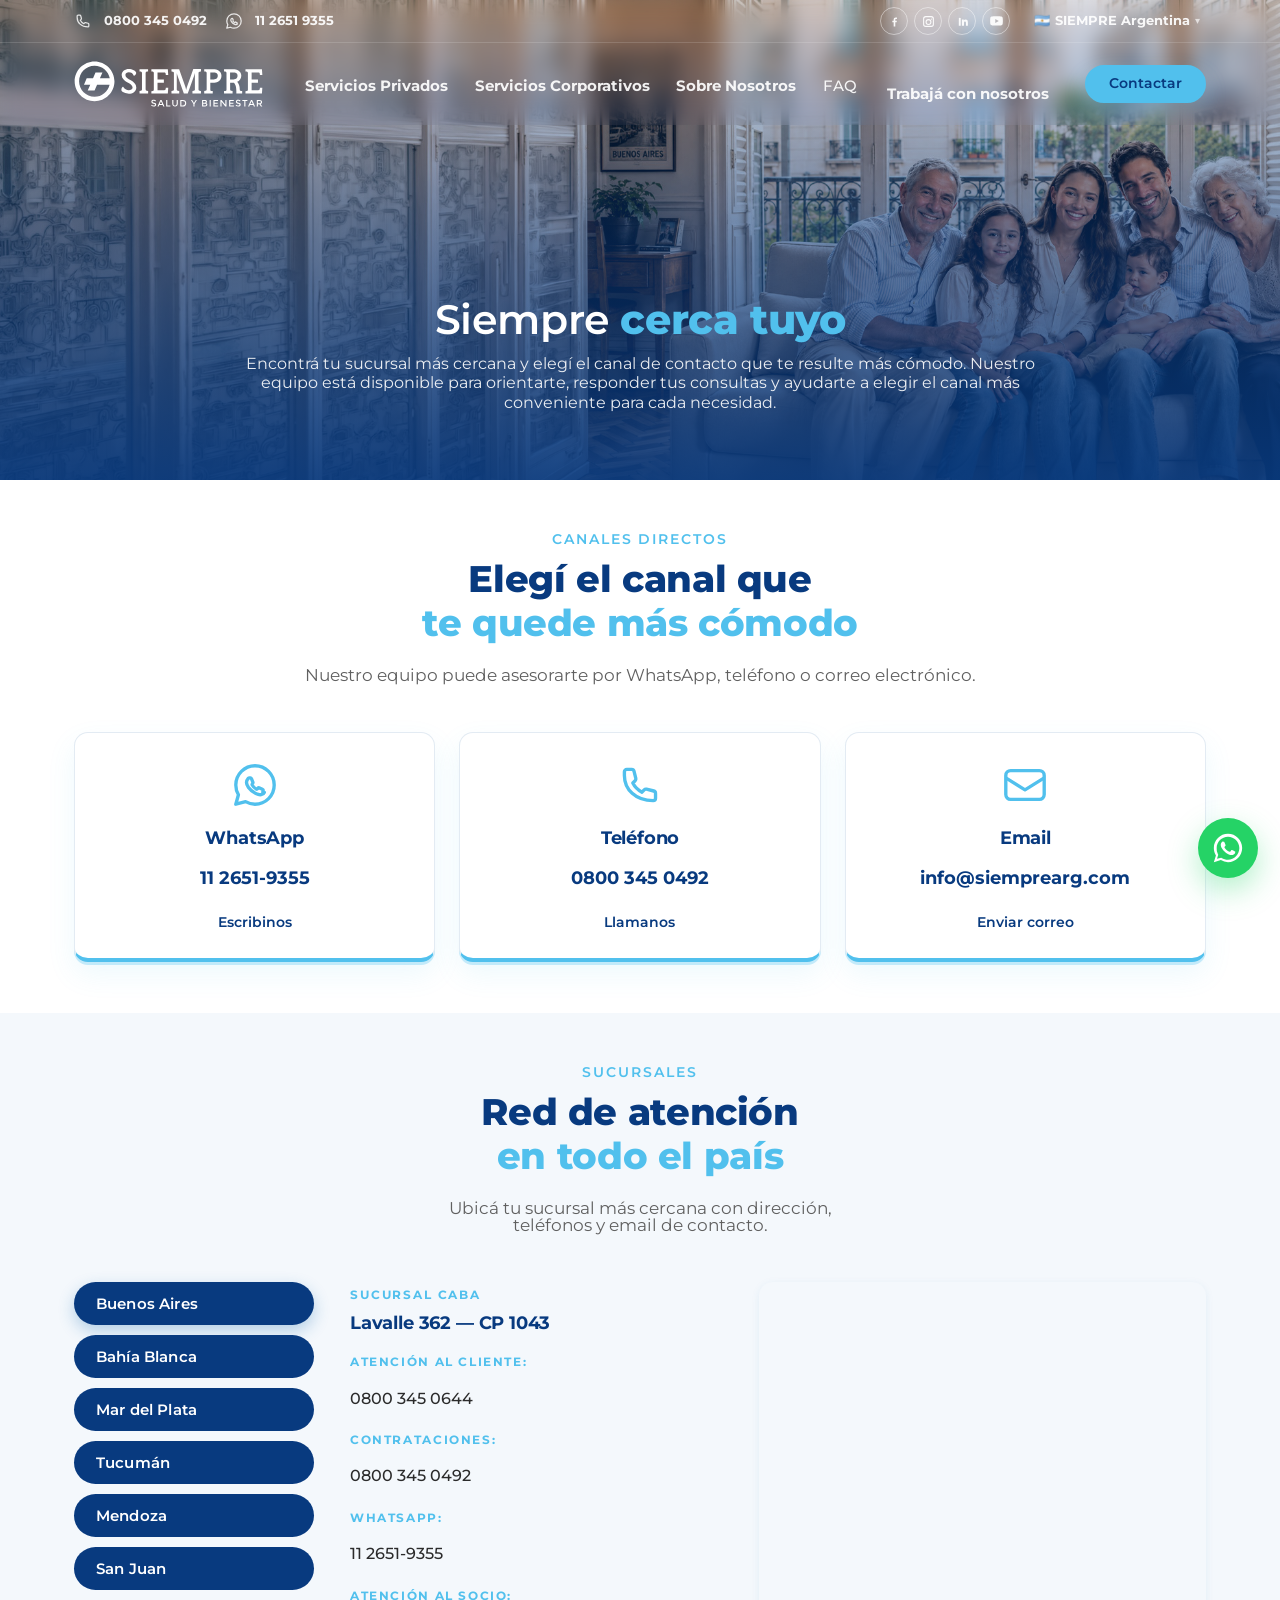
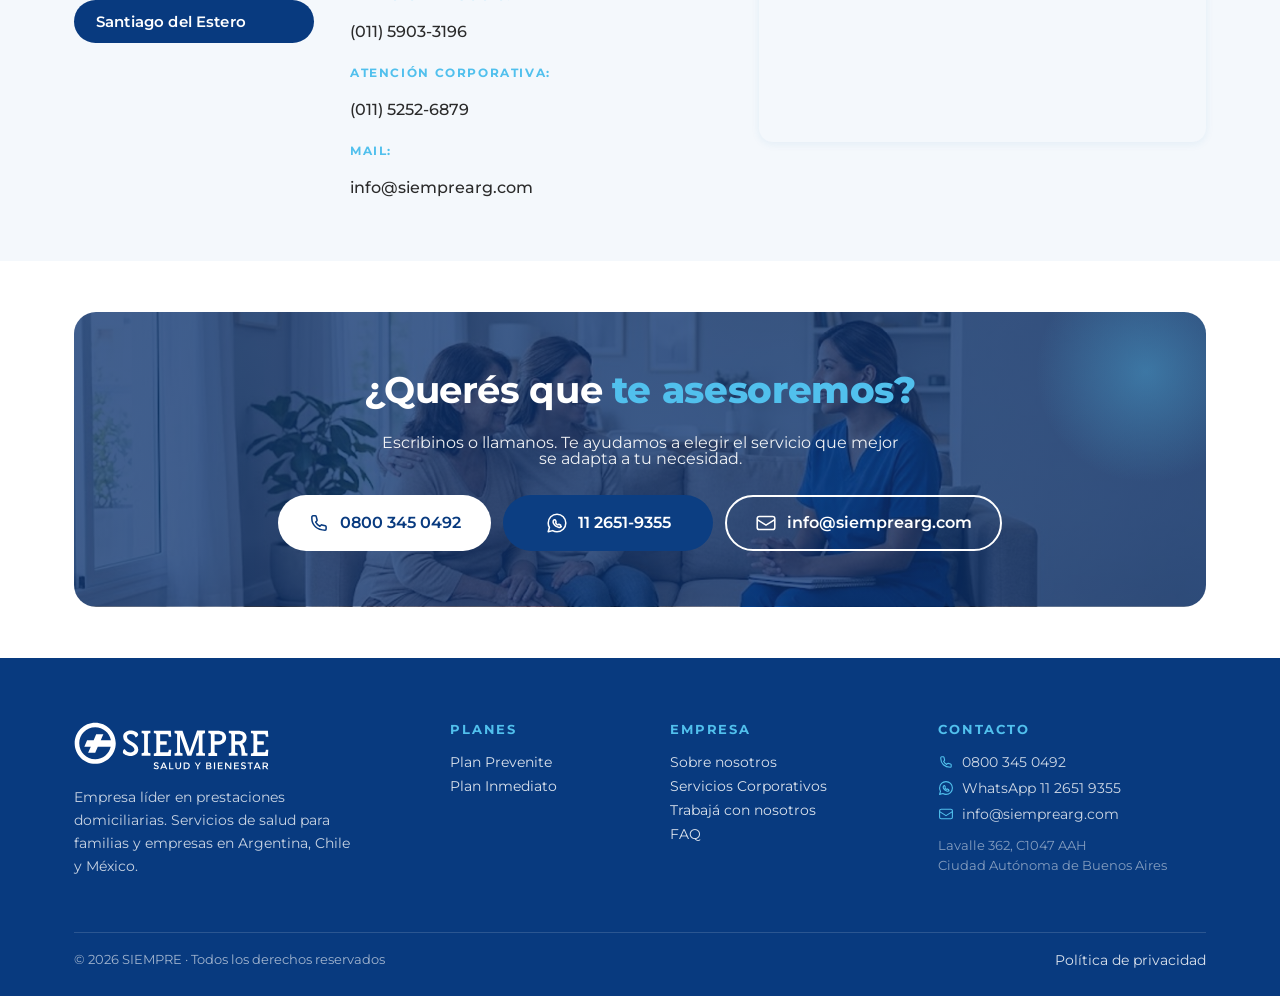
==== commit 1e55c3c9: "Ultimos cambios preeliminares sin modificar tamaños de logo ISO 9001" ====
--- a/contacto.html
+++ b/contacto.html
@@ -186,7 +186,7 @@
 
       <h1>
         Siempre
-        <br>
+    
         <span class="text-celeste">
           cerca tuyo
         </span>
@@ -199,47 +199,8 @@
         más conveniente para cada necesidad.
       </p>
 
-      <div class="hero-ctas">
-
-        <!-- WHATSAPP -->
-        <a href="https://wa.me/541126519355" class="btn btn-whatsapp btn-lg">
-
-          <svg 
-            class="btn-icon"
-            viewBox="0 0 20 20"
-            fill="none"
-          >
-            <path 
-              d="M10 2C5.58 2 2 5.58 2 10c0 1.48.4 2.87 1.1 4.07L2 18l4.07-1.07A7.96 7.96 0 0010 18c4.42 0 8-3.58 8-8s-3.58-8-8-8zm3.9 11.1c-.16.45-.94.87-1.3.92-.33.05-.74.07-1.2-.08a10.8 10.8 0 01-1.08-.4C8.64 12.8 7.4 11.22 7.3 11.08c-.1-.14-.84-1.1-.84-2.1 0-1 .52-1.49.7-1.7.18-.2.4-.25.53-.25h.38c.12 0 .29-.04.45.34l.58 1.4c.05.12.08.26 0 .42l-.22.33c-.07.1-.15.22-.06.43.38.77.97 1.38 1.73 1.76.2.1.32.08.44-.05l.3-.38c.1-.14.23-.18.37-.12l1.4.65c.16.08.27.12.3.2.04.1.04.53-.12.98z"
-              stroke="currentColor"
-              stroke-width="1.4"
-              stroke-linejoin="round"
-            />
-          </svg>
-
-          <span>WhatsApp 11 2651-9355</span>
-
-        </a>
-
-        <!-- TELEFONO -->
-        <a href="tel:08003450492" class="btn btn-primary btn-lg">
-
-          <svg 
-            class="btn-icon"
-            viewBox="0 0 20 20"
-            fill="none"
-          >
-            <path 
-              d="M3.5 4.5A1 1 0 014.5 3.5h2a1 1 0 011 .75l.75 3a1 1 0 01-.29.97L7 9.17c.9 1.74 2.09 2.93 3.83 3.83l.92-.96a1 1 0 01.97-.29l3 .75a1 1 0 01.75 1v2a1 1 0 01-1 1C8.16 16.5 3.5 11.84 3.5 6V4.5z"
-              stroke="currentColor"
-              stroke-width="1.4"
-              stroke-linejoin="round"
-            />
-          </svg>
-
-          <span>0800 345 0492</span>
-
-        </a>
+      
+        
 
       </div>
 
@@ -854,7 +815,7 @@
             />
           </svg>
 
-          <span>WhatsApp 11 2651-9355</span>
+          <span>11 2651-9355</span>
 
         </a>
 
--- a/assets/css/styles.css
+++ b/assets/css/styles.css
@@ -47,7 +47,7 @@
   font-weight: 400;
   color: var(--c-text);
   background: var(--c-bg);
-  line-height: 1.55;
+  line-height: 1;
   -webkit-font-smoothing: antialiased;
 }
 
@@ -1582,19 +1582,61 @@
 }
 
 @media (max-width: 520px) {
-  .quality-band {
-    grid-template-columns: 1fr;
-  }
-
-  .quality-item {
-    border-right: 0;
-    border-bottom: 1px solid rgba(255,255,255,.22);
-    padding-bottom: 24px;
-  }
-
-  .quality-item:last-child {
-    border-bottom: 0;
-  }
+
+  .quality-band{
+    grid-template-columns:repeat(2, 1fr);
+    gap:0;
+    padding:28px 18px;
+    width:100%;
+    margin:0 auto;
+    box-sizing:border-box;
+  }
+
+  .quality-item{
+    border-right:0;
+    border-bottom:0;
+    padding:24px 14px;
+    position:relative;
+  }
+
+  /* Separadores verticales cortos */
+  .quality-item:nth-child(odd)::after{
+    content:"";
+    position:absolute;
+    right:0;
+    top:18%;
+    width:1px;
+    height:64%;
+    background:rgba(255,255,255,.22);
+  }
+
+  /* Separadores horizontales cortos */
+  .quality-item:nth-child(n+3)::before{
+    content:"";
+    position:absolute;
+    left:14%;
+    top:0;
+    width:72%;
+    height:1px;
+    background:rgba(255,255,255,.22);
+  }
+
+  .quality-icon{
+    width:72px;
+    height:72px;
+    margin-bottom:14px;
+  }
+
+  .quality-item h3{
+    font-size:1rem;
+    line-height:1.15;
+  }
+
+  .quality-item p{
+    font-size:.84rem;
+    line-height:1.3;
+  }
+
 }
 
 /* ========== Contact cards ========== */
@@ -2232,7 +2274,7 @@
 }
 .page-hero-inner { position: relative; z-index: 1; max-width: 820px; margin: 0 auto; text-align: center; }
 .page-hero .hero-ctas { justify-content: center; }
-.page-hero h1 { color: #fff; font-size: clamp(1.8rem, 3.2vw, 2.6rem); font-weight: 600; line-height: 1.2; margin-bottom: 14px; }
+.page-hero h1 { color: #fff; font-size: clamp(1.8rem, 3.2vw, 2.6rem); font-weight: 600; line-height: 1.1; margin-bottom: 14px; }
 .page-hero h1 strong, .page-hero h1 .bold { font-weight: 700; color: var(--c-secondary); }
 .page-hero .lead, .page-hero p { color: rgba(255,255,255,.90); font-size: 1rem; margin-bottom: 0; }
 .page-hero .eyebrow {
@@ -5757,7 +5799,7 @@
    atributo style="" del HTML (mayor especificidad). Como no
    se toca el HTML, se sobrescriben con !important solo en
    móvil (<768px) para que las tarjetas queden una debajo de
-   otra y las viñetas en una sola columna. */
+   otra y las viñetas en una sola columna. 
 @media (max-width: 767px) {
   [style*="grid-template-columns:repeat(2"],
   [style*="grid-template-columns: repeat(2"],
@@ -5774,7 +5816,7 @@
     column-count: 1 !important;
     column-width: auto !important;
   }
-}
+}*/
 
 /* --- 6. Hero Home en móvil: texto abajo, sin tapar caras --
    En desktop el texto va anclado al pie del hero (absolute).
@@ -6600,21 +6642,19 @@
 
 @media (max-width:980px){
 
-  .stats-band{
-    display:flex;
-    flex-direction:column;
-    gap:0;
-  }
-
-  .stats-band-item{
+ .stats-band-item{
     border-right:none !important;
     border-bottom:1px solid rgba(255,255,255,.18);
-    padding:34px 20px;
-  }
-
-  .stats-band-item:last-child{
+
+    padding:34px 20px 60px;
+    margin-bottom:12px;
+}
+
+.stats-band-item:last-child{
     border-bottom:none;
-  }
+    margin-bottom:0;
+    padding-bottom:20px;
+}
 
 }
 
@@ -6668,3 +6708,454 @@
 }
 
 
+
+@media screen and (max-width: 860px){
+
+  .feature-band .feature-band-grid{
+    display:grid !important;
+    grid-template-columns:1fr !important;
+    gap:0 !important;
+  }
+
+  .feature-band .feature-band-grid .feature-band-item{
+    position:relative !important;
+    border-left:0 !important;
+    border-right:0 !important;
+    border-top:0 !important;
+    border-bottom:1px solid rgba(255,255,255,.18) !important;
+    padding:32px 20px !important;
+    margin:0 !important;
+  }
+
+  .feature-band .feature-band-grid .feature-band-item:last-child{
+    border-bottom:0 !important;
+  }
+
+  .feature-band .feature-band-grid .feature-band-item::before,
+  .feature-band .feature-band-grid .feature-band-item::after,
+  .feature-band .feature-band-grid .feature-band-item:nth-child(odd)::before,
+  .feature-band .feature-band-grid .feature-band-item:nth-child(odd)::after{
+    content:none !important;
+    display:none !important;
+    width:0 !important;
+    height:0 !important;
+    border:0 !important;
+  }
+
+}
+
+@media (max-width:900px){
+
+  .stats-band-section{
+    margin-top:-30px !important;
+    padding:0 18px !important;
+  }
+
+  .stats-band-section .container{
+    width:100% !important;
+    padding-left:0 !important;
+    padding-right:0 !important;
+  }
+
+  .stats-band{
+    width:100% !important;
+    max-width:420px !important;
+    margin-left:auto !important;
+    margin-right:auto !important;
+    padding:34px 22px !important;
+    box-sizing:border-box !important;
+    gap:0 !important;
+  }
+
+  .stats-band-item{
+    width:100% !important;
+    position:relative !important;
+    padding:34px 12px 42px !important;
+    box-sizing:border-box !important;
+    border-bottom:none !important;
+  }
+
+  .stats-band-item::after{
+    display:none !important;
+  }
+
+  .stats-band-item:not(:last-child)::before{
+    content:"";
+    position:absolute;
+    left:50%;
+    bottom:0;
+    transform:translateX(-50%);
+    width:78%;
+    height:1px;
+    background:rgba(255,255,255,.18);
+  }
+
+  .stats-band-item:not(:last-child){
+    margin-bottom:20px !important;
+  }
+
+}
+
+@media (max-width:900px){
+
+  .stats-band{
+    grid-template-columns:1fr;
+    gap:34px;
+  }
+
+  .stats-band-item:not(:last-child)::after{
+    display:none;
+  }
+
+}
+
+@media (max-width:520px){
+
+  #valores-section .grid.grid-3{
+    grid-template-columns:repeat(2, minmax(0, 1fr)) !important;
+    gap:12px !important;
+    width:100% !important;
+  }
+
+  #valores-section .card-feature{
+    width:100% !important;
+    max-width:none !important;
+    min-width:0 !important;
+    aspect-ratio:1 / 1;
+    padding:16px !important;
+    box-sizing:border-box !important;
+    overflow:hidden;
+  }
+
+  #valores-section .card-feature h3{
+    font-size:1rem !important;
+    line-height:1.15 !important;
+    overflow-wrap:anywhere;
+  }
+
+  #valores-section .card-feature p{
+    font-size:.8rem !important;
+    line-height:1.35 !important;
+    overflow-wrap:anywhere;
+  }
+
+}
+
+@media (max-width: 768px){
+
+  .testimonios-carousel{
+    gap: 18px !important;
+    padding: 0 8px 14px !important;
+  }
+
+  .testimonio-video-card{
+    flex: 0 0 88% !important;
+    width: 82% !important;
+    max-width: 82% !important;
+    min-width: 82% !important;
+  }
+
+  .testimonio-video-card video{
+    display: block;
+    width: 100% !important;
+    height: auto !important;
+    aspect-ratio: 16 / 9;
+    object-fit: cover;
+  }
+
+}
+
+/* Redes solo mobile */
+
+.footer-socials-mobile{
+    display:none;
+}
+
+@media (max-width:768px){
+
+    /* Oculta las redes del header */
+    .topbar-socials{
+        display:none !important;
+    }
+
+    /* Muestra las del footer */
+    .footer-socials-mobile{
+        display:flex;
+        justify-content:center;
+        gap:14px;
+        margin-top:22px;
+    }
+
+    .footer-socials-mobile a{
+        width:42px;
+        height:42px;
+        border:1px solid rgba(255,255,255,.18);
+        border-radius:50%;
+        display:flex;
+        align-items:center;
+        justify-content:center;
+        transition:.25s;
+    }
+
+    .footer-socials-mobile svg{
+        width:18px;
+        height:18px;
+        fill:#fff;
+    }
+
+    .footer-socials-mobile a:hover{
+        background:var(--c-secondary);
+        border-color:var(--c-secondary);
+    }
+
+    
+
+}
+
+@media (max-width:768px){
+
+    .country-dropdown-wrap{
+        display:none !important;
+    }
+
+}
+
+@media (max-width:768px){
+
+  .topbar-left{
+    display:flex !important;
+    flex-direction:row !important;
+    align-items:center !important;
+    justify-content:center !important;
+    gap:14px !important;
+    flex-wrap:nowrap !important;
+    width:100% !important;
+  }
+
+  .topbar-left a{
+    white-space:nowrap !important;
+    font-size:.76rem !important;
+  }
+
+}
+
+@media (max-width:768px){
+
+  .section-quienes-somos{
+    min-height:0 !important;
+    height:auto !important;
+    padding:48px 0 40px !important;
+  }
+
+  .section-quienes-somos > .container{
+    padding-top:0 !important;
+    padding-bottom:0 !important;
+  }
+
+  .quienes-map-parallax{
+    display:none !important;
+  }
+
+  .quienes-layout{
+    min-height:0 !important;
+    height:auto !important;
+    display:block !important;
+  }
+
+  .quienes-content{
+    min-height:0 !important;
+    height:auto !important;
+  }
+
+  .quienes-stats-row{
+    margin-top:28px !important;
+    padding-bottom:0 !important;
+  }
+
+}
+
+@media (max-width:768px){
+
+  .hero{
+    background-position: right center !important;
+  }
+
+  .page-hero{
+    background-size: auto 100% !important;
+    background-position: right center !important;
+}
+
+}
+
+@media (max-width:768px){
+
+  .prevenite-logo-badge,
+  .inmediato-logo-badge{
+    display:none !important;
+  }
+
+}
+
+.page-hero h1{
+    line-height:1 !important;
+}
+
+.page-hero .lead{
+    line-height:1.2 !important;
+}
+
+@media (max-width:768px){
+
+  .page-hero .hero-ctas{
+    display:flex !important;
+    flex-direction:row !important;
+    justify-content:center !important;
+    align-items:center !important;
+    gap:10px !important;
+    width:100% !important;
+  }
+
+  .page-hero .hero-ctas .btn{
+    flex:1 1 0 !important;
+    width:auto !important;
+    min-width:0 !important;
+    padding:14px 10px !important;
+    font-size:.82rem !important;
+    white-space:nowrap !important;
+  }
+
+}
+
+@media (max-width:768px){
+
+  .page-hero{
+    align-items:flex-start !important;
+  }
+
+  .page-hero-inner{
+    margin-top:140px !important;
+  }
+
+}
+
+.btn-agendar{
+  white-space:normal !important;
+}
+
+@media (max-width:768px){
+
+  .btn-agendar{
+    display:flex !important;
+    flex-direction:column !important;
+    align-items:center !important;
+    justify-content:center !important;
+    gap:2px !important;
+    line-height:1.1 !important;
+    white-space:normal !important;
+  }
+
+  .btn-agendar span{
+    display:block !important;
+  }
+
+}
+
+@media (max-width:768px){
+
+  .page-hero.hero-sobre-nosotros{
+    background-image:url("../img/banners/banner-4-mobile.png") !important;
+    background-size:cover !important;
+    background-position:center center !important;
+  }
+
+}
+
+@media (max-width:768px){
+
+  .testimonios-section{
+    min-height:0 !important;
+    height:auto !important;
+    padding-top:56px !important;
+    padding-bottom:56px !important;
+  }
+
+  .testimonios-section .container{
+    padding-top:0 !important;
+    padding-bottom:0 !important;
+  }
+
+  .testimonios-slider-wrap{
+    margin-top:28px !important;
+    margin-bottom:0 !important;
+  }
+
+  .testimonios-dots{
+    margin-top:18px !important;
+    margin-bottom:0 !important;
+  }
+
+}
+
+@media (min-width:769px){
+
+  .page-hero .page-hero-inner{
+    position:relative;
+    top:90px;
+  }
+
+}
+
+.footer-iso{
+  width:auto !important;
+  height:auto !important;
+  object-fit:contain !important;
+}
+
+/* Mobile: debajo de Planes */
+.footer-iso-mobile{
+  display:none;
+}
+
+/* Desktop: quinta columna */
+.footer-iso-desktop{
+  display:block;
+}
+
+.footer-iso-desktop .footer-iso{
+  max-width:60px !important;
+}
+
+@media (max-width:768px){
+
+  .footer-iso-mobile{
+    display:block;
+  }
+
+  .footer-iso-mobile .footer-iso{
+    max-width:45px !important;
+    margin-top:16px;
+  }
+
+  .footer-iso-desktop{
+    display:none !important;
+  }
+
+}
+
+
+
+@media (min-width:769px){
+
+  .footer-grid{
+    grid-template-columns:1.45fr .8fr 1fr 1fr auto;
+    column-gap:28px !important;
+    align-items:start;
+  }
+
+  .footer-iso-desktop{
+    display:flex;
+    align-items:flex-start;
+    justify-content:flex-end;
+  }
+
+}
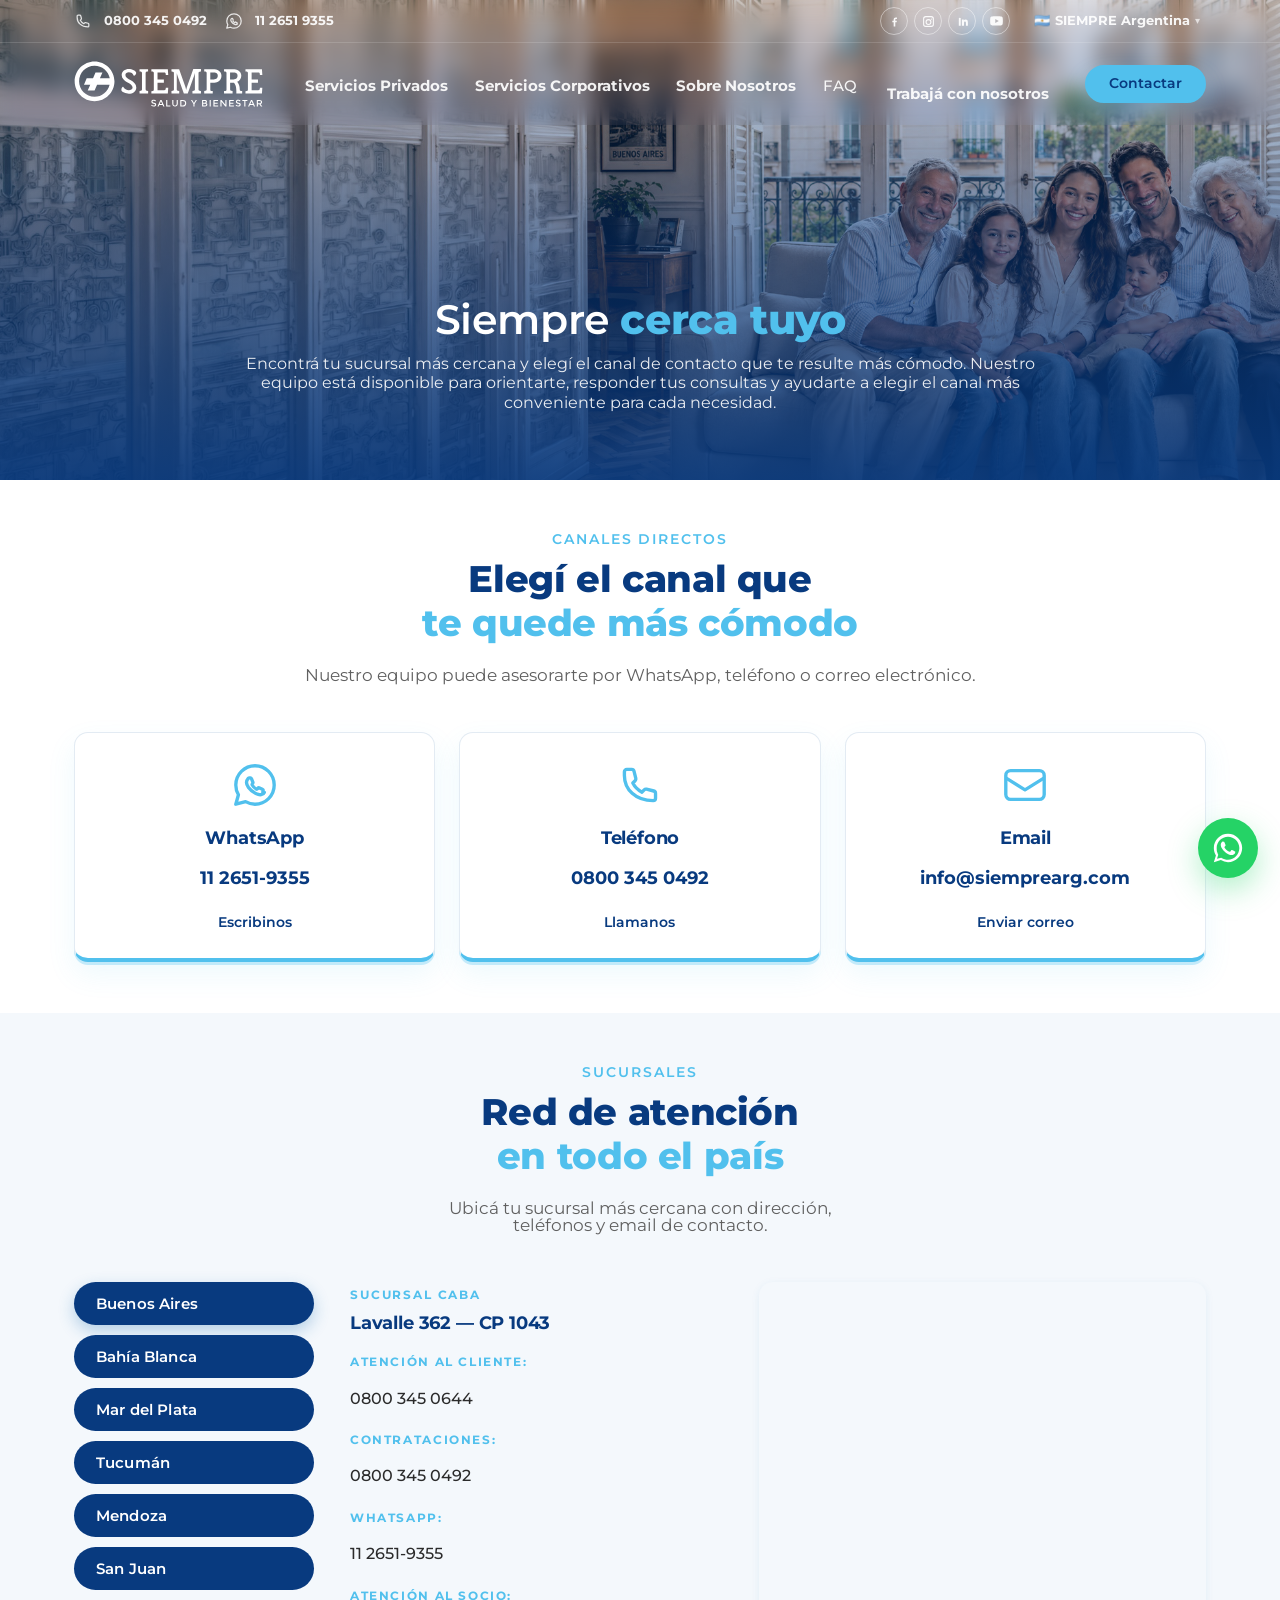
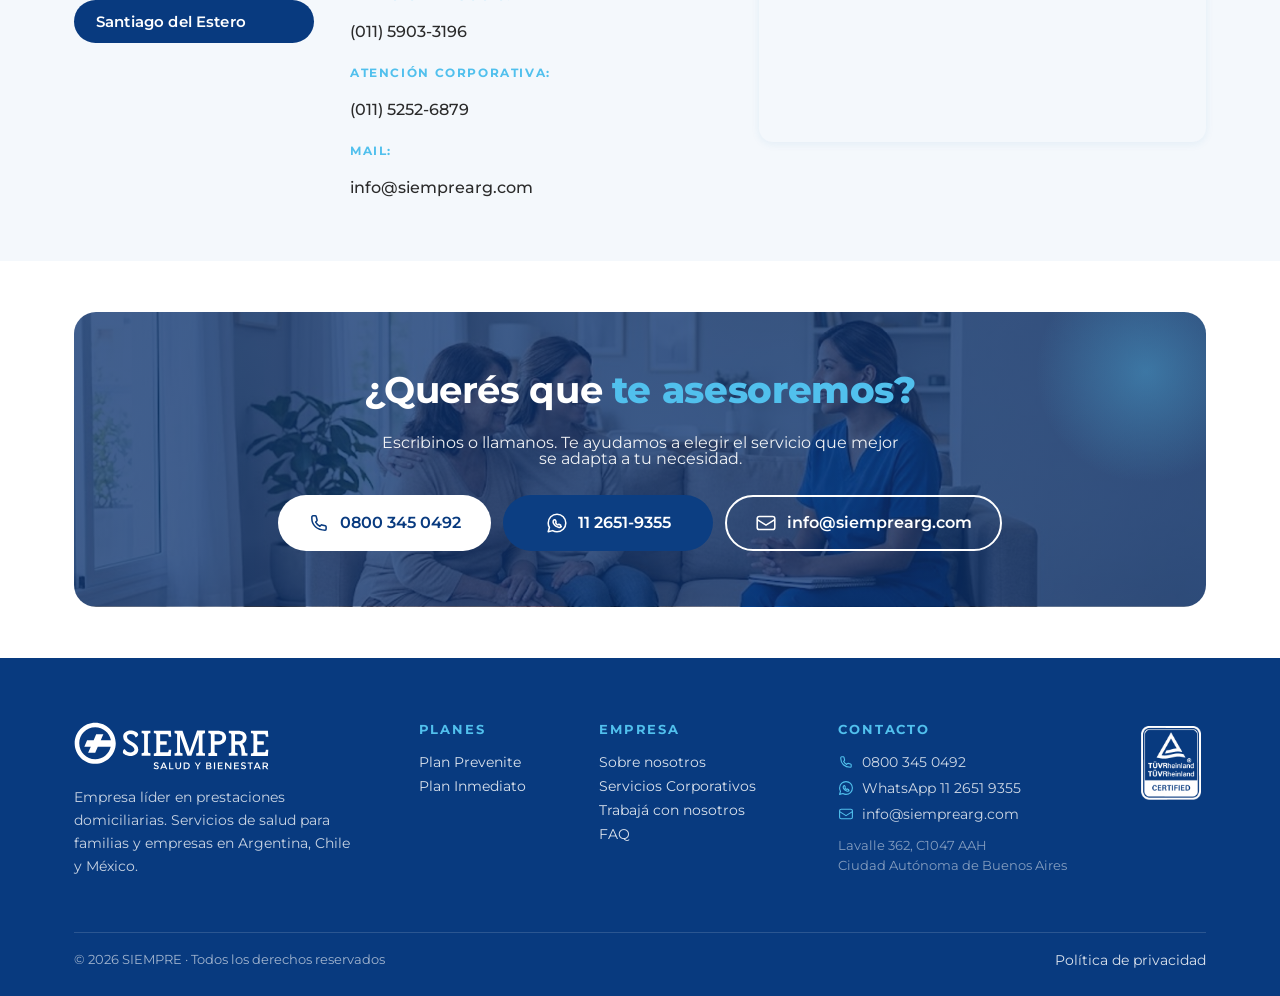
==== commit 29694b49: "Ajuste de todos los Footer" ====
--- a/contacto.html
+++ b/contacto.html
@@ -864,81 +864,195 @@
 <!-- ============ FOOTER ============ -->
 <footer class="site-footer">
   <div class="container">
+
     <div class="footer-grid">
+
+      <!-- MARCA -->
       <div class="footer-brand-col">
-        <img src="assets/img/logo-siempre-blanco.svg" alt="SIEMPRE" class="footer-logo">
-        <p>Empresa líder en prestaciones domiciliarias. Servicios de salud para familias y empresas en Argentina, Chile y México.</p>
+
+        <img
+          src="assets/img/logo-siempre-blanco.svg"
+          alt="SIEMPRE"
+          class="footer-logo"
+        >
+
+        <p>
+          Empresa líder en prestaciones domiciliarias.
+          Servicios de salud para familias y empresas en
+          Argentina, Chile y México.
+        </p>
+
         <div class="footer-socials-mobile">
 
-  <a aria-label="Facebook"
-     href="https://facebook.com/Siemprearg/"
-     target="_blank"
-     rel="noopener noreferrer">
-    <svg viewBox="0 0 24 24" fill="currentColor">
-      <path d="M13.5 21v-7.5h2.53l.38-2.94H13.5V8.72c0-.85.24-1.43 1.46-1.43h1.56V4.66c-.27-.04-1.2-.12-2.27-.12-2.24 0-3.78 1.37-3.78 3.88v2.16H8v2.94h2.47V21h3.03z"></path>
-    </svg>
-  </a>
-
-  <a aria-label="Instagram"
-     href="https://instagram.com/Siemprearg/"
-     target="_blank"
-     rel="noopener noreferrer">
-    <svg viewBox="0 0 24 24" fill="currentColor">
-      <path d="M7 2h10a5 5 0 015 5v10a5 5 0 01-5 5H7a5 5 0 01-5-5V7a5 5 0 015-5zm0 2a3 3 0 00-3 3v10a3 3 0 003 3h10a3 3 0 003-3V7a3 3 0 00-3-3H7zm5 3.5A5.5 5.5 0 1112 18.5 5.5 5.5 0 0112 7.5zm0 2A3.5 3.5 0 1012 16.5 3.5 3.5 0 0012 9.5zm5.75-3.25a1.25 1.25 0 11-1.25 1.25 1.25 1.25 0 011.25-1.25z"/>
-    </svg>
-  </a>
-
-  <a aria-label="LinkedIn"
-     href="https://linkedin.com/company/siemprearg/posts/?feedView=all"
-     target="_blank"
-     rel="noopener noreferrer">
-    <svg viewBox="0 0 24 24" fill="currentColor">
-      <path d="M6.94 5A1.94 1.94 0 115.06 6.94 1.94 1.94 0 016.94 5zM5.16 8.5h3.56V20H5.16zm5.7 0h3.4v1.58h.05a3.73 3.73 0 013.36-1.84c3.59 0 4.25 2.36 4.25 5.44V20h-3.54v-5.08c0-1.21-.02-2.77-1.68-2.77-1.69 0-1.95 1.32-1.95 2.68V20H10.86z"></path>
-    </svg>
-  </a>
-
-  <a aria-label="YouTube"
-     href="https://youtube.com/channel/UCaNuEZdiyHlzwMGWf43lOsw"
-     target="_blank"
-     rel="noopener noreferrer">
-    <svg viewBox="0 0 24 24" fill="currentColor">
-      <path d="M23.5 6.2s-.2-1.7-.9-2.4c-.9-.9-1.9-.9-2.4-1C16.8 2.5 12 2.5 12 2.5s-4.8 0-8.2.3c-.5.1-1.5.1-2.4 1C.7 4.5.5 6.2.5 6.2S.3 8.2.3 10.1v1.8c0 1.9.2 3.9.2 3.9s.2 1.7.9 2.4c.9.9 2.1.9 2.6 1 1.9.2 8 .3 8 .3s4.8 0 8.2-.3c.5-.1 1.5-.1 2.4-1 .7-.7.9-2.4.9-2.4s.2-2 .2-3.9v-1.8c0-1.9-.2-3.9-.2-3.9zM9.7 14.8V7.2l6.5 3.8-6.5 3.8z"/>
-    </svg>
-  </a>
-
-</div>
+          <a
+            aria-label="Facebook"
+            href="https://facebook.com/Siemprearg/"
+            target="_blank"
+            rel="noopener noreferrer"
+          >
+            <svg viewBox="0 0 24 24" fill="currentColor">
+              <path d="M13.5 21v-7.5h2.53l.38-2.94H13.5V8.72c0-.85.24-1.43 1.46-1.43h1.56V4.66c-.27-.04-1.2-.12-2.27-.12-2.24 0-3.78 1.37-3.78 3.88v2.16H8v2.94h2.47V21h3.03z"></path>
+            </svg>
+          </a>
+
+          <a
+            aria-label="Instagram"
+            href="https://instagram.com/Siemprearg/"
+            target="_blank"
+            rel="noopener noreferrer"
+          >
+            <svg viewBox="0 0 24 24" fill="currentColor">
+              <path d="M7 2h10a5 5 0 015 5v10a5 5 0 01-5 5H7a5 5 0 01-5-5V7a5 5 0 015-5zm0 2a3 3 0 00-3 3v10a3 3 0 003 3h10a3 3 0 003-3V7a3 3 0 00-3-3H7zm5 3.5A5.5 5.5 0 1112 18.5 5.5 5.5 0 0112 7.5zm0 2A3.5 3.5 0 1012 16.5 3.5 3.5 0 0012 9.5zm5.75-3.25a1.25 1.25 0 11-1.25 1.25 1.25 1.25 0 011.25-1.25z"></path>
+            </svg>
+          </a>
+
+          <a
+            aria-label="LinkedIn"
+            href="https://linkedin.com/company/siemprearg/posts/?feedView=all"
+            target="_blank"
+            rel="noopener noreferrer"
+          >
+            <svg viewBox="0 0 24 24" fill="currentColor">
+              <path d="M6.94 5A1.94 1.94 0 115.06 6.94 1.94 1.94 0 016.94 5zM5.16 8.5h3.56V20H5.16zm5.7 0h3.4v1.58h.05a3.73 3.73 0 013.36-1.84c3.59 0 4.25 2.36 4.25 5.44V20h-3.54v-5.08c0-1.21-.02-2.77-1.68-2.77-1.69 0-1.95 1.32-1.95 2.68V20H10.86z"></path>
+            </svg>
+          </a>
+
+          <a
+            aria-label="YouTube"
+            href="https://youtube.com/channel/UCaNuEZdiyHlzwMGWf43lOsw"
+            target="_blank"
+            rel="noopener noreferrer"
+          >
+            <svg viewBox="0 0 24 24" fill="currentColor">
+              <path d="M23.5 6.2s-.2-1.7-.9-2.4c-.9-.9-1.9-.9-2.4-1C16.8 2.5 12 2.5 12 2.5s-4.8 0-8.2.3c-.5.1-1.5.1-2.4 1C.7 4.5.5 6.2.5 6.2S.3 8.2.3 10.1v1.8c0 1.9.2 3.9.2 3.9s.2 1.7.9 2.4c.9.9 2.1.9 2.6 1 1.9.2 8 .3 8 .3s4.8 0 8.2-.3c.5-.1 1.5-.1 2.4-1 .7-.7.9-2.4.9-2.4s.2-2 .2-3.9v-1.8c0-1.9-.2-3.9-.2-3.9zM9.7 14.8V7.2l6.5 3.8-6.5 3.8z"></path>
+            </svg>
+          </a>
+
+        </div>
       </div>
+
+      <!-- PLANES -->
       <div>
         <h4 class="footer-heading-accent">Planes</h4>
+
         <ul>
           <li><a href="plan-prevenite.html">Plan Prevenite</a></li>
           <li><a href="plan-inmediato.html">Plan Inmediato</a></li>
         </ul>
+
+        <!-- ISO SOLO MOBILE -->
+        <div class="footer-iso-mobile">
+          <img
+            src="assets/img/logos/certificacion-ISO.png"
+            alt="Certificación ISO"
+            class="footer-iso"
+          >
+        </div>
       </div>
+
+      <!-- EMPRESA -->
       <div>
         <h4 class="footer-heading-accent">Empresa</h4>
+
         <ul>
           <li><a href="sobre-nosotros.html">Sobre nosotros</a></li>
           <li><a href="empresas.html">Servicios Corporativos</a></li>
-          
           <li><a href="trabaja-con-nosotros.html">Trabajá con nosotros</a></li>
           <li><a href="faq.html">FAQ</a></li>
         </ul>
       </div>
+
+      <!-- CONTACTO -->
       <div>
         <h4 class="footer-heading-accent">Contacto</h4>
+
         <ul class="footer-contact-list">
-          <li><a href="tel:08003450492"><svg class="footer-icon" viewBox="0 0 20 20" fill="none"><path d="M3.5 4.5A1 1 0 014.5 3.5h2a1 1 0 011 .75l.75 3a1 1 0 01-.29.97L7 9.17c.9 1.74 2.09 2.93 3.83 3.83l.92-.96a1 1 0 01.97-.29l3 .75a1 1 0 01.75 1v2a1 1 0 01-1 1C8.16 16.5 3.5 11.84 3.5 6V4.5z" stroke="var(--c-secondary)" stroke-width="1.4" stroke-linejoin="round"/></svg>0800 345 0492</a></li>
-          <li><a href="https://wa.me/541126519355" target="_blank" rel="noopener"><svg class="footer-icon" viewBox="0 0 20 20" fill="none"><path d="M10 2C5.58 2 2 5.58 2 10c0 1.48.4 2.87 1.1 4.07L2 18l4.07-1.07A7.96 7.96 0 0010 18c4.42 0 8-3.58 8-8s-3.58-8-8-8zm3.9 11.1c-.16.45-.94.87-1.3.92-.33.05-.74.07-1.2-.08a10.8 10.8 0 01-1.08-.4C8.64 12.8 7.4 11.22 7.3 11.08c-.1-.14-.84-1.1-.84-2.1 0-1 .52-1.49.7-1.7.18-.2.4-.25.53-.25h.38c.12 0 .29-.04.45.34l.58 1.4c.05.12.08.26 0 .42l-.22.33c-.07.1-.15.22-.06.43.38.77.97 1.38 1.73 1.76.2.1.32.08.44-.05l.3-.38c.1-.14.23-.18.37-.12l1.4.65c.16.08.27.12.3.2.04.1.04.53-.12.98z" stroke="var(--c-secondary)" stroke-width="1.4" stroke-linejoin="round"/></svg>WhatsApp 11&nbsp;2651&nbsp;9355</a></li>
-          <li><a href="mailto:info@siemprearg.com"><svg class="footer-icon" viewBox="0 0 20 20" fill="none"><rect x="2" y="4" width="16" height="12" rx="2" stroke="var(--c-secondary)" stroke-width="1.4"/><path d="M2 7l8 5 8-5" stroke="var(--c-secondary)" stroke-width="1.4" stroke-linejoin="round"/></svg>info@siemprearg.com</a></li>
+
+          <li>
+            <a href="tel:08003450492">
+              <svg class="footer-icon" viewBox="0 0 20 20" fill="none">
+                <path
+                  d="M3.5 4.5A1 1 0 014.5 3.5h2a1 1 0 011 .75l.75 3a1 1 0 01-.29.97L7 9.17c.9 1.74 2.09 2.93 3.83 3.83l.92-.96a1 1 0 01.97-.29l3 .75a1 1 0 01.75 1v2a1 1 0 01-1 1C8.16 16.5 3.5 11.84 3.5 6V4.5z"
+                  stroke="var(--c-secondary)"
+                  stroke-width="1.4"
+                  stroke-linejoin="round"
+                ></path>
+              </svg>
+              0800 345 0492
+            </a>
+          </li>
+
+          <li>
+            <a
+              href="https://wa.me/541126519355"
+              target="_blank"
+              rel="noopener"
+            >
+              <svg class="footer-icon" viewBox="0 0 20 20" fill="none">
+                <path
+                  d="M10 2C5.58 2 2 5.58 2 10c0 1.48.4 2.87 1.1 4.07L2 18l4.07-1.07A7.96 7.96 0 0010 18c4.42 0 8-3.58 8-8s-3.58-8-8-8zm3.9 11.1c-.16.45-.94.87-1.3.92-.33.05-.74.07-1.2-.08a10.8 10.8 0 01-1.08-.4C8.64 12.8 7.4 11.22 7.3 11.08c-.1-.14-.84-1.1-.84-2.1 0-1 .52-1.49.7-1.7.18-.2.4-.25.53-.25h.38c.12 0 .29-.04.45.34l.58 1.4c.05.12.08.26 0 .42l-.22.33c-.07.1-.15.22-.06.43.38.77.97 1.38 1.73 1.76.2.1.32.08.44-.05l.3-.38c.1-.14.23-.18.37-.12l1.4.65c.16.08.27.12.3.2.04.1.04.53-.12.98z"
+                  stroke="var(--c-secondary)"
+                  stroke-width="1.4"
+                  stroke-linejoin="round"
+                ></path>
+              </svg>
+              WhatsApp 11&nbsp;2651&nbsp;9355
+            </a>
+          </li>
+
+          <li>
+            <a href="mailto:info@siemprearg.com">
+              <svg class="footer-icon" viewBox="0 0 20 20" fill="none">
+                <rect
+                  x="2"
+                  y="4"
+                  width="16"
+                  height="12"
+                  rx="2"
+                  stroke="var(--c-secondary)"
+                  stroke-width="1.4"
+                ></rect>
+                <path
+                  d="M2 7l8 5 8-5"
+                  stroke="var(--c-secondary)"
+                  stroke-width="1.4"
+                  stroke-linejoin="round"
+                ></path>
+              </svg>
+              info@siemprearg.com
+            </a>
+          </li>
+
         </ul>
-        <p class="footer-address">Lavalle 362, C1047 AAH<br>Ciudad Autónoma de Buenos Aires</p>
+
+        <p class="footer-address">
+          Lavalle 362, C1047 AAH<br>
+          Ciudad Autónoma de Buenos Aires
+        </p>
+      </div>
+
+      <!-- ISO SOLO DESKTOP -->
+      <div class="footer-iso-desktop">
+        <img
+          src="assets/img/logos/certificacion-ISO.png"
+          alt="Certificación ISO"
+          class="footer-iso"
+        >
+      </div>
+
+    </div>
+
+    <!-- PARTE INFERIOR -->
+    <div class="footer-bottom">
+      <div>© 2026 SIEMPRE · Todos los derechos reservados</div>
+
+      <div>
+        <a href="politica-de-privacidad.html">
+          Política de privacidad
+        </a>
       </div>
     </div>
-    <div class="footer-bottom">
-      <div>© 2026 SIEMPRE · Todos los derechos reservados</div>
-      <div><a href="politica-de-privacidad.html">Política de privacidad</a></div>
-    </div>
+
   </div>
 </footer>
 
--- a/assets/css/styles.css
+++ b/assets/css/styles.css
@@ -7106,29 +7106,36 @@
 }
 
 .footer-iso{
+  display:block;
   width:auto !important;
   height:auto !important;
   object-fit:contain !important;
 }
 
-/* Mobile: debajo de Planes */
+/* Desktop: logo en la quinta columna */
+.footer-iso-desktop{
+  display:flex;
+  align-items:flex-start;
+  justify-content:flex-end;
+}
+
+.footer-iso-desktop .footer-iso{
+  max-width:60px !important;
+}
+
+/* Mobile: logo debajo de Planes */
 .footer-iso-mobile{
   display:none;
 }
 
-/* Desktop: quinta columna */
-.footer-iso-desktop{
-  display:block;
-}
-
-.footer-iso-desktop .footer-iso{
-  max-width:60px !important;
-}
-
 @media (max-width:768px){
 
+  .footer-iso-desktop{
+    display:none !important;
+  }
+
   .footer-iso-mobile{
-    display:block;
+    display:block !important;
   }
 
   .footer-iso-mobile .footer-iso{
@@ -7136,26 +7143,33 @@
     margin-top:16px;
   }
 
-  .footer-iso-desktop{
-    display:none !important;
-  }
-
-}
-
-
+}
 
 @media (min-width:769px){
 
-  .footer-grid{
-    grid-template-columns:1.45fr .8fr 1fr 1fr auto;
+  .site-footer .footer-grid{
+    display:grid !important;
+    grid-template-columns:
+      minmax(280px, 1.35fr)
+      minmax(130px, .65fr)
+      minmax(190px, .9fr)
+      minmax(260px, 1.15fr)
+      70px !important;
+
     column-gap:28px !important;
-    align-items:start;
-  }
-
-  .footer-iso-desktop{
-    display:flex;
-    align-items:flex-start;
-    justify-content:flex-end;
-  }
-
-}
+    align-items:start !important;
+  }
+
+  .site-footer .footer-iso-desktop{
+    display:flex !important;
+    justify-content:center !important;
+    align-items:flex-start !important;
+    padding-top:4px !important;
+  }
+
+  .site-footer .footer-iso-desktop .footer-iso{
+    max-width:60px !important;
+    margin:0 !important;
+  }
+
+}
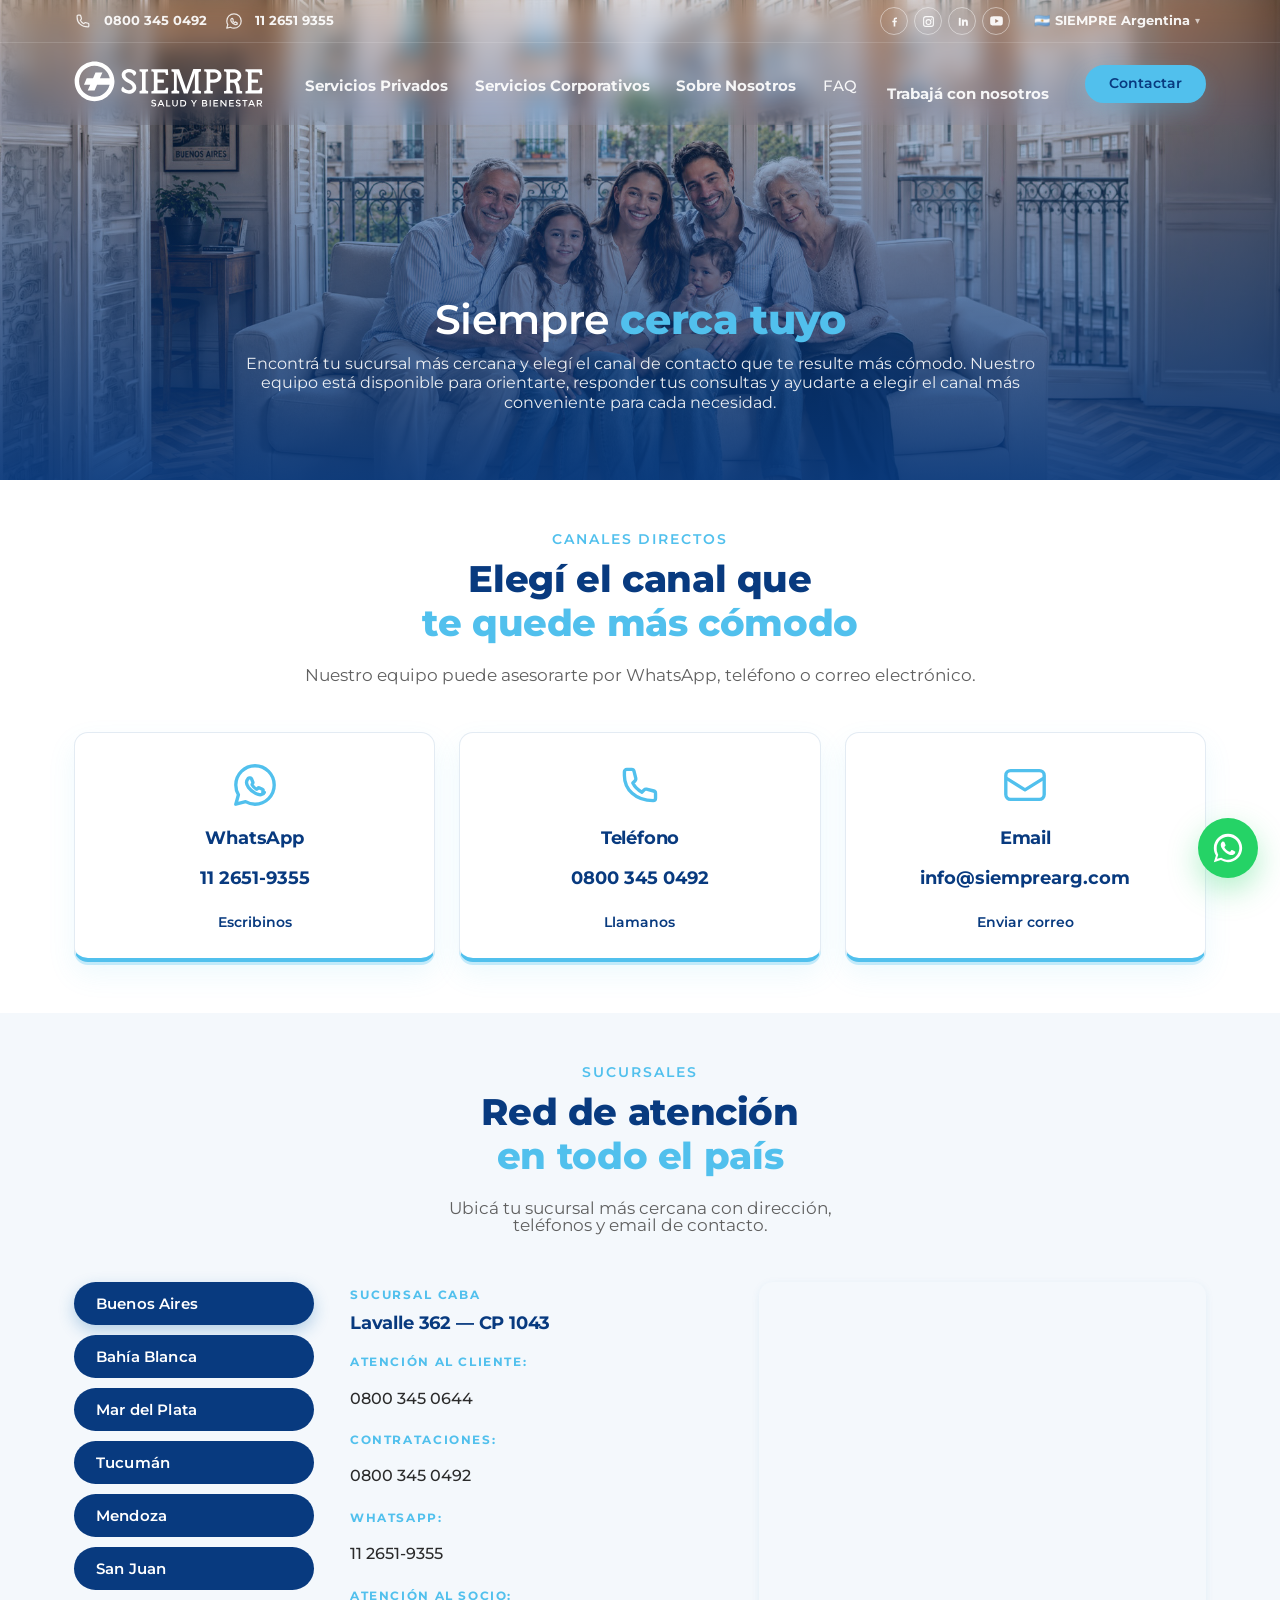
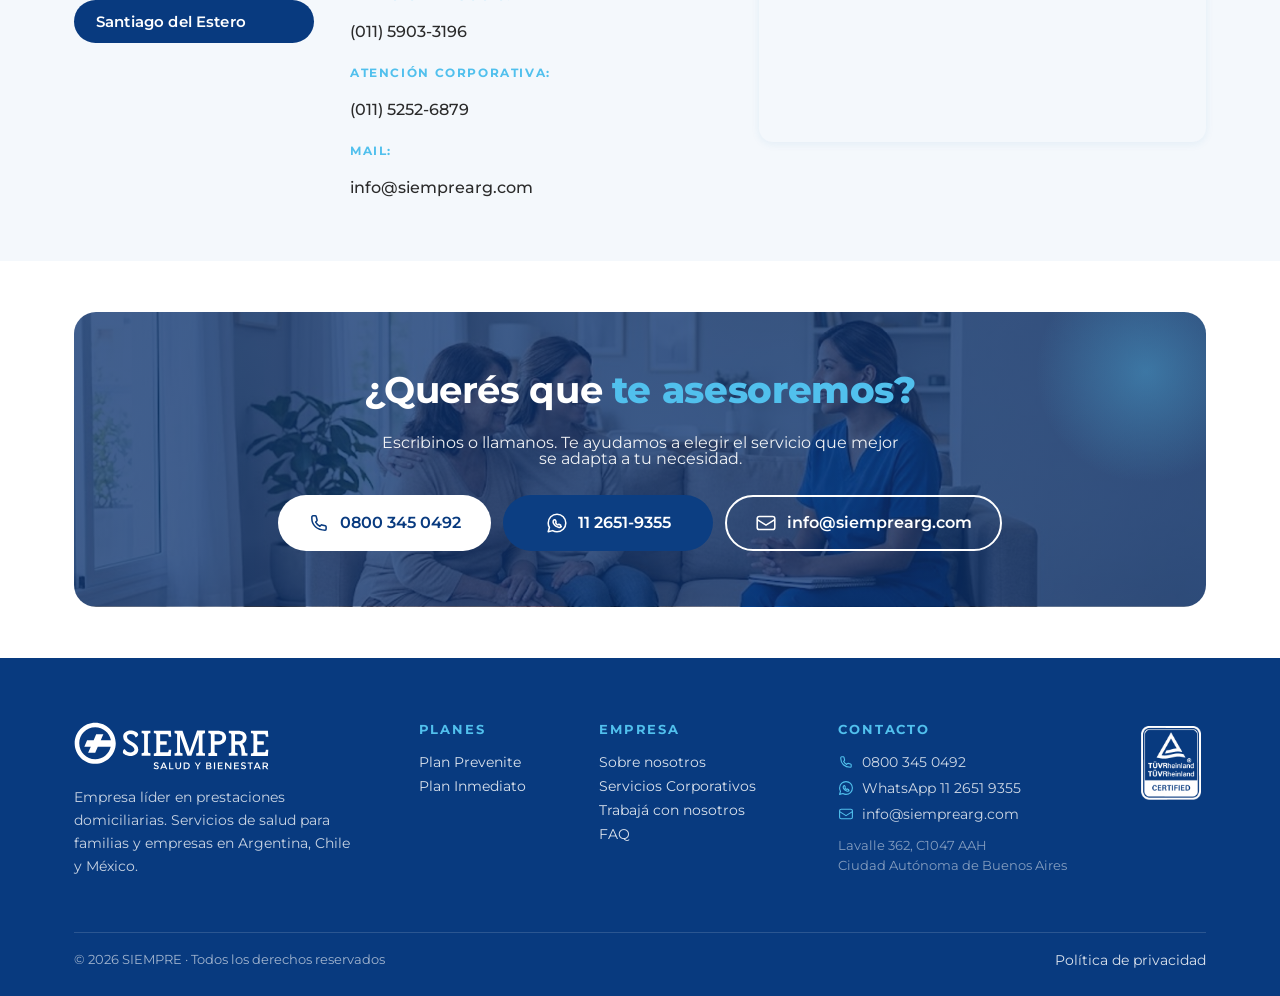
==== commit 47104f1c: "Primera correccion de banners y checklist" ====
--- a/contacto.html
+++ b/contacto.html
@@ -178,7 +178,9 @@
 </header>
 
 <!-- ============ PAGE HERO ============ -->
-<section class="page-hero" style="background-image:url('assets/img/banners/familia.jpg')">
+<section
+  class="page-hero hero-contacto"
+  style="background-image:url('assets/img/banners/familia.jpg')">
 
   <div class="container">
 
--- a/assets/css/styles.css
+++ b/assets/css/styles.css
@@ -7100,7 +7100,7 @@
 
   .page-hero .page-hero-inner{
     position:relative;
-    top:90px;
+    top:55px;
   }
 
 }
@@ -7173,3 +7173,97 @@
   }
 
 }
+
+
+@media (max-width:768px){
+
+  .page-hero.hero-faq{
+    background-image:url("../img/banners/banner-acompanantes-mobile.png") !important;
+    background-size:cover !important;
+    background-position:center center !important;
+    background-repeat:no-repeat !important;
+  }
+
+}
+
+@media (max-width:768px){
+
+  .page-hero.hero-equipo{
+    background-image:url("../img/banners/banner-equipo-mobile.png") !important;
+    background-size:cover !important;
+    background-position:center center !important;
+    background-repeat:no-repeat !important;
+  }
+
+}
+
+@media (max-width:768px){
+
+  .page-hero.hero-inmediato{
+    background-image:url("../img/banners/banner-inmediato-nuevo-mobile.png") !important;
+    background-size:cover !important;
+    background-position:center center !important;
+    background-repeat:no-repeat !important;
+  }
+
+}
+
+@media (max-width:768px){
+
+  .page-hero.hero-home{
+    background-image:url("../img/banners/home-hero-banner-2026-mobile.png") !important;
+    background-size:cover !important;
+    background-position:center center !important;
+    background-repeat:no-repeat !important;
+    min-height:720px !important;
+  }
+
+}
+
+@media (min-width:769px){
+
+  .page-hero.hero-home .hero-home-inner .hero-eyebrow{
+    transform:translateY(0) !important;
+    margin:0 auto 24px !important;
+    position:relative !important;
+    top:0 !important;
+  }
+
+}
+
+@media (min-width:769px){
+
+  .plan-prevenite-hero .page-hero-inner{
+    position:relative;
+    top:20px;
+  }
+
+}
+
+@media (min-width:769px){
+
+  .plan-inmediato-hero .page-hero-inner{
+    position:relative;
+    top:20px;
+  }
+
+}
+
+
+@media (min-width:769px){
+
+  .hero-sobre-nosotros .page-hero-inner{
+    position:relative;
+    top:85px !important;
+  }
+
+}
+
+@media (min-width:769px){
+
+  .hero-contacto .page-hero-inner{
+    position:relative;
+    top:90px;
+  }
+
+}
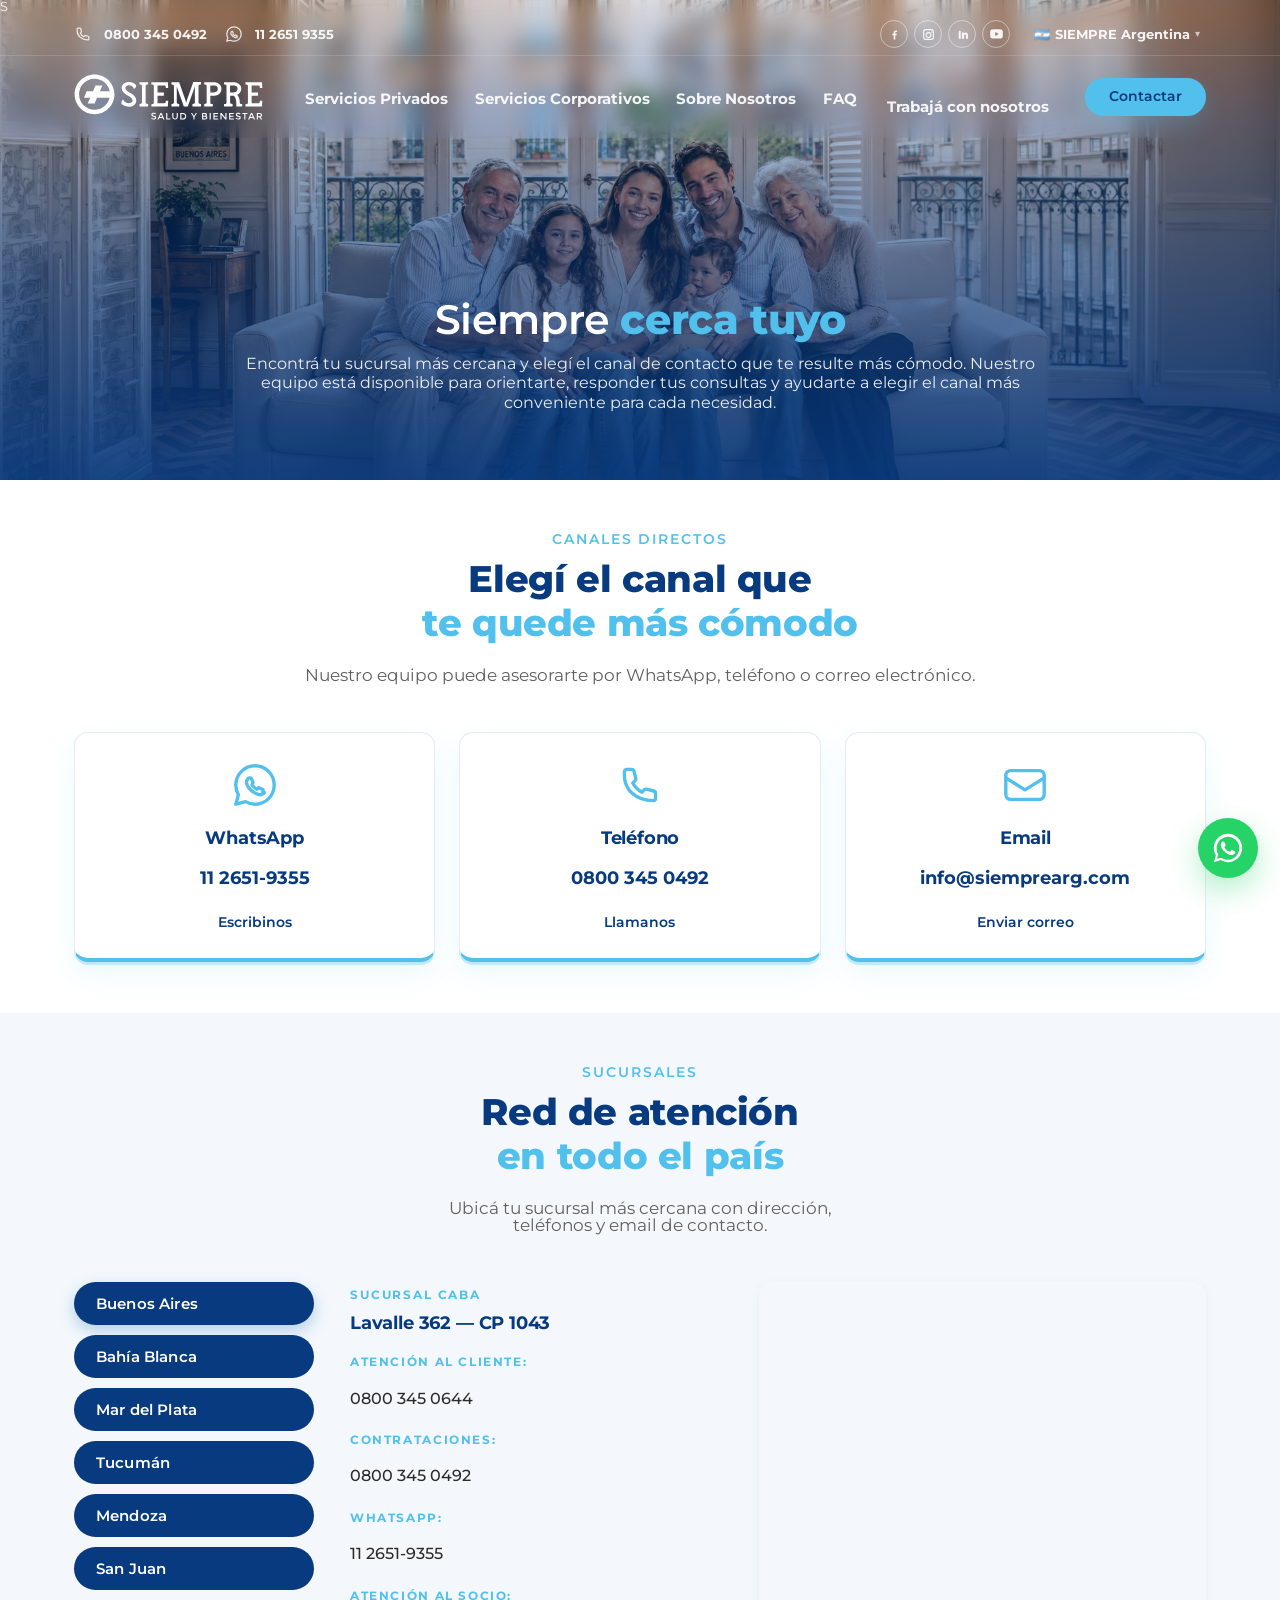
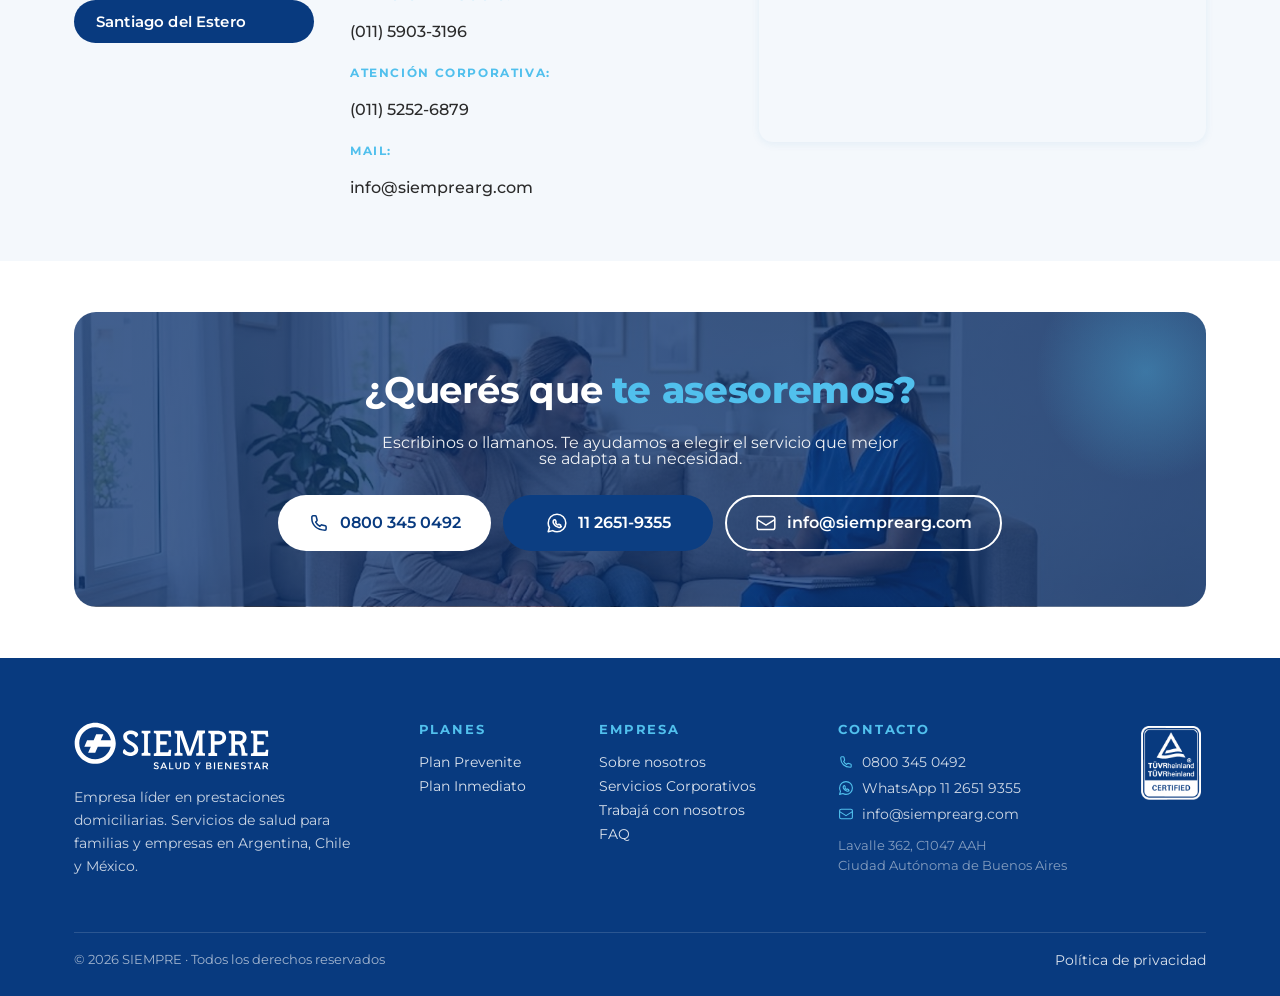
==== commit fe01ae97: "correcciones minimas en el menu para que se vea mas prolijo" ====
--- a/contacto.html
+++ b/contacto.html
@@ -1,27 +1,28 @@
 <!DOCTYPE html>
+
 <html lang="es">
 <head>
-<meta charset="UTF-8">
-<meta name="viewport" content="width=device-width, initial-scale=1">
-<title>Contacto · SIEMPRE</title>
-<meta name="description" content="Encontrá tu sucursal más cercana. SIEMPRE en CABA, Bahía Blanca, Mar del Plata, Rosario, Paraná, Córdoba, Salta, Tucumán, Mendoza, San Juan y Santiago del Estero.">
-<meta property="og:title" content="Siempre cerca tuyo · Contacto SIEMPRE">
-<meta property="og:description" content="WhatsApp, teléfono o email. Atención en todo el país.">
-<meta property="og:type" content="website">
-<meta property="og:locale" content="es_AR">
-<link rel="preconnect" href="https://fonts.googleapis.com">
-<link rel="preconnect" href="https://fonts.gstatic.com" crossorigin>
-<link href="https://fonts.googleapis.com/css2?family=Montserrat:wght@400;500;600;700;800&display=swap" rel="stylesheet">
-<link rel="icon" type="image/svg+xml" href="assets/img/iso-siempre.svg">
-<link rel="stylesheet" href="assets/css/styles.css">
+<meta charset="utf-8"/>
+<meta content="width=device-width, initial-scale=1" name="viewport"/>
+<title>SIEMPRE · Cuidamos lo que más importa</title>
+<meta content="Empresa líder en prestaciones domiciliarias. Acompañantes de salud, enfermería, kinesiología e hospitalización domiciliaria para familias y empresas. 0800 345 0492." name="description"/>
+<meta content="SIEMPRE · Cuidamos lo que más importa" property="og:title"/>
+<meta content="Servicios de salud y acompañamiento profesional en domicilio. Planes Inmediato y Prevenite." property="og:description"/>
+<meta content="website" property="og:type"/>
+<meta content="es_AR" property="og:locale"/>
+<link href="https://fonts.googleapis.com" rel="preconnect"/>
+<link crossorigin="" href="https://fonts.gstatic.com" rel="preconnect"/>
+<link href="https://fonts.googleapis.com/css2?family=Montserrat:wght@300;400;500;600;700;800&amp;display=swap" rel="stylesheet"/>
+<link href="assets/img/iso-siempre.svg" rel="icon" type="image/svg+xml"/>
+<link href="assets/css/styles.css" rel="stylesheet"/>
 </head>
-<body>
-
+<body class="home-page">
+  
 <!-- ============ HEADER ============ -->
 <header class="site-header" id="siteHeader">
 
   <!-- TOPBAR -->
-  <div class="topbar">
+  <div class="topbar"> S
 
     <div class="container">
 
@@ -145,36 +146,76 @@
 
   <!-- NAV -->
   <div class="container">
+
     <nav class="nav" id="mainNav">
-      <a href="index.html" class="nav-logo" aria-label="Inicio Siempre Argentina">
-        <img src="assets/img/logo-siempre-blanco.svg" alt="SIEMPRE" class="logo-white">
-        <img src="assets/img/logo-siempre-azul.svg" alt="SIEMPRE" class="logo-blue">
+
+      <a 
+        aria-label="Inicio Siempre Argentina" 
+        class="nav-logo" 
+        href="index.html"
+      >
+        <img 
+          alt="SIEMPRE" 
+          class="logo-white" 
+          src="assets/img/logo-siempre-blanco.svg"
+        >
+
+        <img 
+          alt="SIEMPRE" 
+          class="logo-blue" 
+          src="assets/img/logo-siempre-azul.svg"
+        >
       </a>
-      <button class="nav-toggle" aria-label="Abrir menú" onclick="document.getElementById('mainNav').classList.toggle('open')">
-        <span></span><span></span><span></span>
+
+      <button 
+        aria-label="Abrir menú" 
+        class="nav-toggle" 
+        onclick="document.getElementById('mainNav').classList.toggle('open')"
+      >
+        <span></span>
+        <span></span>
+        <span></span>
       </button>
+
       <ul class="nav-links">
+
         <li class="nav-dropdown">
-          <a href="#" aria-haspopup="true"><strong>Servicios Privados</strong></a>
+          <a aria-haspopup="true" href="#">
+            <strong>Servicios Privados</strong>
+          </a>
+
           <ul class="nav-dropdown-menu">
             <li><a href="plan-prevenite.html">Plan Prevenite</a></li>
             <li><a href="plan-inmediato.html">Plan Inmediato</a></li>
           </ul>
         </li>
-        <li>
-          <a href="empresas.html" aria-haspopup="true"><strong>Servicios Corporativos</strong></a>
+
+       <li>
+         <a aria-haspopup="true" href="empresas.html" class="nav-active">
+            <strong>Servicios Corporativos</strong>
+             </a>
         </li>
+
         <li><a href="sobre-nosotros.html"><strong>Sobre Nosotros</strong></a></li>
+
         
-        <li><a href="faq.html">FAQ</a></li>
+
+        <li><a href="faq.html"><strong>FAQ</strong></a></li>
+
         <li><a href="trabaja-con-nosotros.html"><strong>Trabajá con nosotros</strong></a></li>
+
       </ul>
 
-          <div class="nav-cta">
-        <a href="contacto.html" class="btn btn-secondary">Contactar</a>
+      <div class="nav-cta">
+        <a class="btn btn-secondary" href="contacto.html">
+          Contactar
+        </a>
       </div>
+
     </nav>
+
   </div>
+
 </header>
 
 <!-- ============ PAGE HERO ============ -->
--- a/assets/css/styles.css
+++ b/assets/css/styles.css
@@ -105,7 +105,7 @@
     linear-gradient(
       135deg,
       #2674BE 0%,
-      #0E4B97 100%
+      #083A7F 100%
     );
 
   border-radius: 34px;
@@ -7266,4 +7266,78 @@
     top:90px;
   }
 
+}
+
+@media (max-width:768px){
+
+  .hero-contacto{
+    background-image:url("../img/banners/familia-mobile.png") !important;
+    background-size:cover !important;
+    background-position:center center !important;
+    background-repeat:no-repeat !important;
+  }
+
+}
+
+
+.site-header a,
+.site-header button{
+  -webkit-tap-highlight-color: transparent;
+}
+
+.site-header a:active,
+.site-header a:focus,
+.site-header a:focus-visible,
+.site-header button:active,
+.site-header button:focus,
+.site-header button:focus-visible{
+  color: inherit !important;
+  outline: none !important;
+  box-shadow: none !important;
+}
+
+.site-header a,
+.site-header button{
+  -webkit-user-select:none;
+  user-select:none;
+}
+
+.site-header .btn-secondary,
+.site-header .nav-links a{
+  -webkit-user-select:none !important;
+  user-select:none !important;
+  -webkit-tap-highlight-color:transparent !important;
+}
+
+@media (min-width:769px) and (max-width:1150px){
+
+  .site-header .container{
+    padding-left:18px !important;
+    padding-right:18px !important;
+  }
+
+  .main-nav{
+    gap:16px !important;
+  }
+
+  .nav-logo img{
+    width:155px !important;
+  }
+
+  .nav-links{
+    gap:18px !important;
+  }
+
+  .nav-links a{
+    font-size:.78rem !important;
+    line-height:1.15 !important;
+    white-space:nowrap !important;
+  }
+
+  .nav-cta .btn{
+    padding:10px 18px !important;
+    font-size:.82rem !important;
+    min-width:auto !important;
+  }
+
 }
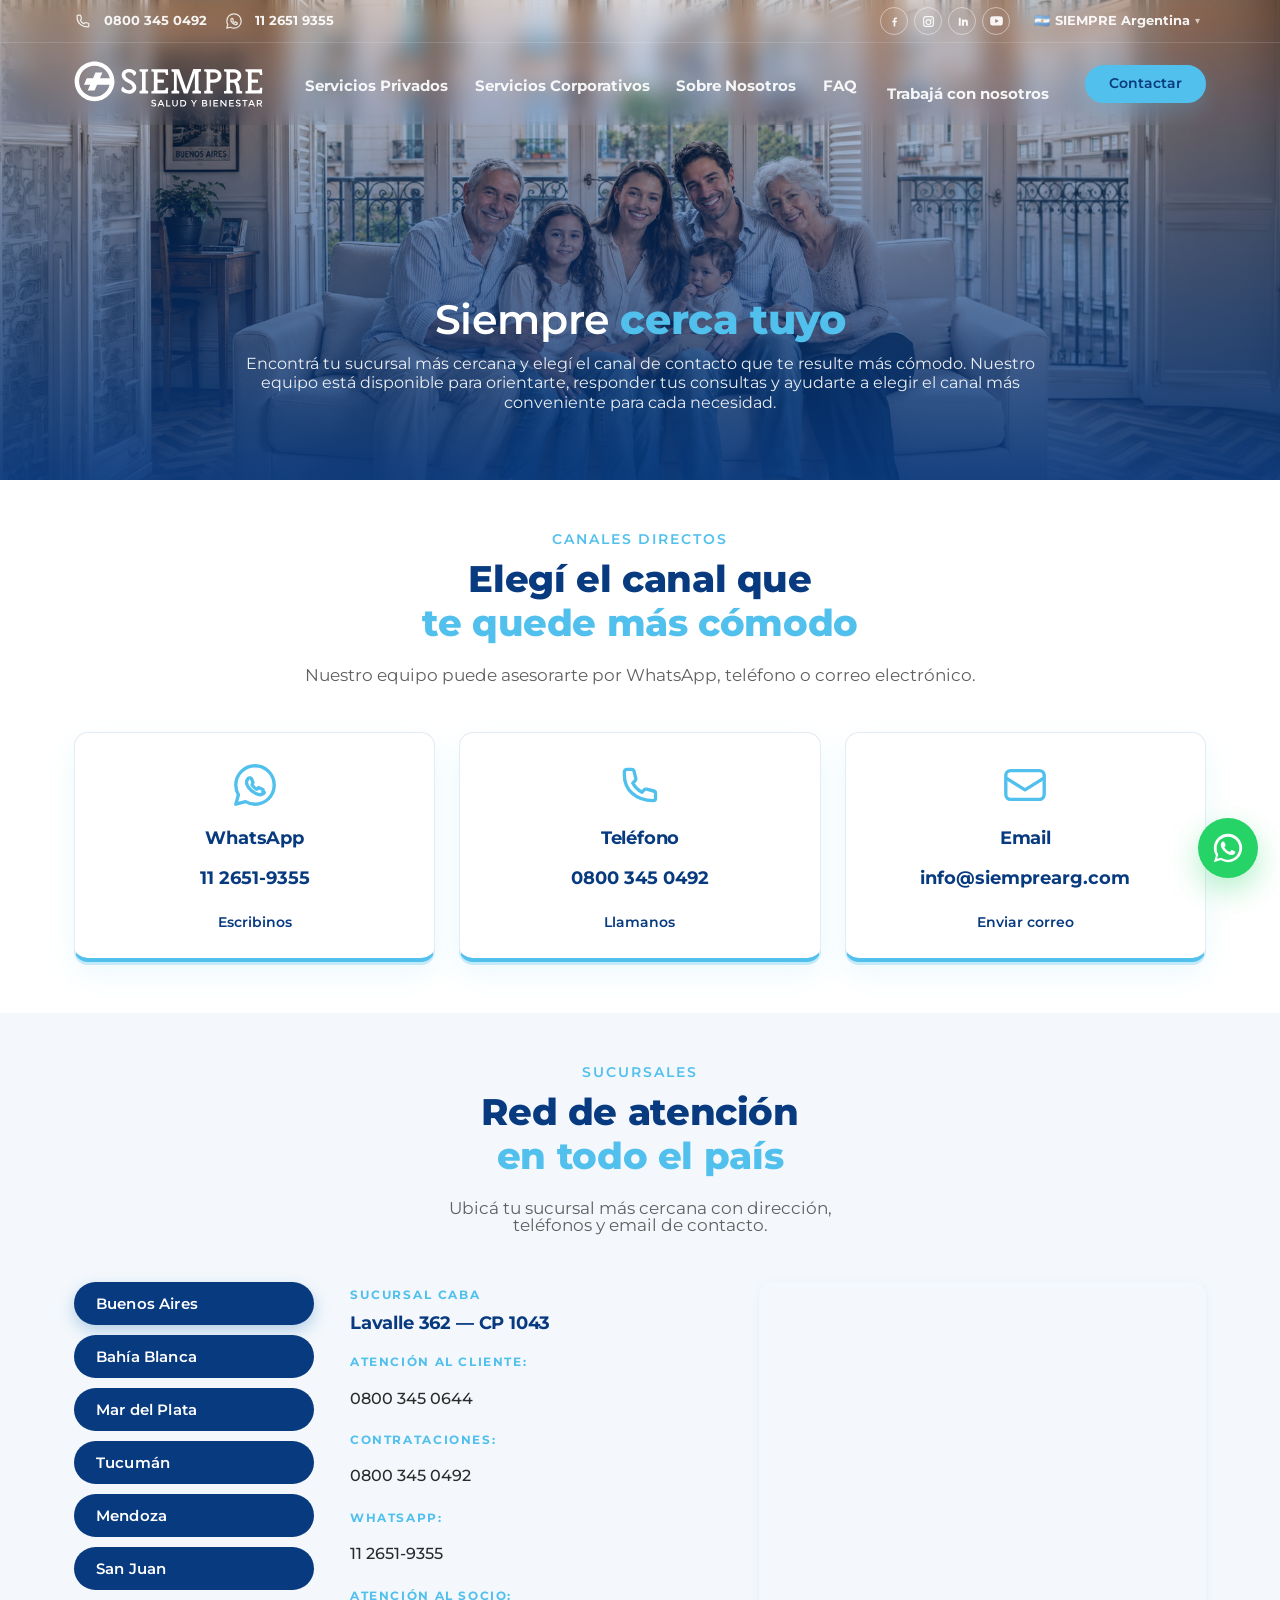
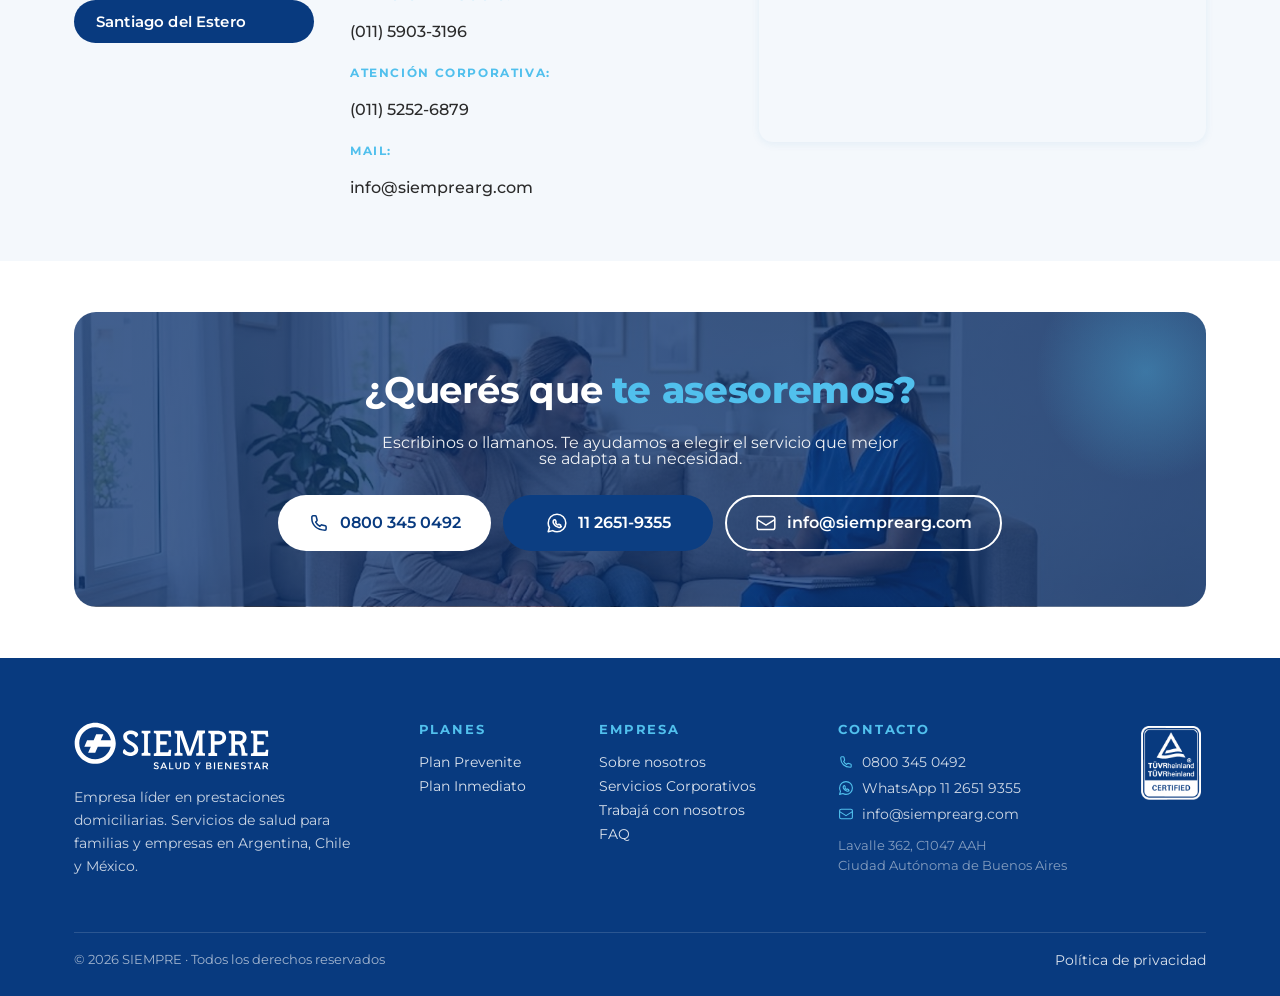
==== commit b6408353: "eliminacion de un item de mas" ====
--- a/contacto.html
+++ b/contacto.html
@@ -22,7 +22,7 @@
 <header class="site-header" id="siteHeader">
 
   <!-- TOPBAR -->
-  <div class="topbar"> S
+  <div class="topbar"> 
 
     <div class="container">
 
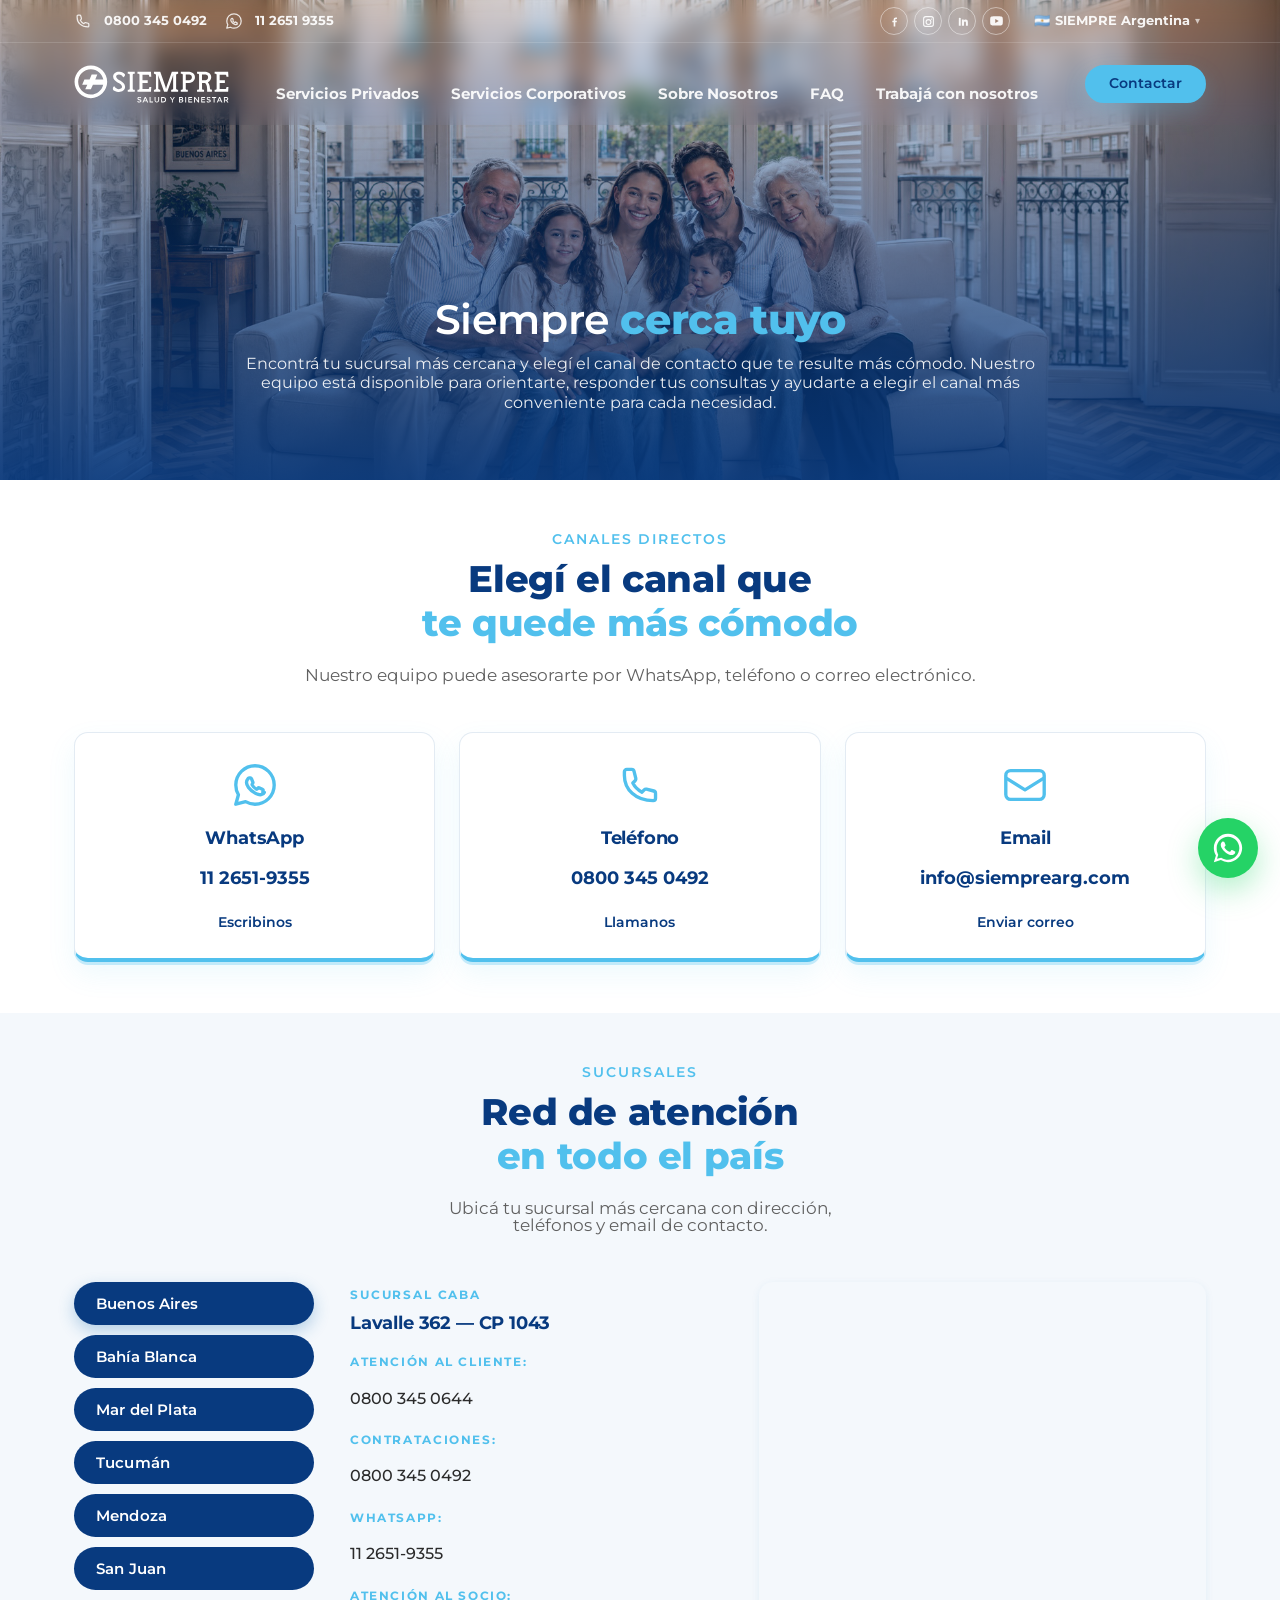
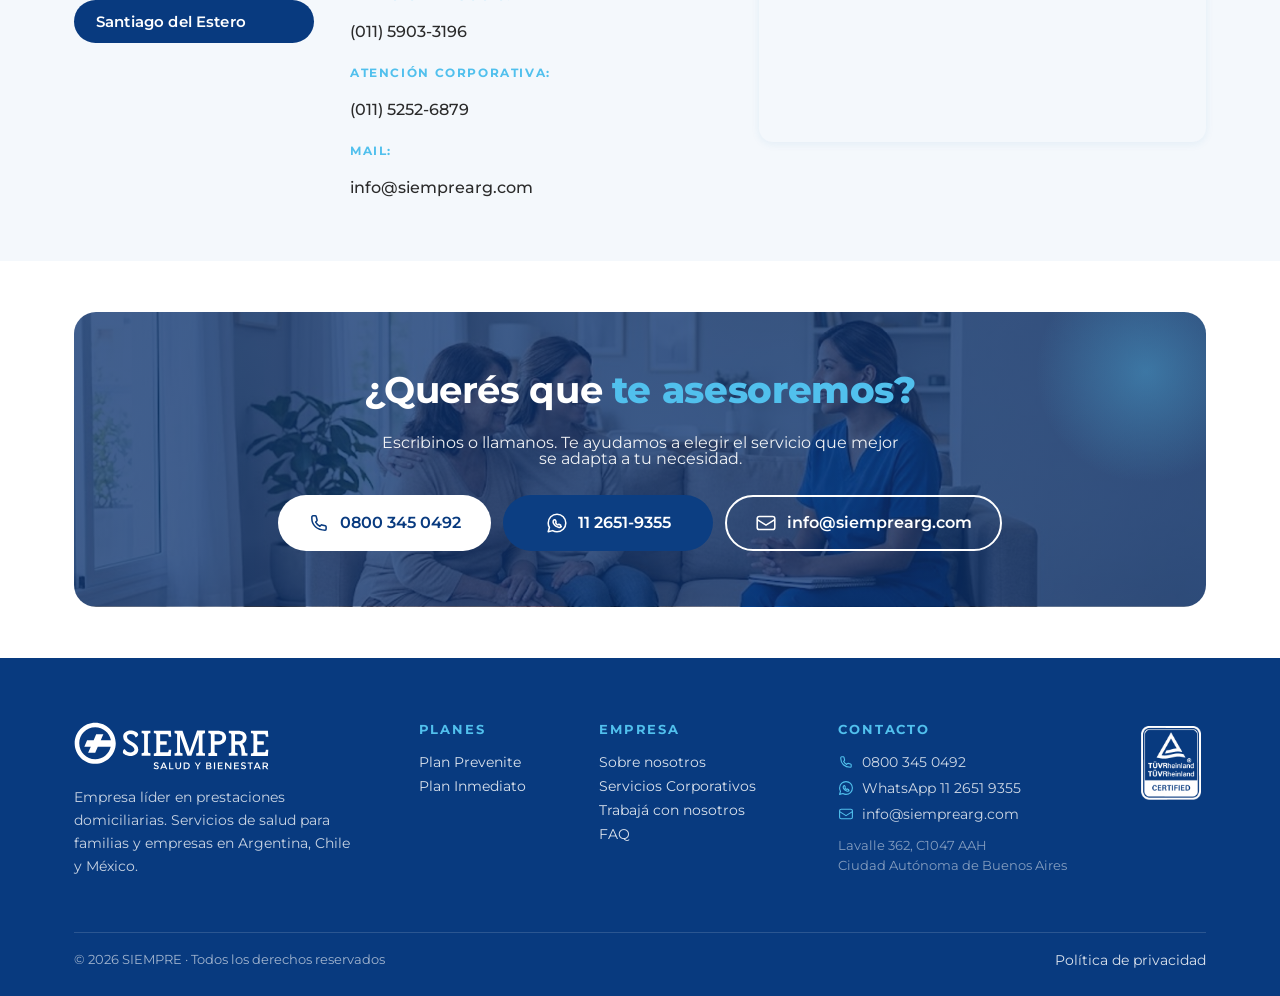
==== commit e01c6ff7: "Mejora del SEO" ====
--- a/contacto.html
+++ b/contacto.html
@@ -4,7 +4,11 @@
 <head>
 <meta charset="utf-8"/>
 <meta content="width=device-width, initial-scale=1" name="viewport"/>
-<title>SIEMPRE · Cuidamos lo que más importa</title>
+<title>Contacto | SIEMPRE Argentina</title>
+
+<meta name="description"
+content="Comunicate con SIEMPRE Argentina para recibir asesoramiento sobre nuestros planes y servicios de atención domiciliaria.">
+
 <meta content="Empresa líder en prestaciones domiciliarias. Acompañantes de salud, enfermería, kinesiología e hospitalización domiciliaria para familias y empresas. 0800 345 0492." name="description"/>
 <meta content="SIEMPRE · Cuidamos lo que más importa" property="og:title"/>
 <meta content="Servicios de salud y acompañamiento profesional en domicilio. Planes Inmediato y Prevenite." property="og:description"/>
--- a/assets/css/styles.css
+++ b/assets/css/styles.css
@@ -7320,9 +7320,10 @@
     gap:16px !important;
   }
 
-  .nav-logo img{
-    width:155px !important;
-  }
+ .nav-logo .logo-white,
+.nav-logo .logo-blue{
+  width:155px !important;
+}
 
   .nav-links{
     gap:18px !important;
@@ -7340,4 +7341,46 @@
     min-width:auto !important;
   }
 
+}
+
+/* El isotipo permanece oculto normalmente */
+.nav-logo .logo-isotipo{
+  display:none !important;
+}
+
+/* Solamente en el tramo intermedio */
+@media (min-width:981px) and (max-width:1150px){
+
+  .nav-logo .logo-white,
+  .nav-logo .logo-blue{
+    display:none !important;
+  }
+
+  .nav-logo .logo-isotipo{
+    display:block !important;
+    width:40px;
+    height:auto;
+  }
+
+}
+
+/* Cuando aparece la hamburguesa */
+@media (max-width:980px){
+
+  .nav-logo .logo-isotipo{
+    display:none !important;
+  }
+
+}
+
+.nav-logo{
+    display:inline-flex;
+    align-items:center;
+    width:155px;
+}
+
+.site-header .nav-links a::selection,
+.site-header .nav-links a strong::selection{
+  background: transparent;
+  color: inherit;
 }
